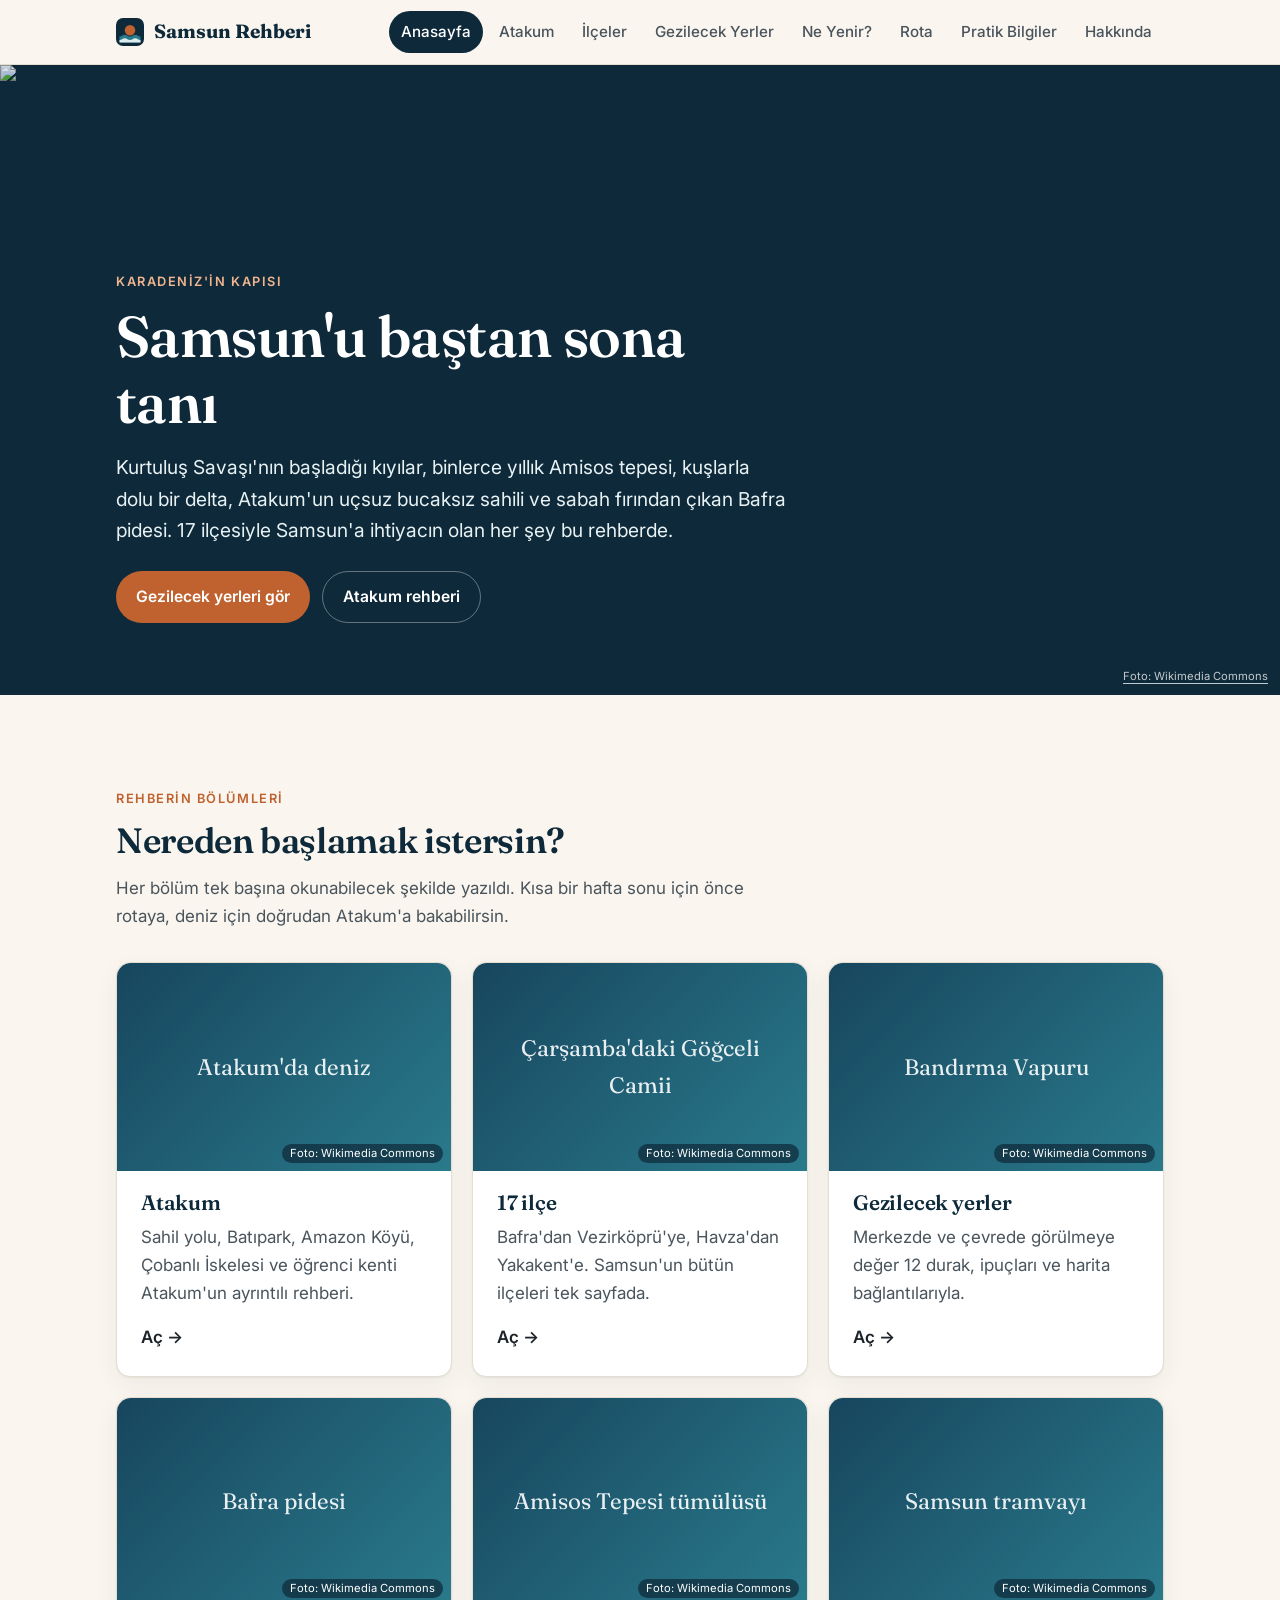
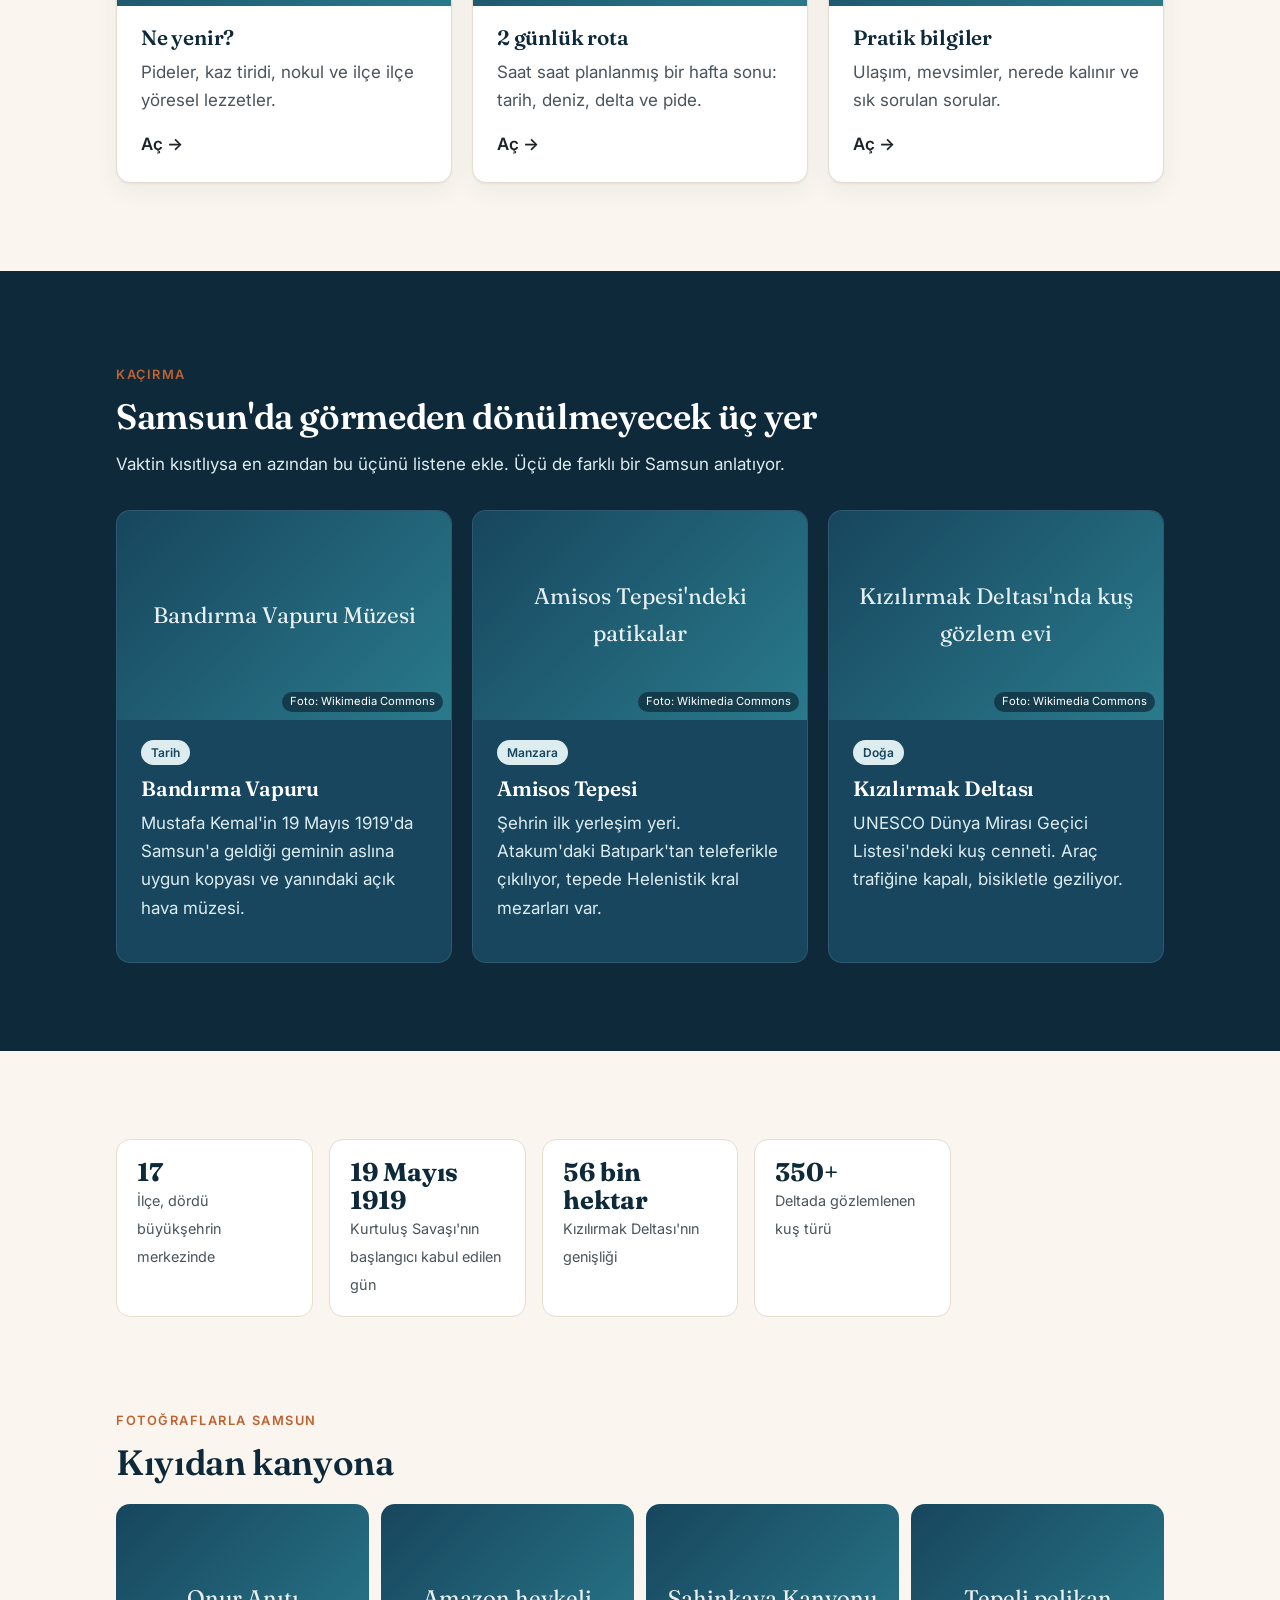
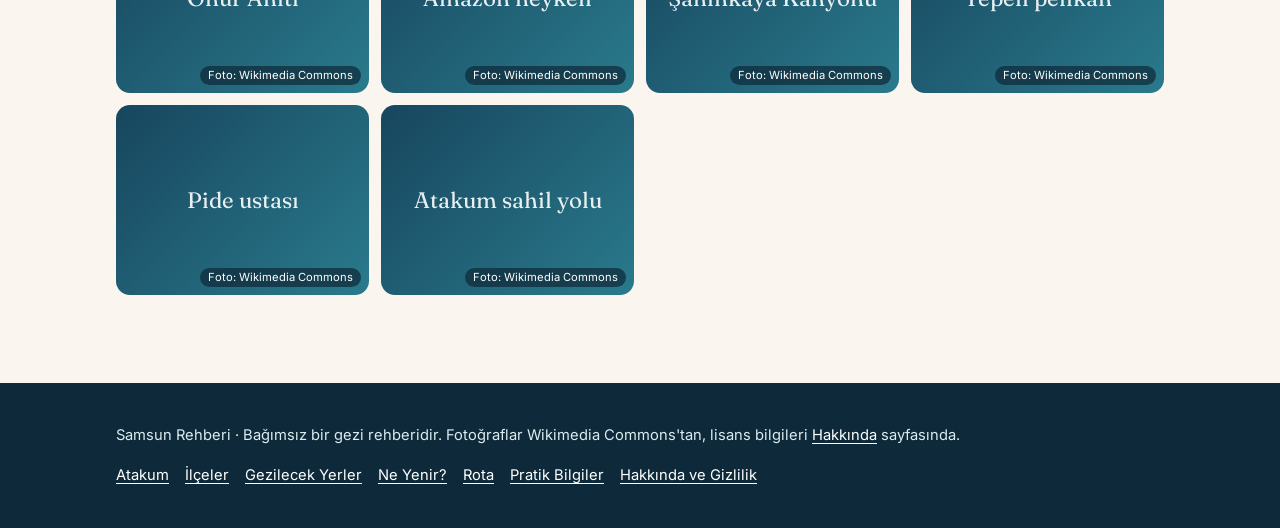
==== index.html @ 8a6e31ba "feat: add Samsun city guide with GA4 tracking Static multi-page guide (home, Atakum, 17 districts, p" ====
<!doctype html>
<html lang="tr">
<head>
  <meta charset="utf-8">
  <meta name="viewport" content="width=device-width, initial-scale=1">
  <title>Samsun Rehberi | Gezilecek Yerler, İlçeler, Atakum ve Yöresel Lezzetler</title>
  <meta name="description" content="Samsun'da gezilecek yerler, 17 ilçenin tanıtımı, Atakum rehberi, yöresel yemekler, iki günlük gezi rotası ve ulaşım bilgileri.">
  <meta property="og:title" content="Samsun Rehberi | Gezilecek Yerler, İlçeler, Atakum ve Yöresel Lezzetler">
  <meta property="og:description" content="Samsun'da gezilecek yerler, 17 ilçenin tanıtımı, Atakum rehberi, yöresel yemekler, iki günlük gezi rotası ve ulaşım bilgileri.">
  <meta property="og:type" content="website">
  <meta property="og:locale" content="tr_TR">

  <!-- Google tag (gtag.js) -->
  <script async src="https://www.googletagmanager.com/gtag/js?id=G-HYFFZ7NZW5"></script>
  <script>
    window.dataLayer = window.dataLayer || [];
    function gtag(){dataLayer.push(arguments);}
    gtag('js', new Date());
    gtag('config', 'G-HYFFZ7NZW5', { content_group: 'home' });
  </script>

  <link rel="icon" href="favicon.svg" type="image/svg+xml">
  <link rel="preconnect" href="https://fonts.googleapis.com">
  <link rel="preconnect" href="https://fonts.gstatic.com" crossorigin>
  <link href="https://fonts.googleapis.com/css2?family=Fraunces:opsz,wght@9..144,600;9..144,700&family=Inter:wght@400;500;600;700&display=swap" rel="stylesheet">
  <link rel="stylesheet" href="css/style.css">
</head>
<body data-content-group="home">
  <a class="skip-link" href="#main">İçeriğe geç</a>

  <header class="site-header">
    <div class="container">
      <a class="brand" href="index.html"><svg viewBox="0 0 32 32" aria-hidden="true"><rect width="32" height="32" rx="8" fill="#0e2a3a"/><circle cx="16" cy="14" r="6" fill="#c0622f"/><path d="M4 21c3 0 3-2 6-2s3 2 6 2 3-2 6-2 3 2 6 2v7H4z" fill="#2a7a8c"/><path d="M4 25c3 0 3-2 6-2s3 2 6 2 3-2 6-2 3 2 6 2v3H4z" fill="#dcecef"/></svg>Samsun Rehberi</a>
      <nav class="site-nav" aria-label="Ana menü">
        <a href="index.html" aria-current="page">Anasayfa</a><a href="atakum.html">Atakum</a><a href="districts.html">İlçeler</a><a href="places.html">Gezilecek Yerler</a><a href="food.html">Ne Yenir?</a><a href="itinerary.html">Rota</a><a href="practical.html">Pratik Bilgiler</a><a href="about.html">Hakkında</a>
      </nav>
    </div>
  </header>

  <main id="main">

    <section class="hero-photo" style="padding:0">
      <img src="https://commons.wikimedia.org/wiki/Special:FilePath/Samsun_Sahil_Yolu_g%C3%B6r%C3%BCn%C3%BCm%C3%BC.JPG?width=1920" alt="Samsun sahil yolu" decoding="async" fetchpriority="high">
      <div class="container">
        <span class="eyebrow">Karadeniz'in kapısı</span>
        <h1>Samsun'u baştan sona tanı</h1>
        <p class="lead">Kurtuluş Savaşı'nın başladığı kıyılar, binlerce yıllık Amisos tepesi, kuşlarla dolu bir delta, Atakum'un uçsuz bucaksız sahili ve sabah fırından çıkan Bafra pidesi. 17 ilçesiyle Samsun'a ihtiyacın olan her şey bu rehberde.</p>
        <div class="btn-row"><a class="btn btn-primary" href="places.html" data-track="cta_click" data-label="hero_places">Gezilecek yerleri gör</a><a class="btn btn-ghost" href="atakum.html" data-track="cta_click" data-label="hero_atakum">Atakum rehberi</a></div>
      </div>
      <span class="hero-credit"><a href="https://commons.wikimedia.org/wiki/File:Samsun_Sahil_Yolu_g%C3%B6r%C3%BCn%C3%BCm%C3%BC.JPG" target="_blank" rel="noopener">Foto: Wikimedia Commons</a></span>
    </section>
    <section>
      <div class="container">
        <span class="eyebrow">Rehberin bölümleri</span>
        <h2>Nereden başlamak istersin?</h2>
        <p class="section-intro">Her bölüm tek başına okunabilecek şekilde yazıldı. Kısa bir hafta sonu için önce rotaya, deniz için doğrudan Atakum'a bakabilirsin.</p>
        <div class="grid grid-3">
          <div class="card feature-card">
            <figure class="photo " data-label="Atakum'da deniz"><img src="https://commons.wikimedia.org/wiki/Special:FilePath/Samsun_Atakum_Deniz.jpg?width=800" alt="Atakum'da deniz" loading="lazy" decoding="async"><figcaption><a href="https://commons.wikimedia.org/wiki/File:Samsun_Atakum_Deniz.jpg" target="_blank" rel="noopener">Foto: Wikimedia Commons</a></figcaption></figure>
            <h3><a class="stretched-link" href="atakum.html" data-track="cta_click" data-label="card_atakum">Atakum</a></h3>
            <p>Sahil yolu, Batıpark, Amazon Köyü, Çobanlı İskelesi ve öğrenci kenti Atakum'un ayrıntılı rehberi.</p>
            <span class="card-link">Aç</span>
          </div>
          <div class="card feature-card">
            <figure class="photo " data-label="Çarşamba'daki Göğceli Camii"><img src="https://commons.wikimedia.org/wiki/Special:FilePath/G%C3%B6%C4%9Fceli_Camii.JPG?width=800" alt="Çarşamba'daki Göğceli Camii" loading="lazy" decoding="async"><figcaption><a href="https://commons.wikimedia.org/wiki/File:G%C3%B6%C4%9Fceli_Camii.JPG" target="_blank" rel="noopener">Foto: Wikimedia Commons</a></figcaption></figure>
            <h3><a class="stretched-link" href="districts.html" data-track="cta_click" data-label="card_districts">17 ilçe</a></h3>
            <p>Bafra'dan Vezirköprü'ye, Havza'dan Yakakent'e. Samsun'un bütün ilçeleri tek sayfada.</p>
            <span class="card-link">Aç</span>
          </div>
          <div class="card feature-card">
            <figure class="photo " data-label="Bandırma Vapuru"><img src="https://commons.wikimedia.org/wiki/Special:FilePath/Band%C4%B1rma_Vapuru_Samsun.jpg?width=800" alt="Bandırma Vapuru" loading="lazy" decoding="async"><figcaption><a href="https://commons.wikimedia.org/wiki/File:Band%C4%B1rma_Vapuru_Samsun.jpg" target="_blank" rel="noopener">Foto: Wikimedia Commons</a></figcaption></figure>
            <h3><a class="stretched-link" href="places.html" data-track="cta_click" data-label="card_places">Gezilecek yerler</a></h3>
            <p>Merkezde ve çevrede görülmeye değer 12 durak, ipuçları ve harita bağlantılarıyla.</p>
            <span class="card-link">Aç</span>
          </div>
          <div class="card feature-card">
            <figure class="photo " data-label="Bafra pidesi"><img src="https://commons.wikimedia.org/wiki/Special:FilePath/Bafra_pidesi.jpg?width=800" alt="Bafra pidesi" loading="lazy" decoding="async"><figcaption><a href="https://commons.wikimedia.org/wiki/File:Bafra_pidesi.jpg" target="_blank" rel="noopener">Foto: Wikimedia Commons</a></figcaption></figure>
            <h3><a class="stretched-link" href="food.html" data-track="cta_click" data-label="card_food">Ne yenir?</a></h3>
            <p>Pideler, kaz tiridi, nokul ve ilçe ilçe yöresel lezzetler.</p>
            <span class="card-link">Aç</span>
          </div>
          <div class="card feature-card">
            <figure class="photo " data-label="Amisos Tepesi tümülüsü"><img src="https://commons.wikimedia.org/wiki/Special:FilePath/Amisos_Tepesi_g%C3%BCney_t%C3%BCm%C3%BCl%C3%BCs%C3%BC_giri%C5%9Fi.JPG?width=800" alt="Amisos Tepesi tümülüsü" loading="lazy" decoding="async"><figcaption><a href="https://commons.wikimedia.org/wiki/File:Amisos_Tepesi_g%C3%BCney_t%C3%BCm%C3%BCl%C3%BCs%C3%BC_giri%C5%9Fi.JPG" target="_blank" rel="noopener">Foto: Wikimedia Commons</a></figcaption></figure>
            <h3><a class="stretched-link" href="itinerary.html" data-track="cta_click" data-label="card_itinerary">2 günlük rota</a></h3>
            <p>Saat saat planlanmış bir hafta sonu: tarih, deniz, delta ve pide.</p>
            <span class="card-link">Aç</span>
          </div>
          <div class="card feature-card">
            <figure class="photo " data-label="Samsun tramvayı"><img src="https://commons.wikimedia.org/wiki/Special:FilePath/T1_Tramvay_Hatt%C4%B1_2025.jpg?width=800" alt="Samsun tramvayı" loading="lazy" decoding="async"><figcaption><a href="https://commons.wikimedia.org/wiki/File:T1_Tramvay_Hatt%C4%B1_2025.jpg" target="_blank" rel="noopener">Foto: Wikimedia Commons</a></figcaption></figure>
            <h3><a class="stretched-link" href="practical.html" data-track="cta_click" data-label="card_practical">Pratik bilgiler</a></h3>
            <p>Ulaşım, mevsimler, nerede kalınır ve sık sorulan sorular.</p>
            <span class="card-link">Aç</span>
          </div>
        </div>
      </div>
    </section>

    <section class="band">
      <div class="container">
        <span class="eyebrow">Kaçırma</span>
        <h2>Samsun'da görmeden dönülmeyecek üç yer</h2>
        <p class="section-intro">Vaktin kısıtlıysa en azından bu üçünü listene ekle. Üçü de farklı bir Samsun anlatıyor.</p>
        <div class="grid grid-3">
          <div class="card">
            <figure class="photo " data-label="Bandırma Vapuru Müzesi"><img src="https://commons.wikimedia.org/wiki/Special:FilePath/Band%C4%B1rma_Vapuru_M%C3%BCzesi.JPG?width=800" alt="Bandırma Vapuru Müzesi" loading="lazy" decoding="async"><figcaption><a href="https://commons.wikimedia.org/wiki/File:Band%C4%B1rma_Vapuru_M%C3%BCzesi.JPG" target="_blank" rel="noopener">Foto: Wikimedia Commons</a></figcaption></figure>
            <div class="meta"><span class="tag">Tarih</span></div>
            <h3>Bandırma Vapuru</h3>
            <p>Mustafa Kemal'in 19 Mayıs 1919'da Samsun'a geldiği geminin aslına uygun kopyası ve yanındaki açık hava müzesi.</p>
          </div>
          <div class="card">
            <figure class="photo " data-label="Amisos Tepesi'ndeki patikalar"><img src="https://commons.wikimedia.org/wiki/Special:FilePath/Amisos_Tepesi'ndeki_patikalar.JPG?width=800" alt="Amisos Tepesi'ndeki patikalar" loading="lazy" decoding="async"><figcaption><a href="https://commons.wikimedia.org/wiki/File:Amisos_Tepesi'ndeki_patikalar.JPG" target="_blank" rel="noopener">Foto: Wikimedia Commons</a></figcaption></figure>
            <div class="meta"><span class="tag">Manzara</span></div>
            <h3>Amisos Tepesi</h3>
            <p>Şehrin ilk yerleşim yeri. Atakum'daki Batıpark'tan teleferikle çıkılıyor, tepede Helenistik kral mezarları var.</p>
          </div>
          <div class="card">
            <figure class="photo " data-label="Kızılırmak Deltası'nda kuş gözlem evi"><img src="https://commons.wikimedia.org/wiki/Special:FilePath/Kus_gozlem_evi.jpg?width=800" alt="Kızılırmak Deltası'nda kuş gözlem evi" loading="lazy" decoding="async"><figcaption><a href="https://commons.wikimedia.org/wiki/File:Kus_gozlem_evi.jpg" target="_blank" rel="noopener">Foto: Wikimedia Commons</a></figcaption></figure>
            <div class="meta"><span class="tag">Doğa</span></div>
            <h3>Kızılırmak Deltası</h3>
            <p>UNESCO Dünya Mirası Geçici Listesi'ndeki kuş cenneti. Araç trafiğine kapalı, bisikletle geziliyor.</p>
          </div>
        </div>
      </div>
    </section>

    <section>
      <div class="container">
        <div class="facts">
          <div class="fact"><strong>17</strong><span>İlçe, dördü büyükşehrin merkezinde</span></div>
          <div class="fact"><strong>19 Mayıs 1919</strong><span>Kurtuluş Savaşı'nın başlangıcı kabul edilen gün</span></div>
          <div class="fact"><strong>56 bin hektar</strong><span>Kızılırmak Deltası'nın genişliği</span></div>
          <div class="fact"><strong>350+</strong><span>Deltada gözlemlenen kuş türü</span></div>
        </div>
      </div>
    </section>

    <section style="padding-top:0">
      <div class="container">
        <span class="eyebrow">Fotoğraflarla Samsun</span>
        <h2>Kıyıdan kanyona</h2>
        <div class="gallery" style="margin-top:20px">
          <figure class="photo " data-label="Onur Anıtı"><img src="https://commons.wikimedia.org/wiki/Special:FilePath/Onur_An%C4%B1t%C4%B1.JPG?width=700" alt="Onur Anıtı" loading="lazy" decoding="async"><figcaption><a href="https://commons.wikimedia.org/wiki/File:Onur_An%C4%B1t%C4%B1.JPG" target="_blank" rel="noopener">Foto: Wikimedia Commons</a></figcaption></figure>
          <figure class="photo " data-label="Amazon heykeli"><img src="https://commons.wikimedia.org/wiki/Special:FilePath/Amazon_Heykeli_ve_aslanlar_(2).JPG?width=700" alt="Amazon heykeli" loading="lazy" decoding="async"><figcaption><a href="https://commons.wikimedia.org/wiki/File:Amazon_Heykeli_ve_aslanlar_(2).JPG" target="_blank" rel="noopener">Foto: Wikimedia Commons</a></figcaption></figure>
          <figure class="photo " data-label="Şahinkaya Kanyonu"><img src="https://commons.wikimedia.org/wiki/Special:FilePath/%C5%9Eahinkaya_Kanyonu.jpg?width=700" alt="Şahinkaya Kanyonu" loading="lazy" decoding="async"><figcaption><a href="https://commons.wikimedia.org/wiki/File:%C5%9Eahinkaya_Kanyonu.jpg" target="_blank" rel="noopener">Foto: Wikimedia Commons</a></figcaption></figure>
          <figure class="photo " data-label="Tepeli pelikan"><img src="https://commons.wikimedia.org/wiki/Special:FilePath/Tepeli_pelikan.jpg?width=700" alt="Tepeli pelikan" loading="lazy" decoding="async"><figcaption><a href="https://commons.wikimedia.org/wiki/File:Tepeli_pelikan.jpg" target="_blank" rel="noopener">Foto: Wikimedia Commons</a></figcaption></figure>
          <figure class="photo " data-label="Pide ustası"><img src="https://commons.wikimedia.org/wiki/Special:FilePath/Samsun_pidesi_yapan_pide_ustas%C4%B1.JPG?width=700" alt="Pide ustası" loading="lazy" decoding="async"><figcaption><a href="https://commons.wikimedia.org/wiki/File:Samsun_pidesi_yapan_pide_ustas%C4%B1.JPG" target="_blank" rel="noopener">Foto: Wikimedia Commons</a></figcaption></figure>
          <figure class="photo " data-label="Atakum sahil yolu"><img src="https://commons.wikimedia.org/wiki/Special:FilePath/Atakum_sahil_yolu.jpg?width=700" alt="Atakum sahil yolu" loading="lazy" decoding="async"><figcaption><a href="https://commons.wikimedia.org/wiki/File:Atakum_sahil_yolu.jpg" target="_blank" rel="noopener">Foto: Wikimedia Commons</a></figcaption></figure>
        </div>
        <div data-read-end></div>
      </div>
    </section>

  </main>

  <footer class="site-footer">
    <div class="container">
      <p>Samsun Rehberi &middot; Bağımsız bir gezi rehberidir. Fotoğraflar Wikimedia Commons'tan, lisans bilgileri <a href="about.html#gorseller">Hakkında</a> sayfasında.</p>
      <nav aria-label="Alt menü">
        <a href="atakum.html">Atakum</a>
        <a href="districts.html">İlçeler</a>
        <a href="places.html">Gezilecek Yerler</a>
        <a href="food.html">Ne Yenir?</a>
        <a href="itinerary.html">Rota</a>
        <a href="practical.html">Pratik Bilgiler</a>
        <a href="about.html">Hakkında ve Gizlilik</a>
      </nav>
    </div>
  </footer>

  <script src="js/main.js"></script>
</body>
</html>
---- css/style.css ----
/* Global design tokens */
:root {
  --sea-900: #0e2a3a;
  --sea-700: #17465e;
  --sea-500: #2a7a8c;
  --sea-100: #dcecef;
  --sand-50: #faf6ef;
  --sand-100: #f2eadc;
  --sand-300: #e2d3b8;
  --clay-500: #c0622f;
  --clay-600: #a4511f;
  --ink: #1d2328;
  --ink-soft: #4a545c;
  --line: #e4ddd0;
  --radius: 14px;
  --shadow: 0 1px 2px rgba(14, 42, 58, 0.06), 0 8px 24px rgba(14, 42, 58, 0.06);
  --font-display: "Fraunces", Georgia, "Times New Roman", serif;
  --font-body: "Inter", system-ui, -apple-system, "Segoe UI", sans-serif;
  --max: 1080px;
}

*,
*::before,
*::after {
  box-sizing: border-box;
}

html {
  scroll-behavior: smooth;
}

body {
  margin: 0;
  background: var(--sand-50);
  color: var(--ink);
  font-family: var(--font-body);
  font-size: 17px;
  line-height: 1.65;
  -webkit-font-smoothing: antialiased;
}

img,
svg {
  max-width: 100%;
  display: block;
}

a {
  color: var(--sea-700);
  text-underline-offset: 3px;
}

a:hover {
  color: var(--clay-600);
}

h1,
h2,
h3 {
  font-family: var(--font-display);
  font-weight: 600;
  line-height: 1.15;
  color: var(--sea-900);
  letter-spacing: -0.01em;
}

h1 {
  font-size: clamp(2.2rem, 6vw, 3.6rem);
  margin: 0 0 1rem;
}

h2 {
  font-size: clamp(1.6rem, 3.6vw, 2.2rem);
  margin: 0 0 0.75rem;
}

h3 {
  font-size: 1.3rem;
  margin: 0 0 0.5rem;
}

p {
  margin: 0 0 1rem;
}

.container {
  width: 100%;
  max-width: var(--max);
  margin: 0 auto;
  padding: 0 16px;
}

/* Header and navigation */
.site-header {
  position: sticky;
  top: 0;
  z-index: 10;
  background: rgba(250, 246, 239, 0.92);
  backdrop-filter: blur(8px);
  border-bottom: 1px solid var(--line);
}

.site-header .container {
  display: flex;
  align-items: center;
  justify-content: space-between;
  gap: 16px;
  min-height: 64px;
}

.brand {
  display: flex;
  align-items: center;
  gap: 10px;
  font-family: var(--font-display);
  font-weight: 700;
  font-size: 1.2rem;
  color: var(--sea-900);
  text-decoration: none;
  white-space: nowrap;
}

.brand svg {
  width: 28px;
  height: 28px;
}

.site-nav {
  display: flex;
  gap: 4px;
  overflow-x: auto;
  scrollbar-width: none;
}

.site-nav::-webkit-scrollbar {
  display: none;
}

.site-nav a {
  padding: 8px 12px;
  border-radius: 999px;
  color: var(--ink-soft);
  text-decoration: none;
  font-size: 0.95rem;
  font-weight: 500;
  white-space: nowrap;
}

.site-nav a:hover {
  background: var(--sand-100);
  color: var(--sea-900);
}

.site-nav a[aria-current="page"] {
  background: var(--sea-900);
  color: #fff;
}

@media (max-width: 760px) {
  .site-header .container {
    flex-direction: column;
    align-items: stretch;
    gap: 4px;
    padding-top: 10px;
    padding-bottom: 8px;
  }
  .site-nav {
    margin: 0 -16px;
    padding: 0 12px;
  }
}

/* Hero */
.hero {
  position: relative;
  overflow: hidden;
  background: var(--sea-900);
  color: var(--sand-50);
}

.hero .container {
  position: relative;
  z-index: 1;
  padding-top: clamp(56px, 10vw, 112px);
  padding-bottom: clamp(96px, 14vw, 160px);
}

.hero h1 {
  color: #fff;
  max-width: 14ch;
}

.hero p.lead {
  font-size: 1.2rem;
  max-width: 52ch;
  color: var(--sea-100);
}

.hero-sun {
  position: absolute;
  right: -60px;
  top: 40px;
  width: 340px;
  height: 340px;
  border-radius: 50%;
  background: radial-gradient(circle, #e9925c 0%, #c0622f 55%, rgba(192, 98, 47, 0) 72%);
  opacity: 0.55;
}

.hero-waves {
  position: absolute;
  left: 0;
  right: 0;
  bottom: -1px;
  width: 100%;
  height: auto;
}

.eyebrow {
  display: inline-block;
  font-size: 0.8rem;
  font-weight: 600;
  letter-spacing: 0.12em;
  text-transform: uppercase;
  color: var(--clay-500);
  margin-bottom: 0.75rem;
}

.hero .eyebrow {
  color: #f0b48f;
}

.page-head {
  background: var(--sand-100);
  border-bottom: 1px solid var(--line);
}

.page-head .container {
  padding-top: clamp(40px, 7vw, 72px);
  padding-bottom: clamp(32px, 5vw, 56px);
}

.page-head p.lead {
  font-size: 1.15rem;
  color: var(--ink-soft);
  max-width: 60ch;
  margin: 0;
}

/* Buttons */
.btn {
  display: inline-flex;
  align-items: center;
  gap: 8px;
  padding: 12px 20px;
  border-radius: 999px;
  font-weight: 600;
  font-size: 0.98rem;
  text-decoration: none;
  transition: transform 0.15s ease, background 0.15s ease;
}

.btn:hover {
  transform: translateY(-1px);
}

.btn-primary {
  background: var(--clay-500);
  color: #fff;
}

.btn-primary:hover {
  background: var(--clay-600);
  color: #fff;
}

.btn-ghost {
  border: 1px solid rgba(255, 255, 255, 0.35);
  color: #fff;
}

.btn-ghost:hover {
  background: rgba(255, 255, 255, 0.1);
  color: #fff;
}

.btn-row {
  display: flex;
  flex-wrap: wrap;
  gap: 12px;
  margin-top: 1.5rem;
}

/* Sections */
section {
  padding: clamp(48px, 8vw, 88px) 0;
}

.section-intro {
  max-width: 62ch;
  color: var(--ink-soft);
  margin-bottom: 2rem;
}

.grid {
  display: grid;
  gap: 20px;
}

.grid-3 {
  grid-template-columns: repeat(auto-fill, minmax(280px, 1fr));
}

.grid-2 {
  grid-template-columns: repeat(auto-fill, minmax(320px, 1fr));
}

.grid-4 {
  grid-template-columns: repeat(auto-fill, minmax(230px, 1fr));
}

@media (max-width: 400px) {
  .grid-4,
  .grid-3,
  .grid-2 {
    grid-template-columns: 1fr;
  }
}

/* Cards */
.card {
  background: #fff;
  border: 1px solid var(--line);
  border-radius: var(--radius);
  padding: 24px;
  box-shadow: var(--shadow);
  display: flex;
  flex-direction: column;
}

.card p {
  color: var(--ink-soft);
}

.card .meta {
  display: flex;
  flex-wrap: wrap;
  gap: 6px;
  margin-bottom: 12px;
}

.tag {
  font-size: 0.75rem;
  font-weight: 600;
  padding: 3px 10px;
  border-radius: 999px;
  background: var(--sea-100);
  color: var(--sea-700);
}

.tag-clay {
  background: #f6e2d6;
  color: var(--clay-600);
}

.card-link {
  margin-top: auto;
  font-weight: 600;
  text-decoration: none;
}

.card-link::after {
  content: " \2192";
}

.feature-card {
  text-decoration: none;
  color: inherit;
  transition: transform 0.15s ease, box-shadow 0.15s ease;
}

.feature-card:hover {
  transform: translateY(-3px);
  color: inherit;
  box-shadow: 0 2px 4px rgba(14, 42, 58, 0.08), 0 14px 32px rgba(14, 42, 58, 0.1);
}

.feature-card .icon {
  width: 44px;
  height: 44px;
  border-radius: 12px;
  background: var(--sand-100);
  display: grid;
  place-items: center;
  margin-bottom: 16px;
  color: var(--sea-700);
}

.feature-card .icon svg {
  width: 24px;
  height: 24px;
}

/* Place detail blocks */
.place {
  display: grid;
  grid-template-columns: 64px 1fr;
  gap: 20px;
  padding: 28px 0;
  border-top: 1px solid var(--line);
  scroll-margin-top: 90px;
}

.place:first-of-type {
  border-top: 0;
}

.place-num {
  font-family: var(--font-display);
  font-size: 2.4rem;
  font-weight: 600;
  color: var(--sand-300);
  line-height: 1;
}

.place-body p {
  max-width: 68ch;
}

.place-tip {
  background: var(--sand-100);
  border-left: 3px solid var(--clay-500);
  padding: 10px 14px;
  border-radius: 0 8px 8px 0;
  font-size: 0.95rem;
  color: var(--ink-soft);
  margin: 0 0 1rem;
  max-width: 68ch;
}

@media (max-width: 560px) {
  .place {
    grid-template-columns: 1fr;
    gap: 6px;
  }
}

.map-link {
  display: inline-flex;
  align-items: center;
  gap: 6px;
  font-weight: 600;
  font-size: 0.95rem;
  text-decoration: none;
}

.map-link svg {
  width: 16px;
  height: 16px;
}

/* Dark band */
.band {
  background: var(--sea-900);
  color: var(--sea-100);
}

.band h2 {
  color: #fff;
}

.band .section-intro {
  color: var(--sea-100);
}

.band .card {
  background: var(--sea-700);
  border-color: rgba(255, 255, 255, 0.1);
  box-shadow: none;
}

.band .card h3 {
  color: #fff;
}

.band .card p {
  color: var(--sea-100);
}

/* Timeline for routes */
.timeline {
  list-style: none;
  margin: 0;
  padding: 0;
  position: relative;
}

.timeline::before {
  content: "";
  position: absolute;
  left: 11px;
  top: 6px;
  bottom: 6px;
  width: 2px;
  background: var(--sand-300);
}

.timeline li {
  position: relative;
  padding: 0 0 28px 44px;
}

.timeline li::before {
  content: "";
  position: absolute;
  left: 4px;
  top: 6px;
  width: 16px;
  height: 16px;
  border-radius: 50%;
  background: var(--sand-50);
  border: 3px solid var(--clay-500);
}

.timeline .time {
  display: block;
  font-size: 0.8rem;
  font-weight: 700;
  letter-spacing: 0.08em;
  text-transform: uppercase;
  color: var(--clay-600);
}

.timeline h3 {
  margin: 2px 0 4px;
}

.timeline p {
  color: var(--ink-soft);
  margin: 0;
  max-width: 62ch;
}

.day-title {
  margin-top: 0;
}

.day-block + .day-block {
  margin-top: 48px;
}

/* FAQ */
.faq details {
  background: #fff;
  border: 1px solid var(--line);
  border-radius: var(--radius);
  padding: 0 20px;
  margin-bottom: 12px;
}

.faq summary {
  cursor: pointer;
  list-style: none;
  padding: 18px 28px 18px 0;
  font-weight: 600;
  position: relative;
}

.faq summary::-webkit-details-marker {
  display: none;
}

.faq summary::after {
  content: "+";
  position: absolute;
  right: 0;
  top: 14px;
  font-size: 1.4rem;
  color: var(--clay-500);
}

.faq details[open] summary::after {
  content: "\2212";
}

.faq details p {
  color: var(--ink-soft);
  padding-bottom: 6px;
}

/* Prose pages */
.prose {
  max-width: 68ch;
}

.prose h2 {
  margin-top: 2.5rem;
}

.prose h2:first-child {
  margin-top: 0;
}

.prose ul {
  padding-left: 1.2rem;
}

.prose li {
  margin-bottom: 0.4rem;
}

.note {
  font-size: 0.9rem;
  color: var(--ink-soft);
}

/* Footer */
.site-footer {
  background: var(--sea-900);
  color: var(--sea-100);
  padding: 40px 0;
  font-size: 0.92rem;
}

.site-footer .container {
  display: flex;
  flex-wrap: wrap;
  justify-content: space-between;
  gap: 16px;
}

.site-footer a {
  color: #fff;
}

.site-footer nav {
  display: flex;
  flex-wrap: wrap;
  gap: 16px;
}

.site-footer p {
  margin: 0;
}

/* Accessibility */
.skip-link {
  position: absolute;
  left: -9999px;
}

.skip-link:focus {
  left: 16px;
  top: 12px;
  z-index: 100;
  background: #fff;
  padding: 8px 12px;
  border-radius: 8px;
}

:focus-visible {
  outline: 3px solid var(--clay-500);
  outline-offset: 2px;
}

@media (prefers-reduced-motion: reduce) {
  html {
    scroll-behavior: auto;
  }
  .btn,
  .feature-card {
    transition: none;
  }
}

/* ------------------------------------------------------------------ */
/* Photos                                                              */
/* ------------------------------------------------------------------ */
.photo {
  position: relative;
  margin: 0;
  border-radius: var(--radius);
  overflow: hidden;
  background: linear-gradient(135deg, var(--sea-700), var(--sea-500));
  aspect-ratio: 16 / 10;
}

.photo img {
  width: 100%;
  height: 100%;
  object-fit: cover;
  display: block;
}

.photo figcaption {
  position: absolute;
  right: 8px;
  bottom: 8px;
  font-size: 0.7rem;
  line-height: 1.2;
  padding: 3px 8px;
  border-radius: 999px;
  background: rgba(14, 42, 58, 0.72);
  color: #fff;
}

.photo figcaption a {
  color: #fff;
  text-decoration: none;
}

.photo figcaption a:hover {
  text-decoration: underline;
}

/* Shown when an image fails to load */
.photo.is-broken img {
  display: none;
}

.photo.is-broken::after {
  content: attr(data-label);
  position: absolute;
  inset: 0;
  display: grid;
  place-items: center;
  padding: 16px;
  text-align: center;
  font-family: var(--font-display);
  font-size: 1.4rem;
  color: rgba(255, 255, 255, 0.9);
}

.photo-wide {
  aspect-ratio: 21 / 9;
}

.photo-tall {
  aspect-ratio: 4 / 5;
}

@media (max-width: 560px) {
  .photo-wide {
    aspect-ratio: 16 / 10;
  }
}

.card .photo {
  margin: -24px -24px 20px;
  border-radius: var(--radius) var(--radius) 0 0;
}

.place-body .photo {
  margin-bottom: 18px;
  max-width: 760px;
}

/* Illustrated banner used where no free photo exists */
.banner-art {
  margin: -24px -24px 20px;
  border-radius: var(--radius) var(--radius) 0 0;
  aspect-ratio: 16 / 10;
  position: relative;
  overflow: hidden;
  display: flex;
  align-items: flex-end;
  padding: 20px;
  color: #fff;
  font-family: var(--font-display);
  font-size: 1.6rem;
  font-weight: 700;
}

.banner-art svg {
  position: absolute;
  inset: 0;
  width: 100%;
  height: 100%;
}

.banner-art span {
  position: relative;
}

.art-sea { background: linear-gradient(160deg, #2a7a8c 0%, #0e2a3a 100%); }
.art-forest { background: linear-gradient(160deg, #4f7d4a 0%, #1f3b2a 100%); }
.art-plain { background: linear-gradient(160deg, #c79a4b 0%, #7a5326 100%); }
.art-mountain { background: linear-gradient(160deg, #6f7f93 0%, #2c3746 100%); }
.art-clay { background: linear-gradient(160deg, #d27a45 0%, #8a3f17 100%); }

/* Photo hero */
.hero-photo {
  position: relative;
  min-height: clamp(420px, 70vh, 640px);
  display: flex;
  align-items: flex-end;
  color: #fff;
  overflow: hidden;
  background: var(--sea-900);
}

.hero-photo > img {
  position: absolute;
  inset: 0;
  width: 100%;
  height: 100%;
  object-fit: cover;
}

.hero-photo::before {
  content: "";
  position: absolute;
  inset: 0;
  background: linear-gradient(180deg, rgba(14, 42, 58, 0.15) 0%, rgba(14, 42, 58, 0.55) 55%, rgba(14, 42, 58, 0.92) 100%);
  z-index: 1;
}

.hero-photo .container {
  position: relative;
  z-index: 2;
  padding-top: 96px;
  padding-bottom: clamp(40px, 7vw, 72px);
}

.hero-photo h1 {
  color: #fff;
  max-width: 16ch;
}

.hero-photo p.lead {
  font-size: 1.2rem;
  max-width: 56ch;
  color: #e8f2f4;
}

.hero-photo .eyebrow {
  color: #f0b48f;
}

.hero-photo .hero-credit {
  position: absolute;
  right: 12px;
  bottom: 10px;
  z-index: 2;
  font-size: 0.7rem;
  color: rgba(255, 255, 255, 0.75);
}

.hero-photo .hero-credit a {
  color: inherit;
}

/* Gallery strip */
.gallery {
  display: grid;
  gap: 12px;
  grid-template-columns: repeat(auto-fill, minmax(220px, 1fr));
}

.gallery .photo {
  aspect-ratio: 4 / 3;
}

/* Chip navigation */
.chips {
  display: flex;
  flex-wrap: wrap;
  gap: 8px;
  margin: 0 0 8px;
}

.chips a {
  display: inline-block;
  padding: 7px 14px;
  border-radius: 999px;
  border: 1px solid var(--line);
  background: #fff;
  color: var(--sea-900);
  font-size: 0.92rem;
  font-weight: 500;
  text-decoration: none;
}

.chips a:hover {
  border-color: var(--clay-500);
  color: var(--clay-600);
}

.chip-group-title {
  font-size: 0.78rem;
  font-weight: 700;
  letter-spacing: 0.1em;
  text-transform: uppercase;
  color: var(--ink-soft);
  margin: 18px 0 8px;
}

/* District blocks */
.district {
  display: grid;
  grid-template-columns: minmax(0, 5fr) minmax(0, 7fr);
  gap: 32px;
  padding: 40px 0;
  border-top: 1px solid var(--line);
  scroll-margin-top: 90px;
}

.district:first-of-type {
  border-top: 0;
}

.district .photo,
.district .banner-art {
  margin: 0;
  border-radius: var(--radius);
}

.district-facts {
  display: flex;
  flex-wrap: wrap;
  gap: 6px;
  margin: 4px 0 14px;
}

.district h3 {
  font-size: 1.6rem;
}

.district h4 {
  font-family: var(--font-body);
  font-size: 0.82rem;
  font-weight: 700;
  letter-spacing: 0.08em;
  text-transform: uppercase;
  color: var(--clay-600);
  margin: 18px 0 6px;
}

.district ul {
  margin: 0;
  padding-left: 1.1rem;
  color: var(--ink-soft);
}

.district li {
  margin-bottom: 4px;
}

.district p {
  color: var(--ink-soft);
}

@media (max-width: 760px) {
  .district {
    grid-template-columns: 1fr;
    gap: 18px;
  }
}

.region-head {
  margin-top: 56px;
  padding-top: 8px;
}

.region-head:first-child {
  margin-top: 0;
}

/* Split feature (text + photo) */
.split {
  display: grid;
  grid-template-columns: minmax(0, 1fr) minmax(0, 1fr);
  gap: 40px;
  align-items: center;
}

.split + .split {
  margin-top: 64px;
}

.split.reverse > :first-child {
  order: 2;
}

@media (max-width: 760px) {
  .split {
    grid-template-columns: 1fr;
    gap: 20px;
  }
  .split.reverse > :first-child {
    order: 0;
  }
}

.split p {
  color: var(--ink-soft);
}

/* Facts row */
.facts {
  display: grid;
  grid-template-columns: repeat(auto-fill, minmax(180px, 1fr));
  gap: 16px;
}

.fact {
  background: #fff;
  border: 1px solid var(--line);
  border-radius: var(--radius);
  padding: 18px 20px;
}

.fact strong {
  display: block;
  font-family: var(--font-display);
  font-size: 1.6rem;
  color: var(--sea-900);
  line-height: 1.1;
}

.fact span {
  font-size: 0.9rem;
  color: var(--ink-soft);
}

/* Food by district table */
.table-wrap {
  overflow-x: auto;
  border: 1px solid var(--line);
  border-radius: var(--radius);
  background: #fff;
}

table.food-table {
  width: 100%;
  border-collapse: collapse;
  min-width: 560px;
}

.food-table th,
.food-table td {
  text-align: left;
  padding: 12px 16px;
  border-bottom: 1px solid var(--line);
  vertical-align: top;
}

.food-table th {
  font-size: 0.8rem;
  letter-spacing: 0.08em;
  text-transform: uppercase;
  color: var(--ink-soft);
  background: var(--sand-100);
}

.food-table tr:last-child td {
  border-bottom: 0;
}

.food-table td:first-child {
  font-weight: 600;
  color: var(--sea-900);
  white-space: nowrap;
}

/* Credits list */
.credits {
  font-size: 0.9rem;
  color: var(--ink-soft);
}

.credits li {
  margin-bottom: 6px;
}

.btn-outline {
  border: 1px solid var(--sea-700);
  color: var(--sea-900);
}

.btn-outline:hover {
  background: var(--sea-900);
  color: #fff;
}

/* Hide alt text if the hero photo cannot load */
.hero-photo > img {
  color: transparent;
}

/* Whole-card click target without nesting links inside links */
.feature-card {
  position: relative;
}

.feature-card h3 a {
  color: inherit;
  text-decoration: none;
}

.stretched-link::after {
  content: "";
  position: absolute;
  inset: 0;
  z-index: 1;
  border-radius: var(--radius);
}

.feature-card .photo figcaption {
  z-index: 2;
}

.feature-card:focus-within {
  outline: 3px solid var(--clay-500);
  outline-offset: 2px;
}

.feature-card .stretched-link:focus-visible {
  outline: none;
}
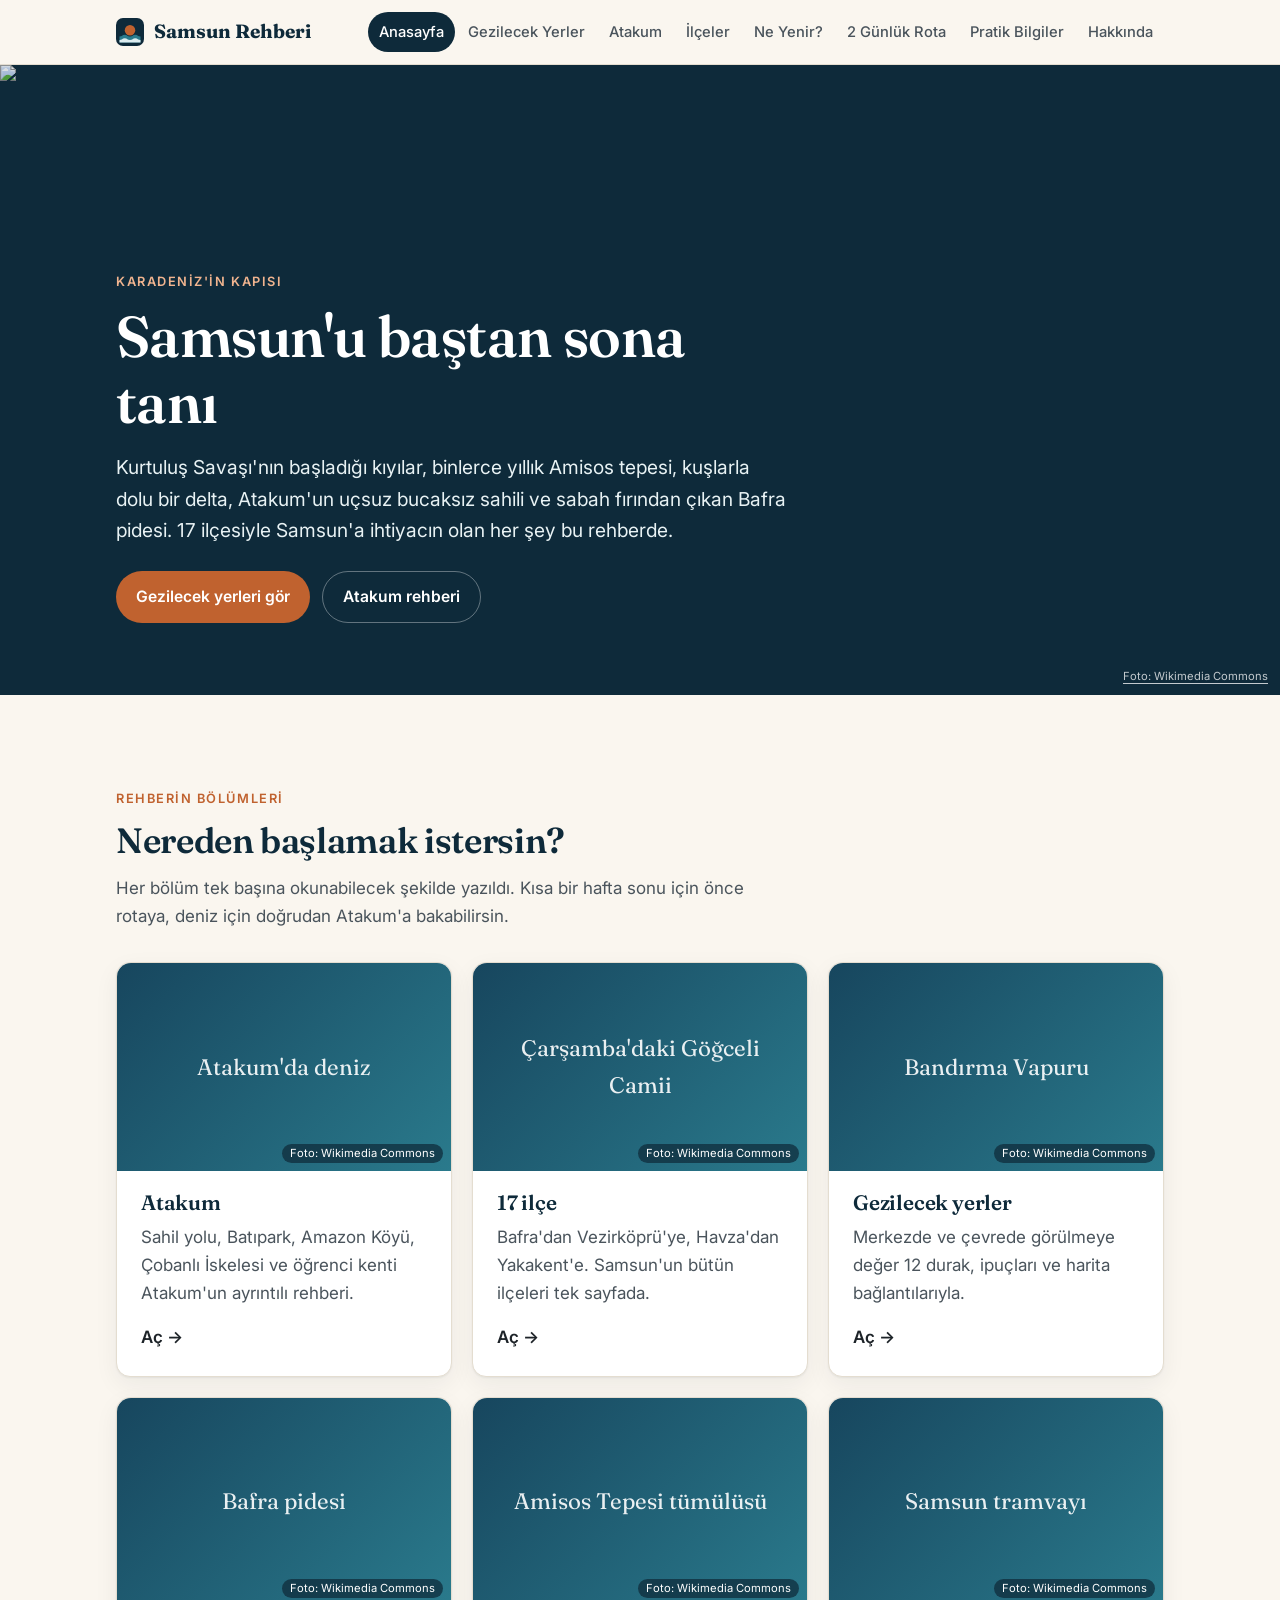
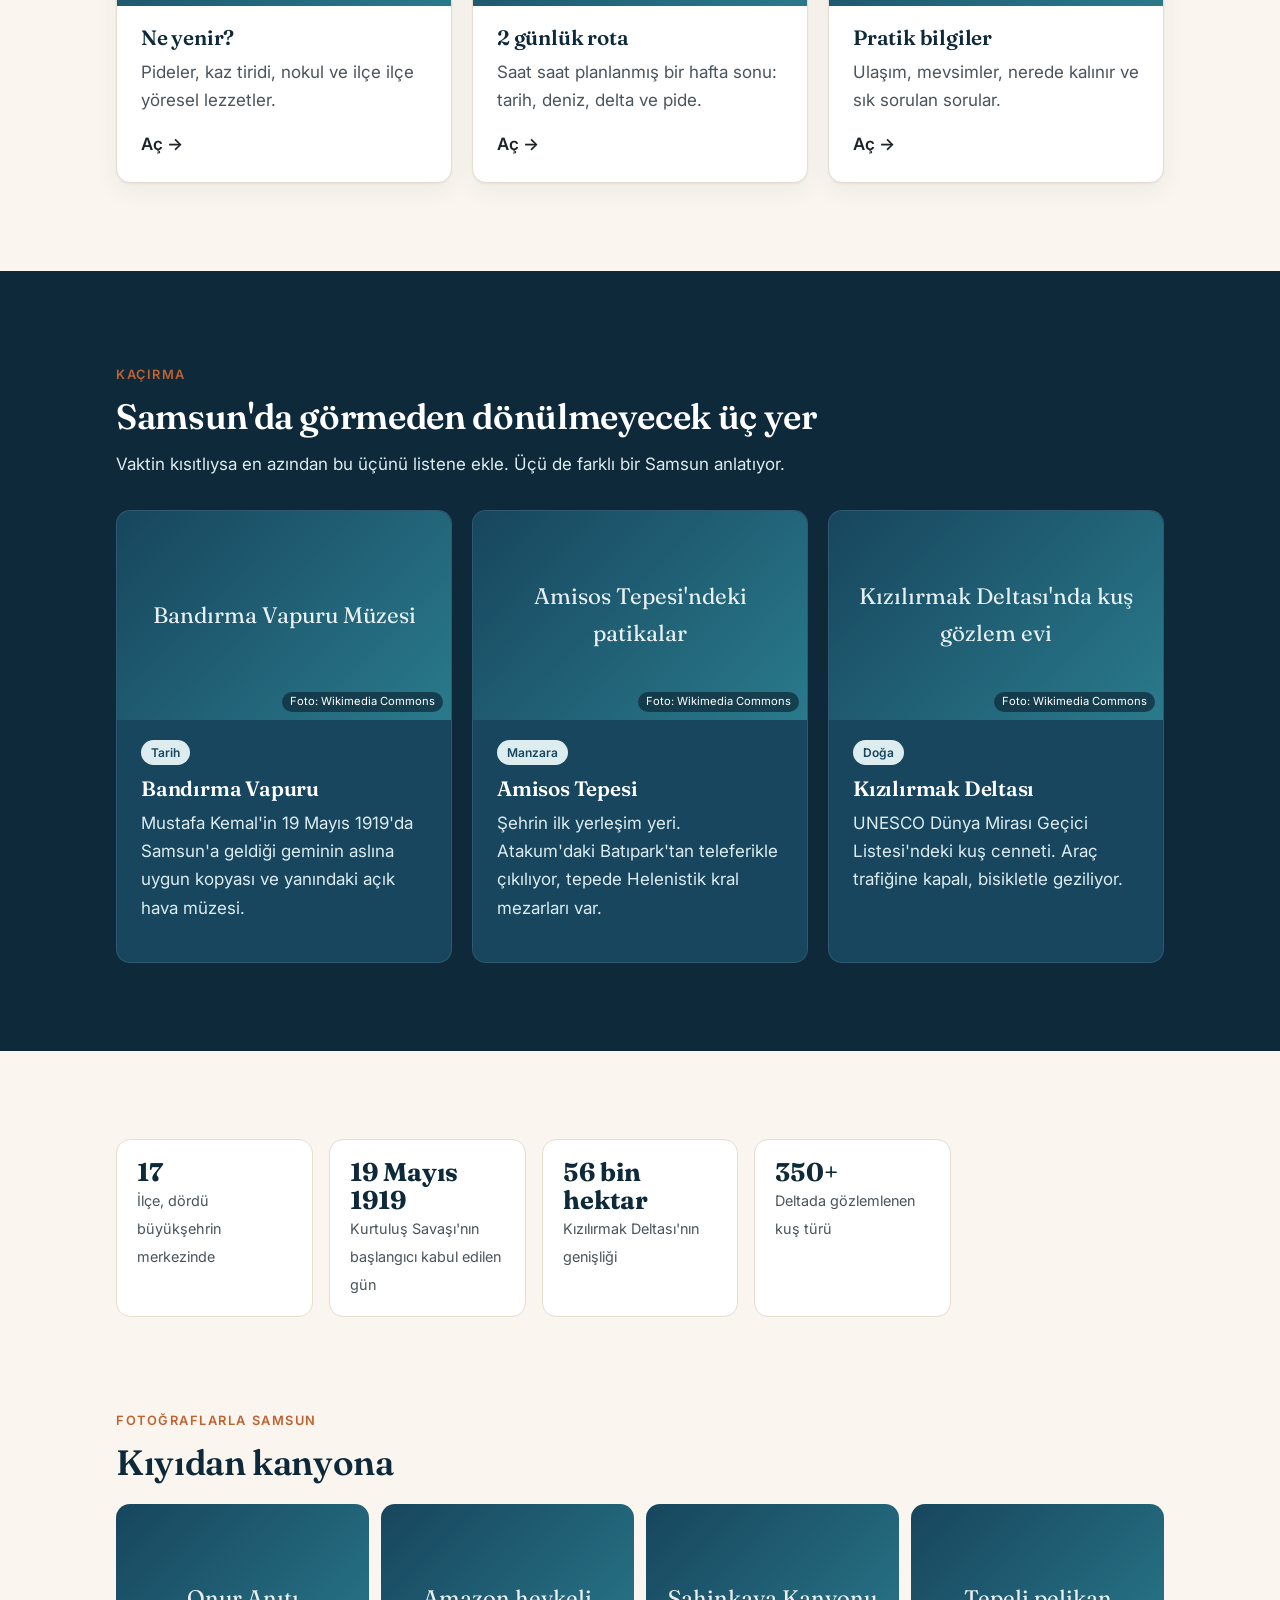
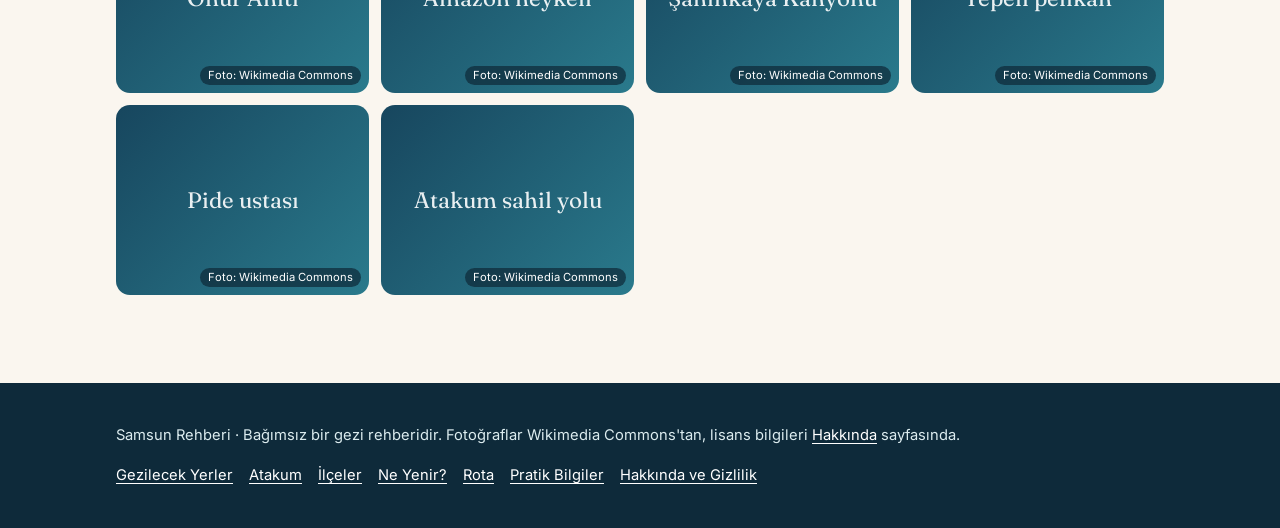
==== commit 6eab7a41: "feat: improve visuals, navigation and mobile layout - Reorder navbar and add a mobile menu toggle be" ====
--- a/index.html
+++ b/index.html
@@ -31,8 +31,11 @@
   <header class="site-header">
     <div class="container">
       <a class="brand" href="index.html"><svg viewBox="0 0 32 32" aria-hidden="true"><rect width="32" height="32" rx="8" fill="#0e2a3a"/><circle cx="16" cy="14" r="6" fill="#c0622f"/><path d="M4 21c3 0 3-2 6-2s3 2 6 2 3-2 6-2 3 2 6 2v7H4z" fill="#2a7a8c"/><path d="M4 25c3 0 3-2 6-2s3 2 6 2 3-2 6-2 3 2 6 2v3H4z" fill="#dcecef"/></svg>Samsun Rehberi</a>
-      <nav class="site-nav" aria-label="Ana menü">
-        <a href="index.html" aria-current="page">Anasayfa</a><a href="atakum.html">Atakum</a><a href="districts.html">İlçeler</a><a href="places.html">Gezilecek Yerler</a><a href="food.html">Ne Yenir?</a><a href="itinerary.html">Rota</a><a href="practical.html">Pratik Bilgiler</a><a href="about.html">Hakkında</a>
+      <button class="nav-toggle" type="button" aria-expanded="false" aria-controls="site-nav" aria-label="Menüyü aç">
+        <span></span><span></span><span></span>
+      </button>
+      <nav class="site-nav" id="site-nav" aria-label="Ana menü">
+        <a href="index.html" aria-current="page">Anasayfa</a><a href="places.html">Gezilecek Yerler</a><a href="atakum.html">Atakum</a><a href="districts.html">İlçeler</a><a href="food.html">Ne Yenir?</a><a href="itinerary.html">2 Günlük Rota</a><a href="practical.html">Pratik Bilgiler</a><a href="about.html">Hakkında</a>
       </nav>
     </div>
   </header>
@@ -156,9 +159,9 @@
     <div class="container">
       <p>Samsun Rehberi &middot; Bağımsız bir gezi rehberidir. Fotoğraflar Wikimedia Commons'tan, lisans bilgileri <a href="about.html#gorseller">Hakkında</a> sayfasında.</p>
       <nav aria-label="Alt menü">
+        <a href="places.html">Gezilecek Yerler</a>
         <a href="atakum.html">Atakum</a>
         <a href="districts.html">İlçeler</a>
-        <a href="places.html">Gezilecek Yerler</a>
         <a href="food.html">Ne Yenir?</a>
         <a href="itinerary.html">Rota</a>
         <a href="practical.html">Pratik Bilgiler</a>
--- a/css/style.css
+++ b/css/style.css
@@ -1118,3 +1118,275 @@
 .feature-card .stretched-link:focus-visible {
   outline: none;
 }
+
+/* ------------------------------------------------------------------ */
+/* Navigation: inline on wide screens, toggle menu below 1100px        */
+/* ------------------------------------------------------------------ */
+.site-header .container {
+  flex-direction: row;
+  align-items: center;
+  flex-wrap: wrap;
+  gap: 12px;
+  padding-top: 0;
+  padding-bottom: 0;
+}
+
+.site-nav {
+  margin: 0;
+  padding: 0;
+  overflow: visible;
+  flex-wrap: nowrap;
+  gap: 2px;
+}
+
+.site-nav a {
+  padding: 8px 11px;
+  font-size: 0.92rem;
+}
+
+.nav-toggle {
+  display: none;
+  width: 44px;
+  height: 44px;
+  margin-left: auto;
+  border: 1px solid var(--line);
+  border-radius: 12px;
+  background: #fff;
+  cursor: pointer;
+  padding: 0;
+  flex-direction: column;
+  align-items: center;
+  justify-content: center;
+  gap: 5px;
+}
+
+.nav-toggle span {
+  display: block;
+  width: 20px;
+  height: 2px;
+  border-radius: 2px;
+  background: var(--sea-900);
+  transition: transform 0.2s ease, opacity 0.2s ease;
+}
+
+.nav-toggle[aria-expanded="true"] span:nth-child(1) {
+  transform: translateY(7px) rotate(45deg);
+}
+
+.nav-toggle[aria-expanded="true"] span:nth-child(2) {
+  opacity: 0;
+}
+
+.nav-toggle[aria-expanded="true"] span:nth-child(3) {
+  transform: translateY(-7px) rotate(-45deg);
+}
+
+@media (max-width: 1099px) {
+  .site-header .container {
+    min-height: 64px;
+  }
+  .nav-toggle {
+    display: inline-flex;
+  }
+  .site-nav {
+    display: none;
+    flex-basis: 100%;
+    flex-direction: column;
+    gap: 2px;
+    padding: 4px 0 14px;
+  }
+  .site-nav.is-open {
+    display: flex;
+  }
+  .site-nav a {
+    padding: 12px 14px;
+    border-radius: 10px;
+    font-size: 1rem;
+  }
+}
+
+/* ------------------------------------------------------------------ */
+/* Districts: photo plus locator map                                   */
+/* ------------------------------------------------------------------ */
+.district-media {
+  position: relative;
+}
+
+.district-media .photo {
+  margin: 0;
+}
+
+.photo.locator {
+  position: absolute;
+  left: 12px;
+  bottom: 12px;
+  width: 30%;
+  min-width: 96px;
+  max-width: 150px;
+  aspect-ratio: 1 / 1;
+  background: #fff;
+  border: 3px solid #fff;
+  border-radius: 10px;
+  box-shadow: 0 6px 18px rgba(14, 42, 58, 0.25);
+}
+
+.photo.locator img,
+.photo.locator-main img {
+  object-fit: contain;
+  background: #fff;
+}
+
+.photo.locator.is-broken {
+  display: none;
+}
+
+.photo.locator-main {
+  margin: 0;
+  background: #fff;
+  border: 1px solid var(--line);
+  aspect-ratio: 16 / 10;
+}
+
+.photo.locator-main.is-broken::after {
+  content: "Konum haritası";
+  color: var(--ink-soft);
+}
+
+/* ------------------------------------------------------------------ */
+/* Timeline with thumbnails                                            */
+/* ------------------------------------------------------------------ */
+.timeline li.has-thumb {
+  display: grid;
+  grid-template-columns: minmax(0, 1fr) 220px;
+  gap: 24px;
+  align-items: start;
+}
+
+.timeline .photo.thumb {
+  aspect-ratio: 4 / 3;
+  border-radius: 12px;
+}
+
+.timeline .photo.thumb figcaption {
+  font-size: 0.62rem;
+  right: 6px;
+  bottom: 6px;
+}
+
+.day-block {
+  max-width: 920px;
+}
+
+@media (max-width: 640px) {
+  .timeline li.has-thumb {
+    grid-template-columns: minmax(0, 1fr) 104px;
+    gap: 14px;
+  }
+  .timeline .photo.thumb {
+    aspect-ratio: 1 / 1;
+  }
+  .timeline .photo.thumb figcaption {
+    display: none;
+  }
+}
+
+/* ------------------------------------------------------------------ */
+/* Food, sweets, icon cards                                            */
+/* ------------------------------------------------------------------ */
+.food-card .map-link {
+  margin-top: auto;
+}
+
+.sweet {
+  border-top: 1px solid var(--line);
+  padding-top: 16px;
+  margin-top: 16px;
+}
+
+.sweet h3 {
+  margin-bottom: 4px;
+}
+
+.icon-tile {
+  width: 52px;
+  height: 52px;
+  border-radius: 14px;
+  background: var(--sand-100);
+  color: var(--clay-600);
+  display: grid;
+  place-items: center;
+  margin-bottom: 16px;
+}
+
+.icon-tile svg {
+  width: 28px;
+  height: 28px;
+}
+
+.band .icon-tile {
+  background: rgba(255, 255, 255, 0.1);
+  color: #f0b48f;
+}
+
+.info-card p {
+  margin-bottom: 0;
+}
+
+/* ------------------------------------------------------------------ */
+/* Responsive refinements                                              */
+/* ------------------------------------------------------------------ */
+@media (max-width: 760px) {
+  body {
+    font-size: 16px;
+  }
+  section {
+    padding: 44px 0;
+  }
+  .hero-photo {
+    min-height: 520px;
+  }
+  .hero-photo p.lead,
+  .hero p.lead {
+    font-size: 1.05rem;
+  }
+  .card {
+    padding: 20px;
+  }
+  .card .photo {
+    margin: -20px -20px 16px;
+  }
+  .split + .split {
+    margin-top: 44px;
+  }
+  .btn-row .btn {
+    flex: 1 1 auto;
+    justify-content: center;
+  }
+  .facts {
+    grid-template-columns: repeat(2, minmax(0, 1fr));
+    gap: 10px;
+  }
+  .fact {
+    padding: 14px;
+  }
+  .fact strong {
+    font-size: 1.3rem;
+  }
+  .gallery {
+    grid-template-columns: repeat(2, minmax(0, 1fr));
+    gap: 8px;
+  }
+  .site-footer .container {
+    flex-direction: column;
+  }
+}
+
+@media (max-width: 400px) {
+  .grid-4 {
+    grid-template-columns: 1fr;
+  }
+}
+
+.district-media {
+  align-self: start;
+}
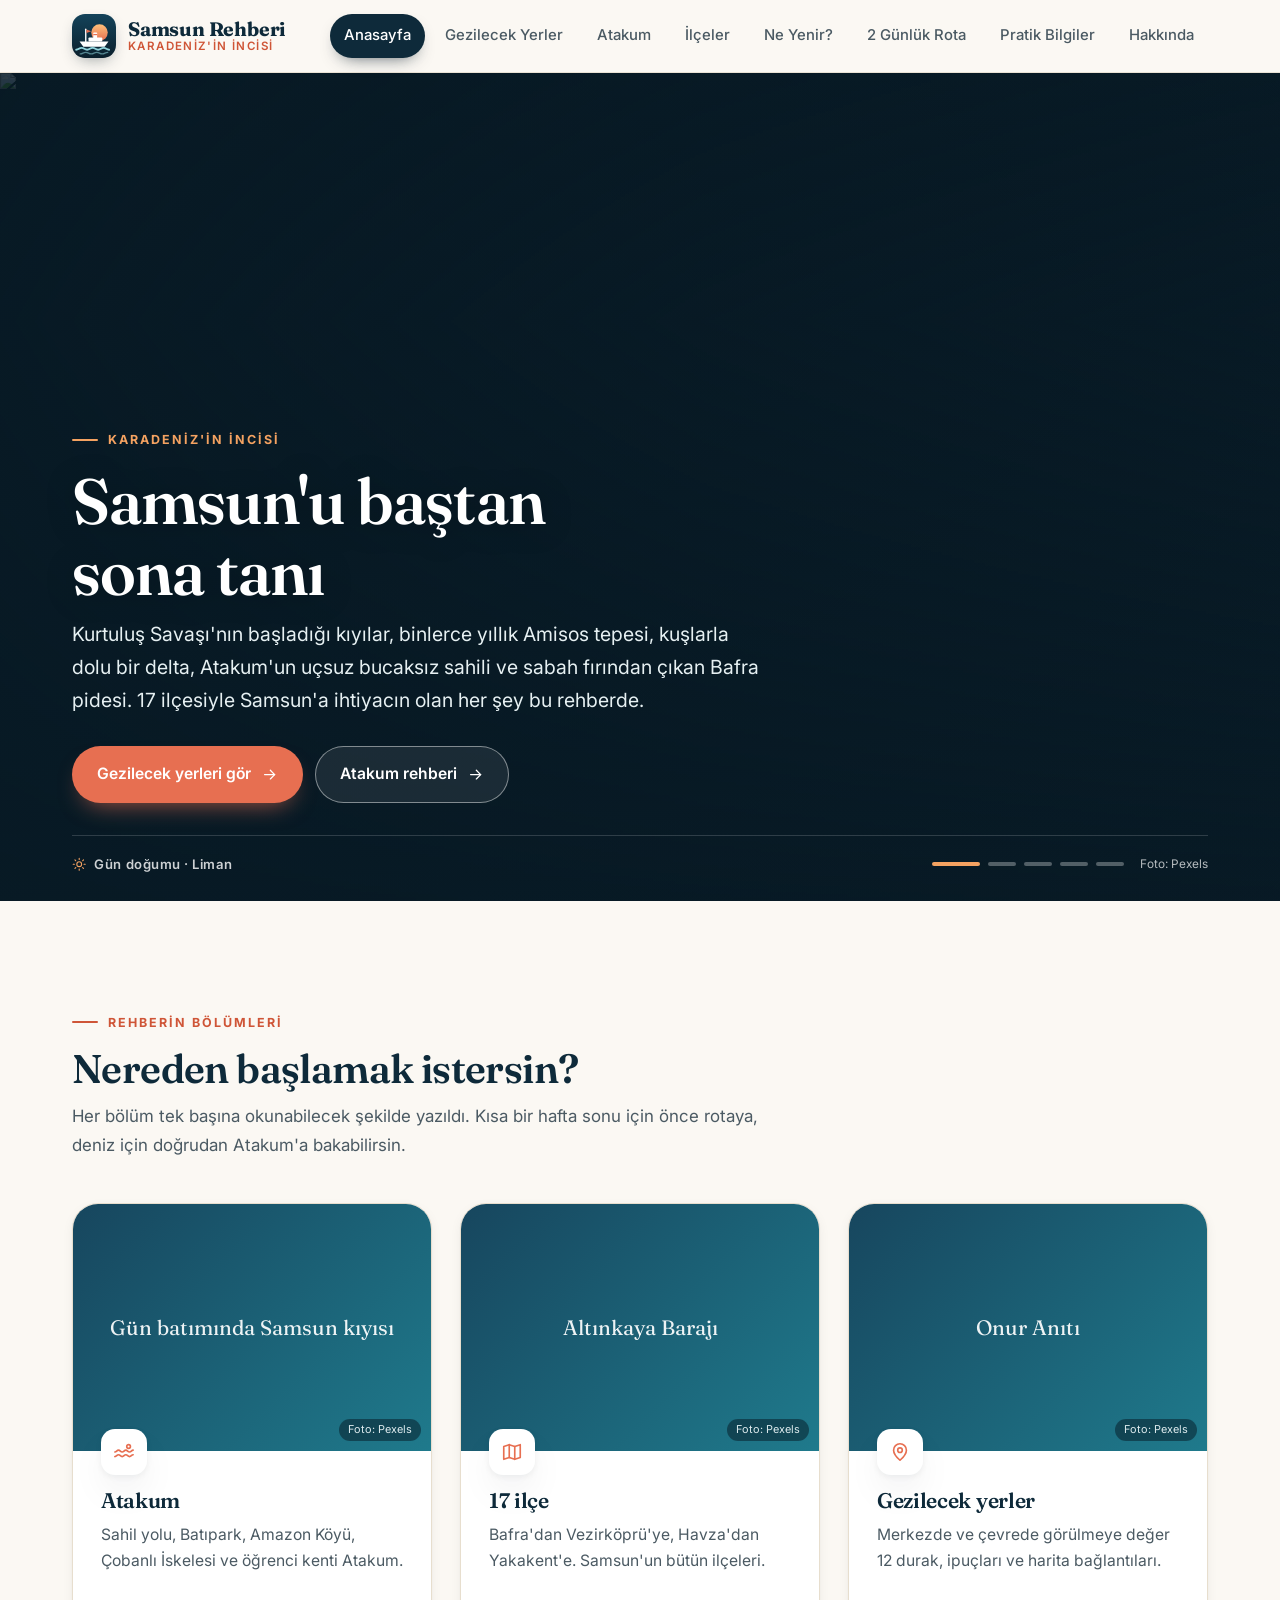
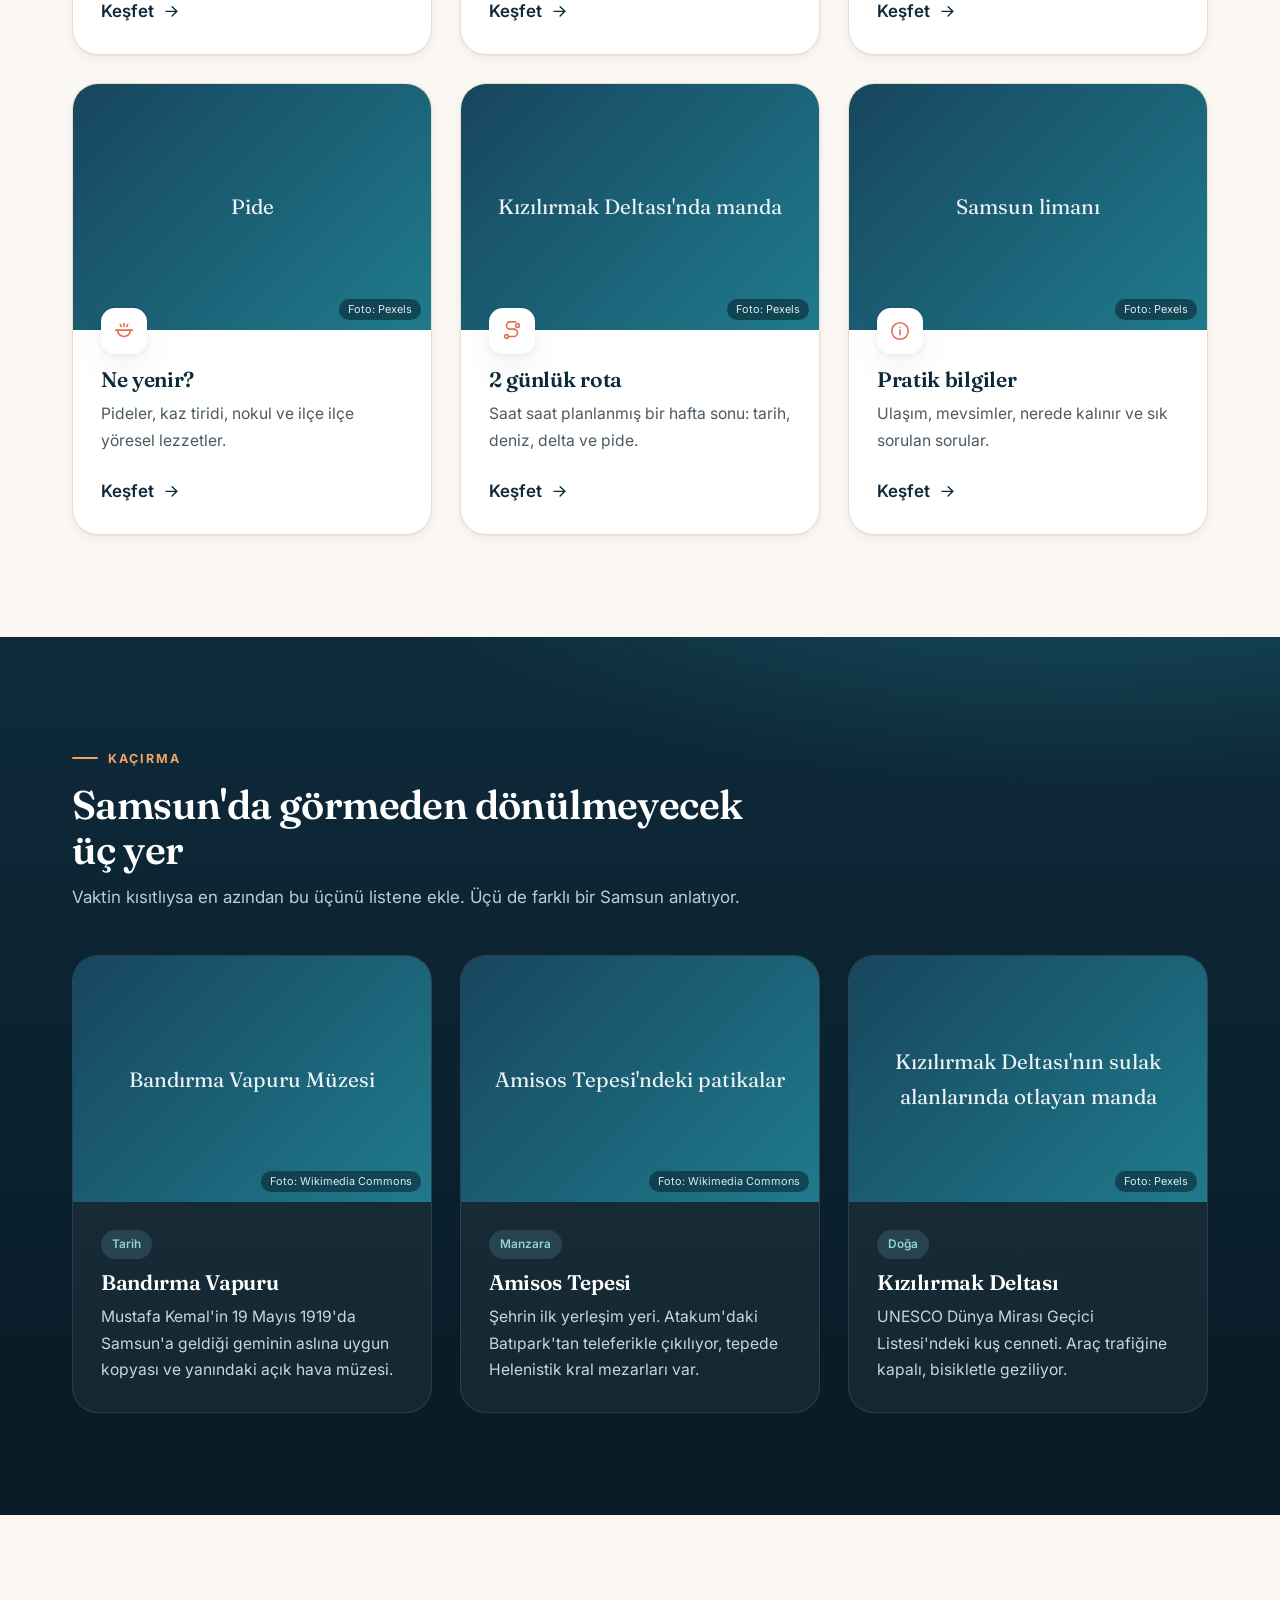
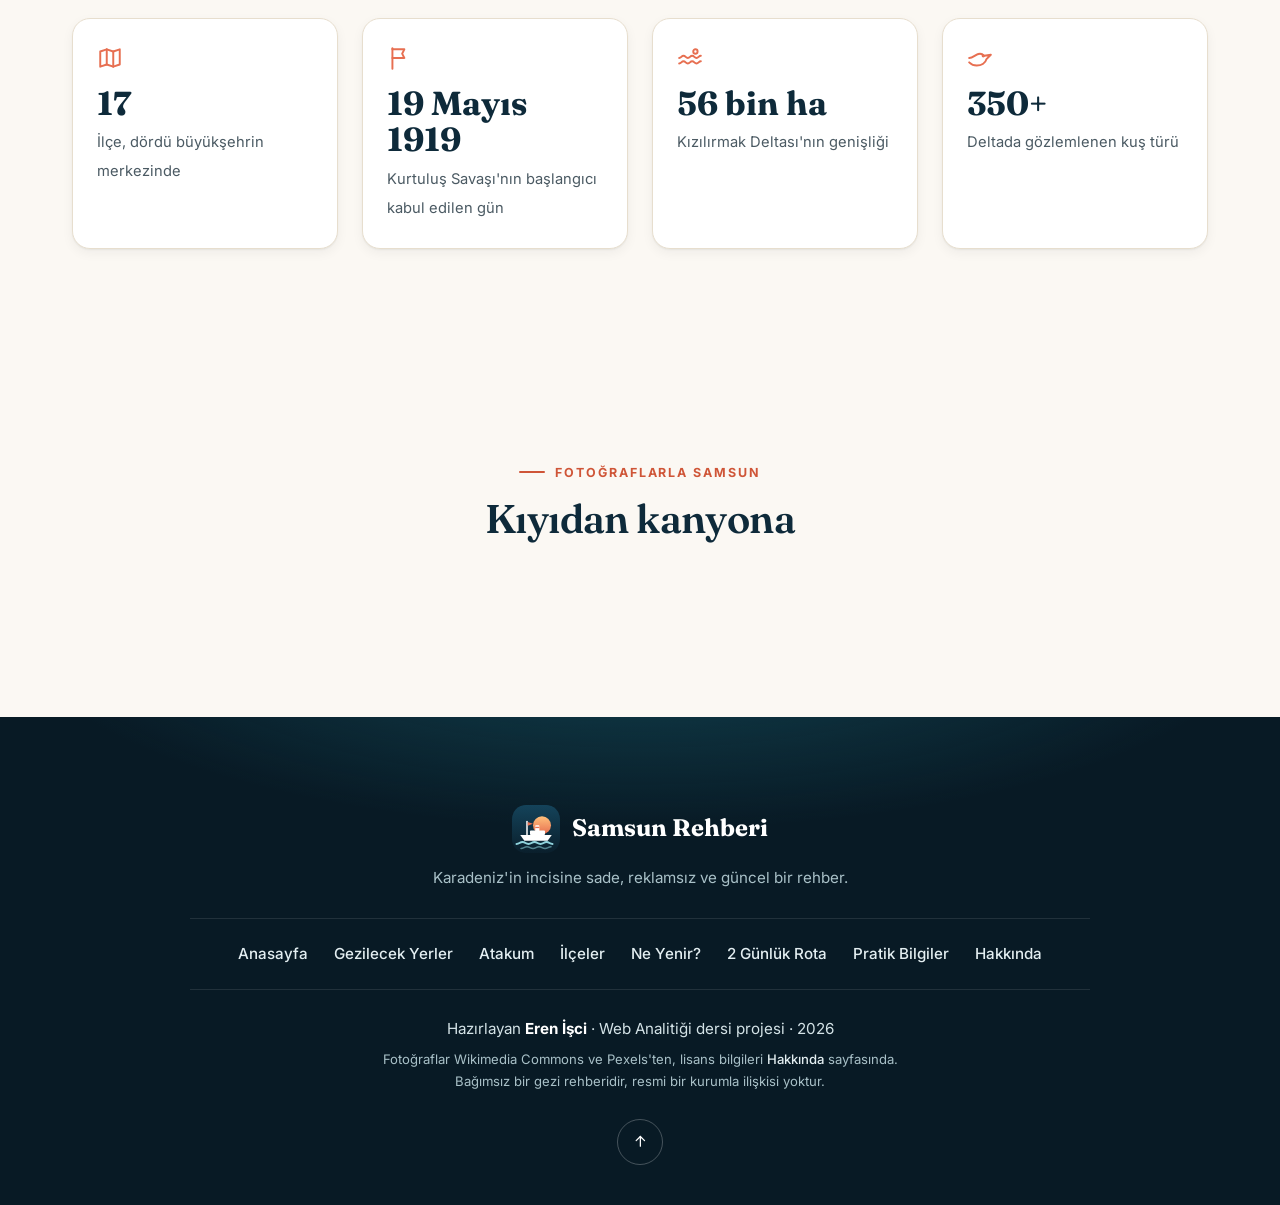
==== commit b6248708: "fix: simplify logo, keep marquee running and update site tagline - Use a single mast with a pennant " ====
--- a/index.html
+++ b/index.html
@@ -5,10 +5,12 @@
   <meta name="viewport" content="width=device-width, initial-scale=1">
   <title>Samsun Rehberi | Gezilecek Yerler, İlçeler, Atakum ve Yöresel Lezzetler</title>
   <meta name="description" content="Samsun'da gezilecek yerler, 17 ilçenin tanıtımı, Atakum rehberi, yöresel yemekler, iki günlük gezi rotası ve ulaşım bilgileri.">
+  <meta name="theme-color" content="#0e2a3a">
   <meta property="og:title" content="Samsun Rehberi | Gezilecek Yerler, İlçeler, Atakum ve Yöresel Lezzetler">
   <meta property="og:description" content="Samsun'da gezilecek yerler, 17 ilçenin tanıtımı, Atakum rehberi, yöresel yemekler, iki günlük gezi rotası ve ulaşım bilgileri.">
   <meta property="og:type" content="website">
   <meta property="og:locale" content="tr_TR">
+  <script>document.documentElement.classList.add('js');</script>
 
   <!-- Google tag (gtag.js) -->
   <script async src="https://www.googletagmanager.com/gtag/js?id=G-HYFFZ7NZW5"></script>
@@ -22,77 +24,99 @@
   <link rel="icon" href="favicon.svg" type="image/svg+xml">
   <link rel="preconnect" href="https://fonts.googleapis.com">
   <link rel="preconnect" href="https://fonts.gstatic.com" crossorigin>
-  <link href="https://fonts.googleapis.com/css2?family=Fraunces:opsz,wght@9..144,600;9..144,700&family=Inter:wght@400;500;600;700&display=swap" rel="stylesheet">
+  <link href="https://fonts.googleapis.com/css2?family=Fraunces:opsz,wght@9..144,500;9..144,600;9..144,700&family=Inter:wght@400;500;600;700&display=swap" rel="stylesheet">
   <link rel="stylesheet" href="css/style.css">
 </head>
 <body data-content-group="home">
   <a class="skip-link" href="#main">İçeriğe geç</a>
 
   <header class="site-header">
-    <div class="container">
-      <a class="brand" href="index.html"><svg viewBox="0 0 32 32" aria-hidden="true"><rect width="32" height="32" rx="8" fill="#0e2a3a"/><circle cx="16" cy="14" r="6" fill="#c0622f"/><path d="M4 21c3 0 3-2 6-2s3 2 6 2 3-2 6-2 3 2 6 2v7H4z" fill="#2a7a8c"/><path d="M4 25c3 0 3-2 6-2s3 2 6 2 3-2 6-2 3 2 6 2v3H4z" fill="#dcecef"/></svg>Samsun Rehberi</a>
+    <div class="container header-inner">
+      <a class="brand" href="index.html" aria-label="Samsun Rehberi anasayfa"><svg class="logo" viewBox="0 0 64 64" aria-hidden="true"><defs><linearGradient id="lg-sea" x1="0" y1="0" x2="0" y2="1"><stop offset="0" stop-color="#14435a"/><stop offset="1" stop-color="#0a1f2c"/></linearGradient><linearGradient id="lg-sun" x1="0" y1="0" x2="0" y2="1"><stop offset="0" stop-color="#ffc07a"/><stop offset="1" stop-color="#e76f51"/></linearGradient></defs><rect width="64" height="64" rx="16" fill="url(#lg-sea)"/><circle cx="40" cy="27" r="12" fill="url(#lg-sun)"/><path d="M20 22v18" stroke="#fff" stroke-width="2" stroke-linecap="round"/><path d="M21 22.5l7 2.5-7 2.5z" fill="#e76f51"/><rect x="31" y="27" width="5.5" height="8" rx="1" fill="#fff"/><rect x="31" y="29" width="5.5" height="1.8" fill="#e76f51"/><rect x="24" y="34" width="20" height="6" rx="1.2" fill="#fff"/><path d="M11 40h42l-5.5 7.5h-31z" fill="#fff"/><path d="M6 52c4 0 4-2.6 8-2.6s4 2.6 8 2.6 4-2.6 8-2.6 4 2.6 8 2.6 4-2.6 8-2.6 4 2.6 8 2.6" fill="none" stroke="#8fd3dc" stroke-width="2.6" stroke-linecap="round"/><path d="M12 58c4 0 4-2.2 8-2.2s4 2.2 8 2.2 4-2.2 8-2.2 4 2.2 8 2.2 4-2.2 8-2.2" fill="none" stroke="#8fd3dc" stroke-width="2" stroke-linecap="round" opacity=".55"/></svg>
+        <span class="brand-text"><strong>Samsun Rehberi</strong><small>Karadeniz'in incisi</small></span>
+      </a>
       <button class="nav-toggle" type="button" aria-expanded="false" aria-controls="site-nav" aria-label="Menüyü aç">
         <span></span><span></span><span></span>
       </button>
       <nav class="site-nav" id="site-nav" aria-label="Ana menü">
-        <a href="index.html" aria-current="page">Anasayfa</a><a href="places.html">Gezilecek Yerler</a><a href="atakum.html">Atakum</a><a href="districts.html">İlçeler</a><a href="food.html">Ne Yenir?</a><a href="itinerary.html">2 Günlük Rota</a><a href="practical.html">Pratik Bilgiler</a><a href="about.html">Hakkında</a>
+        <a href="index.html" aria-current="page"><svg class="ico" viewBox="0 0 24 24" fill="none" stroke="currentColor" stroke-width="1.8" stroke-linecap="round" stroke-linejoin="round" aria-hidden="true"><path d="M3 11l9-7 9 7"/><path d="M5 10v10h14V10"/><path d="M10 20v-6h4v6"/></svg><span>Anasayfa</span></a><a href="places.html"><svg class="ico" viewBox="0 0 24 24" fill="none" stroke="currentColor" stroke-width="1.8" stroke-linecap="round" stroke-linejoin="round" aria-hidden="true"><path d="M12 21s-7-6.2-7-11a7 7 0 0 1 14 0c0 4.8-7 11-7 11z"/><circle cx="12" cy="10" r="2.5"/></svg><span>Gezilecek Yerler</span></a><a href="atakum.html"><svg class="ico" viewBox="0 0 24 24" fill="none" stroke="currentColor" stroke-width="1.8" stroke-linecap="round" stroke-linejoin="round" aria-hidden="true"><path d="M2 12c2 0 2-2 4-2s2 2 4 2 2-2 4-2 2 2 4 2 2-2 4-2"/><path d="M2 17c2 0 2-2 4-2s2 2 4 2 2-2 4-2 2 2 4 2 2-2 4-2"/><circle cx="17" cy="6" r="2"/></svg><span>Atakum</span></a><a href="districts.html"><svg class="ico" viewBox="0 0 24 24" fill="none" stroke="currentColor" stroke-width="1.8" stroke-linecap="round" stroke-linejoin="round" aria-hidden="true"><path d="M9 4L3 6v14l6-2 6 2 6-2V4l-6 2z"/><path d="M9 4v14M15 6v14"/></svg><span>İlçeler</span></a><a href="food.html"><svg class="ico" viewBox="0 0 24 24" fill="none" stroke="currentColor" stroke-width="1.8" stroke-linecap="round" stroke-linejoin="round" aria-hidden="true"><path d="M3 11h18"/><path d="M5 11a7 7 0 0 0 14 0"/><path d="M12 4v3"/><path d="M8 5l1 2"/><path d="M16 5l-1 2"/></svg><span>Ne Yenir?</span></a><a href="itinerary.html"><svg class="ico" viewBox="0 0 24 24" fill="none" stroke="currentColor" stroke-width="1.8" stroke-linecap="round" stroke-linejoin="round" aria-hidden="true"><circle cx="6" cy="18" r="2"/><circle cx="18" cy="6" r="2"/><path d="M8 18h6a4 4 0 0 0 0-8h-4a4 4 0 0 1 0-8h6"/></svg><span>2 Günlük Rota</span></a><a href="practical.html"><svg class="ico" viewBox="0 0 24 24" fill="none" stroke="currentColor" stroke-width="1.8" stroke-linecap="round" stroke-linejoin="round" aria-hidden="true"><circle cx="12" cy="12" r="9"/><path d="M12 11v5"/><path d="M12 8h.01"/></svg><span>Pratik Bilgiler</span></a><a href="about.html"><svg class="ico" viewBox="0 0 24 24" fill="none" stroke="currentColor" stroke-width="1.8" stroke-linecap="round" stroke-linejoin="round" aria-hidden="true"><circle cx="12" cy="8" r="4"/><path d="M4 21c1.5-4 4.5-6 8-6s6.5 2 8 6"/></svg><span>Hakkında</span></a>
       </nav>
     </div>
   </header>
 
   <main id="main">
 
-    <section class="hero-photo" style="padding:0">
-      <img src="https://commons.wikimedia.org/wiki/Special:FilePath/Samsun_Sahil_Yolu_g%C3%B6r%C3%BCn%C3%BCm%C3%BC.JPG?width=1920" alt="Samsun sahil yolu" decoding="async" fetchpriority="high">
-      <div class="container">
-        <span class="eyebrow">Karadeniz'in kapısı</span>
+    <section class="hero-photo " data-hero>
+      <div class="hero-media"><img class="hero-slide is-active" src="https://images.pexels.com/photos/18576312/pexels-photo-18576312.jpeg?auto=compress&cs=tinysrgb&w=1920" alt="Gün doğarken Samsun limanında bir tekne" fetchpriority="high" decoding="async" data-when="Gün doğumu · Liman" data-credit="https://www.pexels.com/photo/18576312/" data-source="Pexels"><img class="hero-slide" src="https://images.pexels.com/photos/37817184/pexels-photo-37817184.jpeg?auto=compress&cs=tinysrgb&w=1920" alt="Güneşli bir günde Samsun sahili ve iskele" decoding="async" data-when="Öğle · Sahil ve iskele" data-credit="https://www.pexels.com/photo/37817184/" data-source="Pexels"><img class="hero-slide" src="https://images.pexels.com/photos/38943290/pexels-photo-38943290.jpeg?auto=compress&cs=tinysrgb&w=1920" alt="Altın saatte Samsun kıyısı" decoding="async" data-when="Altın saat · Kıyı" data-credit="https://www.pexels.com/photo/38943290/" data-source="Pexels"><img class="hero-slide" src="https://images.pexels.com/photos/27978377/pexels-photo-27978377.jpeg?auto=compress&cs=tinysrgb&w=1920" alt="Gün batımında havadan Samsun ve kıyı şeridi" decoding="async" data-when="Gün batımı · Körfez" data-credit="https://www.pexels.com/photo/27978377/" data-source="Pexels"><img class="hero-slide" src="https://images.pexels.com/photos/19746455/pexels-photo-19746455.jpeg?auto=compress&cs=tinysrgb&w=1920" alt="Gece ışıklarıyla Samsun kıyısı" decoding="async" data-when="Gece · Sahil ışıkları" data-credit="https://www.pexels.com/photo/19746455/" data-source="Pexels"></div>
+      <div class="container hero-inner">
+        <span class="eyebrow">Karadeniz'in incisi</span>
         <h1>Samsun'u baştan sona tanı</h1>
         <p class="lead">Kurtuluş Savaşı'nın başladığı kıyılar, binlerce yıllık Amisos tepesi, kuşlarla dolu bir delta, Atakum'un uçsuz bucaksız sahili ve sabah fırından çıkan Bafra pidesi. 17 ilçesiyle Samsun'a ihtiyacın olan her şey bu rehberde.</p>
-        <div class="btn-row"><a class="btn btn-primary" href="places.html" data-track="cta_click" data-label="hero_places">Gezilecek yerleri gör</a><a class="btn btn-ghost" href="atakum.html" data-track="cta_click" data-label="hero_atakum">Atakum rehberi</a></div>
+        <div class="btn-row"><a class="btn btn-primary" href="places.html" data-track="cta_click" data-label="hero_places"><span>Gezilecek yerleri gör</span><svg class="ico" viewBox="0 0 24 24" fill="none" stroke="currentColor" stroke-width="1.8" stroke-linecap="round" stroke-linejoin="round" aria-hidden="true"><path d="M5 12h14"/><path d="M13 6l6 6-6 6"/></svg></a><a class="btn btn-ghost" href="atakum.html" data-track="cta_click" data-label="hero_atakum"><span>Atakum rehberi</span><svg class="ico" viewBox="0 0 24 24" fill="none" stroke="currentColor" stroke-width="1.8" stroke-linecap="round" stroke-linejoin="round" aria-hidden="true"><path d="M5 12h14"/><path d="M13 6l6 6-6 6"/></svg></a></div>
       </div>
-      <span class="hero-credit"><a href="https://commons.wikimedia.org/wiki/File:Samsun_Sahil_Yolu_g%C3%B6r%C3%BCn%C3%BCm%C3%BC.JPG" target="_blank" rel="noopener">Foto: Wikimedia Commons</a></span>
+      <div class="hero-meta container">
+        <span class="hero-when"><svg class="ico" viewBox="0 0 24 24" fill="none" stroke="currentColor" stroke-width="1.8" stroke-linecap="round" stroke-linejoin="round" aria-hidden="true"><circle cx="12" cy="12" r="4"/><path d="M12 2v2M12 20v2M4.9 4.9l1.4 1.4M17.7 17.7l1.4 1.4M2 12h2M20 12h2M4.9 19.1l1.4-1.4M17.7 6.3l1.4-1.4"/></svg><span data-hero-when>Gün doğumu · Liman</span></span>
+        <div class="hero-dots"><button class="hero-dot is-active" type="button" aria-label="Gün doğumu · Liman"></button><button class="hero-dot" type="button" aria-label="Öğle · Sahil ve iskele"></button><button class="hero-dot" type="button" aria-label="Altın saat · Kıyı"></button><button class="hero-dot" type="button" aria-label="Gün batımı · Körfez"></button><button class="hero-dot" type="button" aria-label="Gece · Sahil ışıkları"></button></div>
+        <a class="hero-credit" data-hero-credit href="https://www.pexels.com/photo/18576312/" target="_blank" rel="noopener">Foto: Pexels</a>
+      </div>
     </section>
     <section>
       <div class="container">
-        <span class="eyebrow">Rehberin bölümleri</span>
-        <h2>Nereden başlamak istersin?</h2>
-        <p class="section-intro">Her bölüm tek başına okunabilecek şekilde yazıldı. Kısa bir hafta sonu için önce rotaya, deniz için doğrudan Atakum'a bakabilirsin.</p>
+        <div class="section-head" data-reveal><span class="eyebrow">Rehberin bölümleri</span><h2>Nereden başlamak istersin?</h2><p class="section-intro">Her bölüm tek başına okunabilecek şekilde yazıldı. Kısa bir hafta sonu için önce rotaya, deniz için doğrudan Atakum'a bakabilirsin.</p></div>
         <div class="grid grid-3">
-          <div class="card feature-card">
-            <figure class="photo " data-label="Atakum'da deniz"><img src="https://commons.wikimedia.org/wiki/Special:FilePath/Samsun_Atakum_Deniz.jpg?width=800" alt="Atakum'da deniz" loading="lazy" decoding="async"><figcaption><a href="https://commons.wikimedia.org/wiki/File:Samsun_Atakum_Deniz.jpg" target="_blank" rel="noopener">Foto: Wikimedia Commons</a></figcaption></figure>
-            <h3><a class="stretched-link" href="atakum.html" data-track="cta_click" data-label="card_atakum">Atakum</a></h3>
-            <p>Sahil yolu, Batıpark, Amazon Köyü, Çobanlı İskelesi ve öğrenci kenti Atakum'un ayrıntılı rehberi.</p>
-            <span class="card-link">Aç</span>
+          <div class="card feature-card" data-reveal style="--d:0">
+            <figure class="photo " data-label="Gün batımında Samsun kıyısı"><img src="https://images.pexels.com/photos/38943292/pexels-photo-38943292.jpeg?auto=compress&cs=tinysrgb&w=800" alt="Gün batımında Samsun kıyısı" loading="lazy" decoding="async"><figcaption><a href="https://www.pexels.com/photo/38943292/" target="_blank" rel="noopener">Foto: Pexels</a></figcaption></figure>
+            <div class="card-body">
+              <span class="card-icon"><svg class="ico" viewBox="0 0 24 24" fill="none" stroke="currentColor" stroke-width="1.8" stroke-linecap="round" stroke-linejoin="round" aria-hidden="true"><path d="M2 12c2 0 2-2 4-2s2 2 4 2 2-2 4-2 2 2 4 2 2-2 4-2"/><path d="M2 17c2 0 2-2 4-2s2 2 4 2 2-2 4-2 2 2 4 2 2-2 4-2"/><circle cx="17" cy="6" r="2"/></svg></span>
+              <h3><a class="stretched-link" href="atakum.html" data-track="cta_click" data-label="card_atakum">Atakum</a></h3>
+              <p>Sahil yolu, Batıpark, Amazon Köyü, Çobanlı İskelesi ve öğrenci kenti Atakum.</p>
+              <span class="card-link">Keşfet <svg class="ico" viewBox="0 0 24 24" fill="none" stroke="currentColor" stroke-width="1.8" stroke-linecap="round" stroke-linejoin="round" aria-hidden="true"><path d="M5 12h14"/><path d="M13 6l6 6-6 6"/></svg></span>
+            </div>
           </div>
-          <div class="card feature-card">
-            <figure class="photo " data-label="Çarşamba'daki Göğceli Camii"><img src="https://commons.wikimedia.org/wiki/Special:FilePath/G%C3%B6%C4%9Fceli_Camii.JPG?width=800" alt="Çarşamba'daki Göğceli Camii" loading="lazy" decoding="async"><figcaption><a href="https://commons.wikimedia.org/wiki/File:G%C3%B6%C4%9Fceli_Camii.JPG" target="_blank" rel="noopener">Foto: Wikimedia Commons</a></figcaption></figure>
-            <h3><a class="stretched-link" href="districts.html" data-track="cta_click" data-label="card_districts">17 ilçe</a></h3>
-            <p>Bafra'dan Vezirköprü'ye, Havza'dan Yakakent'e. Samsun'un bütün ilçeleri tek sayfada.</p>
-            <span class="card-link">Aç</span>
+          <div class="card feature-card" data-reveal style="--d:1">
+            <figure class="photo " data-label="Altınkaya Barajı"><img src="https://images.pexels.com/photos/18744798/pexels-photo-18744798.jpeg?auto=compress&cs=tinysrgb&w=800" alt="Altınkaya Barajı" loading="lazy" decoding="async"><figcaption><a href="https://www.pexels.com/photo/18744798/" target="_blank" rel="noopener">Foto: Pexels</a></figcaption></figure>
+            <div class="card-body">
+              <span class="card-icon"><svg class="ico" viewBox="0 0 24 24" fill="none" stroke="currentColor" stroke-width="1.8" stroke-linecap="round" stroke-linejoin="round" aria-hidden="true"><path d="M9 4L3 6v14l6-2 6 2 6-2V4l-6 2z"/><path d="M9 4v14M15 6v14"/></svg></span>
+              <h3><a class="stretched-link" href="districts.html" data-track="cta_click" data-label="card_districts">17 ilçe</a></h3>
+              <p>Bafra'dan Vezirköprü'ye, Havza'dan Yakakent'e. Samsun'un bütün ilçeleri.</p>
+              <span class="card-link">Keşfet <svg class="ico" viewBox="0 0 24 24" fill="none" stroke="currentColor" stroke-width="1.8" stroke-linecap="round" stroke-linejoin="round" aria-hidden="true"><path d="M5 12h14"/><path d="M13 6l6 6-6 6"/></svg></span>
+            </div>
           </div>
-          <div class="card feature-card">
-            <figure class="photo " data-label="Bandırma Vapuru"><img src="https://commons.wikimedia.org/wiki/Special:FilePath/Band%C4%B1rma_Vapuru_Samsun.jpg?width=800" alt="Bandırma Vapuru" loading="lazy" decoding="async"><figcaption><a href="https://commons.wikimedia.org/wiki/File:Band%C4%B1rma_Vapuru_Samsun.jpg" target="_blank" rel="noopener">Foto: Wikimedia Commons</a></figcaption></figure>
-            <h3><a class="stretched-link" href="places.html" data-track="cta_click" data-label="card_places">Gezilecek yerler</a></h3>
-            <p>Merkezde ve çevrede görülmeye değer 12 durak, ipuçları ve harita bağlantılarıyla.</p>
-            <span class="card-link">Aç</span>
+          <div class="card feature-card" data-reveal style="--d:2">
+            <figure class="photo " data-label="Onur Anıtı"><img src="https://images.pexels.com/photos/34010100/pexels-photo-34010100.jpeg?auto=compress&cs=tinysrgb&w=800" alt="Onur Anıtı" loading="lazy" decoding="async"><figcaption><a href="https://www.pexels.com/photo/34010100/" target="_blank" rel="noopener">Foto: Pexels</a></figcaption></figure>
+            <div class="card-body">
+              <span class="card-icon"><svg class="ico" viewBox="0 0 24 24" fill="none" stroke="currentColor" stroke-width="1.8" stroke-linecap="round" stroke-linejoin="round" aria-hidden="true"><path d="M12 21s-7-6.2-7-11a7 7 0 0 1 14 0c0 4.8-7 11-7 11z"/><circle cx="12" cy="10" r="2.5"/></svg></span>
+              <h3><a class="stretched-link" href="places.html" data-track="cta_click" data-label="card_places">Gezilecek yerler</a></h3>
+              <p>Merkezde ve çevrede görülmeye değer 12 durak, ipuçları ve harita bağlantıları.</p>
+              <span class="card-link">Keşfet <svg class="ico" viewBox="0 0 24 24" fill="none" stroke="currentColor" stroke-width="1.8" stroke-linecap="round" stroke-linejoin="round" aria-hidden="true"><path d="M5 12h14"/><path d="M13 6l6 6-6 6"/></svg></span>
+            </div>
           </div>
-          <div class="card feature-card">
-            <figure class="photo " data-label="Bafra pidesi"><img src="https://commons.wikimedia.org/wiki/Special:FilePath/Bafra_pidesi.jpg?width=800" alt="Bafra pidesi" loading="lazy" decoding="async"><figcaption><a href="https://commons.wikimedia.org/wiki/File:Bafra_pidesi.jpg" target="_blank" rel="noopener">Foto: Wikimedia Commons</a></figcaption></figure>
-            <h3><a class="stretched-link" href="food.html" data-track="cta_click" data-label="card_food">Ne yenir?</a></h3>
-            <p>Pideler, kaz tiridi, nokul ve ilçe ilçe yöresel lezzetler.</p>
-            <span class="card-link">Aç</span>
+          <div class="card feature-card" data-reveal style="--d:0">
+            <figure class="photo " data-label="Pide"><img src="https://images.pexels.com/photos/36445045/pexels-photo-36445045.jpeg?auto=compress&cs=tinysrgb&w=800" alt="Pide" loading="lazy" decoding="async"><figcaption><a href="https://www.pexels.com/photo/36445045/" target="_blank" rel="noopener">Foto: Pexels</a></figcaption></figure>
+            <div class="card-body">
+              <span class="card-icon"><svg class="ico" viewBox="0 0 24 24" fill="none" stroke="currentColor" stroke-width="1.8" stroke-linecap="round" stroke-linejoin="round" aria-hidden="true"><path d="M3 11h18"/><path d="M5 11a7 7 0 0 0 14 0"/><path d="M12 4v3"/><path d="M8 5l1 2"/><path d="M16 5l-1 2"/></svg></span>
+              <h3><a class="stretched-link" href="food.html" data-track="cta_click" data-label="card_food">Ne yenir?</a></h3>
+              <p>Pideler, kaz tiridi, nokul ve ilçe ilçe yöresel lezzetler.</p>
+              <span class="card-link">Keşfet <svg class="ico" viewBox="0 0 24 24" fill="none" stroke="currentColor" stroke-width="1.8" stroke-linecap="round" stroke-linejoin="round" aria-hidden="true"><path d="M5 12h14"/><path d="M13 6l6 6-6 6"/></svg></span>
+            </div>
           </div>
-          <div class="card feature-card">
-            <figure class="photo " data-label="Amisos Tepesi tümülüsü"><img src="https://commons.wikimedia.org/wiki/Special:FilePath/Amisos_Tepesi_g%C3%BCney_t%C3%BCm%C3%BCl%C3%BCs%C3%BC_giri%C5%9Fi.JPG?width=800" alt="Amisos Tepesi tümülüsü" loading="lazy" decoding="async"><figcaption><a href="https://commons.wikimedia.org/wiki/File:Amisos_Tepesi_g%C3%BCney_t%C3%BCm%C3%BCl%C3%BCs%C3%BC_giri%C5%9Fi.JPG" target="_blank" rel="noopener">Foto: Wikimedia Commons</a></figcaption></figure>
-            <h3><a class="stretched-link" href="itinerary.html" data-track="cta_click" data-label="card_itinerary">2 günlük rota</a></h3>
-            <p>Saat saat planlanmış bir hafta sonu: tarih, deniz, delta ve pide.</p>
-            <span class="card-link">Aç</span>
+          <div class="card feature-card" data-reveal style="--d:1">
+            <figure class="photo " data-label="Kızılırmak Deltası'nda manda"><img src="https://images.pexels.com/photos/38612295/pexels-photo-38612295.jpeg?auto=compress&cs=tinysrgb&w=800" alt="Kızılırmak Deltası'nda manda" loading="lazy" decoding="async"><figcaption><a href="https://www.pexels.com/photo/38612295/" target="_blank" rel="noopener">Foto: Pexels</a></figcaption></figure>
+            <div class="card-body">
+              <span class="card-icon"><svg class="ico" viewBox="0 0 24 24" fill="none" stroke="currentColor" stroke-width="1.8" stroke-linecap="round" stroke-linejoin="round" aria-hidden="true"><circle cx="6" cy="18" r="2"/><circle cx="18" cy="6" r="2"/><path d="M8 18h6a4 4 0 0 0 0-8h-4a4 4 0 0 1 0-8h6"/></svg></span>
+              <h3><a class="stretched-link" href="itinerary.html" data-track="cta_click" data-label="card_itinerary">2 günlük rota</a></h3>
+              <p>Saat saat planlanmış bir hafta sonu: tarih, deniz, delta ve pide.</p>
+              <span class="card-link">Keşfet <svg class="ico" viewBox="0 0 24 24" fill="none" stroke="currentColor" stroke-width="1.8" stroke-linecap="round" stroke-linejoin="round" aria-hidden="true"><path d="M5 12h14"/><path d="M13 6l6 6-6 6"/></svg></span>
+            </div>
           </div>
-          <div class="card feature-card">
-            <figure class="photo " data-label="Samsun tramvayı"><img src="https://commons.wikimedia.org/wiki/Special:FilePath/T1_Tramvay_Hatt%C4%B1_2025.jpg?width=800" alt="Samsun tramvayı" loading="lazy" decoding="async"><figcaption><a href="https://commons.wikimedia.org/wiki/File:T1_Tramvay_Hatt%C4%B1_2025.jpg" target="_blank" rel="noopener">Foto: Wikimedia Commons</a></figcaption></figure>
-            <h3><a class="stretched-link" href="practical.html" data-track="cta_click" data-label="card_practical">Pratik bilgiler</a></h3>
-            <p>Ulaşım, mevsimler, nerede kalınır ve sık sorulan sorular.</p>
-            <span class="card-link">Aç</span>
+          <div class="card feature-card" data-reveal style="--d:2">
+            <figure class="photo " data-label="Samsun limanı"><img src="https://images.pexels.com/photos/38634954/pexels-photo-38634954.jpeg?auto=compress&cs=tinysrgb&w=800" alt="Samsun limanı" loading="lazy" decoding="async"><figcaption><a href="https://www.pexels.com/photo/38634954/" target="_blank" rel="noopener">Foto: Pexels</a></figcaption></figure>
+            <div class="card-body">
+              <span class="card-icon"><svg class="ico" viewBox="0 0 24 24" fill="none" stroke="currentColor" stroke-width="1.8" stroke-linecap="round" stroke-linejoin="round" aria-hidden="true"><circle cx="12" cy="12" r="9"/><path d="M12 11v5"/><path d="M12 8h.01"/></svg></span>
+              <h3><a class="stretched-link" href="practical.html" data-track="cta_click" data-label="card_practical">Pratik bilgiler</a></h3>
+              <p>Ulaşım, mevsimler, nerede kalınır ve sık sorulan sorular.</p>
+              <span class="card-link">Keşfet <svg class="ico" viewBox="0 0 24 24" fill="none" stroke="currentColor" stroke-width="1.8" stroke-linecap="round" stroke-linejoin="round" aria-hidden="true"><path d="M5 12h14"/><path d="M13 6l6 6-6 6"/></svg></span>
+            </div>
           </div>
         </div>
       </div>
@@ -100,27 +124,31 @@
 
     <section class="band">
       <div class="container">
-        <span class="eyebrow">Kaçırma</span>
-        <h2>Samsun'da görmeden dönülmeyecek üç yer</h2>
-        <p class="section-intro">Vaktin kısıtlıysa en azından bu üçünü listene ekle. Üçü de farklı bir Samsun anlatıyor.</p>
+        <div class="section-head" data-reveal><span class="eyebrow">Kaçırma</span><h2>Samsun'da görmeden dönülmeyecek üç yer</h2><p class="section-intro">Vaktin kısıtlıysa en azından bu üçünü listene ekle. Üçü de farklı bir Samsun anlatıyor.</p></div>
         <div class="grid grid-3">
-          <div class="card">
+          <div class="card" data-reveal style="--d:0">
             <figure class="photo " data-label="Bandırma Vapuru Müzesi"><img src="https://commons.wikimedia.org/wiki/Special:FilePath/Band%C4%B1rma_Vapuru_M%C3%BCzesi.JPG?width=800" alt="Bandırma Vapuru Müzesi" loading="lazy" decoding="async"><figcaption><a href="https://commons.wikimedia.org/wiki/File:Band%C4%B1rma_Vapuru_M%C3%BCzesi.JPG" target="_blank" rel="noopener">Foto: Wikimedia Commons</a></figcaption></figure>
-            <div class="meta"><span class="tag">Tarih</span></div>
-            <h3>Bandırma Vapuru</h3>
-            <p>Mustafa Kemal'in 19 Mayıs 1919'da Samsun'a geldiği geminin aslına uygun kopyası ve yanındaki açık hava müzesi.</p>
+            <div class="card-body">
+              <div class="meta"><span class="tag">Tarih</span></div>
+              <h3>Bandırma Vapuru</h3>
+              <p>Mustafa Kemal'in 19 Mayıs 1919'da Samsun'a geldiği geminin aslına uygun kopyası ve yanındaki açık hava müzesi.</p>
+            </div>
           </div>
-          <div class="card">
+          <div class="card" data-reveal style="--d:1">
             <figure class="photo " data-label="Amisos Tepesi'ndeki patikalar"><img src="https://commons.wikimedia.org/wiki/Special:FilePath/Amisos_Tepesi'ndeki_patikalar.JPG?width=800" alt="Amisos Tepesi'ndeki patikalar" loading="lazy" decoding="async"><figcaption><a href="https://commons.wikimedia.org/wiki/File:Amisos_Tepesi'ndeki_patikalar.JPG" target="_blank" rel="noopener">Foto: Wikimedia Commons</a></figcaption></figure>
-            <div class="meta"><span class="tag">Manzara</span></div>
-            <h3>Amisos Tepesi</h3>
-            <p>Şehrin ilk yerleşim yeri. Atakum'daki Batıpark'tan teleferikle çıkılıyor, tepede Helenistik kral mezarları var.</p>
+            <div class="card-body">
+              <div class="meta"><span class="tag">Manzara</span></div>
+              <h3>Amisos Tepesi</h3>
+              <p>Şehrin ilk yerleşim yeri. Atakum'daki Batıpark'tan teleferikle çıkılıyor, tepede Helenistik kral mezarları var.</p>
+            </div>
           </div>
-          <div class="card">
-            <figure class="photo " data-label="Kızılırmak Deltası'nda kuş gözlem evi"><img src="https://commons.wikimedia.org/wiki/Special:FilePath/Kus_gozlem_evi.jpg?width=800" alt="Kızılırmak Deltası'nda kuş gözlem evi" loading="lazy" decoding="async"><figcaption><a href="https://commons.wikimedia.org/wiki/File:Kus_gozlem_evi.jpg" target="_blank" rel="noopener">Foto: Wikimedia Commons</a></figcaption></figure>
-            <div class="meta"><span class="tag">Doğa</span></div>
-            <h3>Kızılırmak Deltası</h3>
-            <p>UNESCO Dünya Mirası Geçici Listesi'ndeki kuş cenneti. Araç trafiğine kapalı, bisikletle geziliyor.</p>
+          <div class="card" data-reveal style="--d:2">
+            <figure class="photo " data-label="Kızılırmak Deltası'nın sulak alanlarında otlayan manda"><img src="https://images.pexels.com/photos/17021996/pexels-photo-17021996.jpeg?auto=compress&cs=tinysrgb&w=800" alt="Kızılırmak Deltası'nın sulak alanlarında otlayan manda" loading="lazy" decoding="async"><figcaption><a href="https://www.pexels.com/photo/17021996/" target="_blank" rel="noopener">Foto: Pexels</a></figcaption></figure>
+            <div class="card-body">
+              <div class="meta"><span class="tag">Doğa</span></div>
+              <h3>Kızılırmak Deltası</h3>
+              <p>UNESCO Dünya Mirası Geçici Listesi'ndeki kuş cenneti. Araç trafiğine kapalı, bisikletle geziliyor.</p>
+            </div>
           </div>
         </div>
       </div>
@@ -129,44 +157,32 @@
     <section>
       <div class="container">
         <div class="facts">
-          <div class="fact"><strong>17</strong><span>İlçe, dördü büyükşehrin merkezinde</span></div>
-          <div class="fact"><strong>19 Mayıs 1919</strong><span>Kurtuluş Savaşı'nın başlangıcı kabul edilen gün</span></div>
-          <div class="fact"><strong>56 bin hektar</strong><span>Kızılırmak Deltası'nın genişliği</span></div>
-          <div class="fact"><strong>350+</strong><span>Deltada gözlemlenen kuş türü</span></div>
+          <div class="fact" data-reveal style="--d:0"><svg class="ico" viewBox="0 0 24 24" fill="none" stroke="currentColor" stroke-width="1.8" stroke-linecap="round" stroke-linejoin="round" aria-hidden="true"><path d="M9 4L3 6v14l6-2 6 2 6-2V4l-6 2z"/><path d="M9 4v14M15 6v14"/></svg><strong>17</strong><span>İlçe, dördü büyükşehrin merkezinde</span></div>
+          <div class="fact" data-reveal style="--d:1"><svg class="ico" viewBox="0 0 24 24" fill="none" stroke="currentColor" stroke-width="1.8" stroke-linecap="round" stroke-linejoin="round" aria-hidden="true"><path d="M5 22V3"/><path d="M5 4h11l-2 4 2 4H5"/></svg><strong>19 Mayıs 1919</strong><span>Kurtuluş Savaşı'nın başlangıcı kabul edilen gün</span></div>
+          <div class="fact" data-reveal style="--d:2"><svg class="ico" viewBox="0 0 24 24" fill="none" stroke="currentColor" stroke-width="1.8" stroke-linecap="round" stroke-linejoin="round" aria-hidden="true"><path d="M2 12c2 0 2-2 4-2s2 2 4 2 2-2 4-2 2 2 4 2 2-2 4-2"/><path d="M2 17c2 0 2-2 4-2s2 2 4 2 2-2 4-2 2 2 4 2 2-2 4-2"/><circle cx="17" cy="6" r="2"/></svg><strong>56 bin ha</strong><span>Kızılırmak Deltası'nın genişliği</span></div>
+          <div class="fact" data-reveal style="--d:3"><svg class="ico" viewBox="0 0 24 24" fill="none" stroke="currentColor" stroke-width="1.8" stroke-linecap="round" stroke-linejoin="round" aria-hidden="true"><path d="M2 12c4 0 6-4 10-4 2 0 3 1 4 2l6-1-4 4c-1 4-5 6-9 6-3 0-5-1-7-3"/><circle cx="15" cy="10" r=".6"/></svg><strong>350+</strong><span>Deltada gözlemlenen kuş türü</span></div>
         </div>
       </div>
     </section>
 
-    <section style="padding-top:0">
+    <section class="gallery-section">
       <div class="container">
-        <span class="eyebrow">Fotoğraflarla Samsun</span>
-        <h2>Kıyıdan kanyona</h2>
-        <div class="gallery" style="margin-top:20px">
-          <figure class="photo " data-label="Onur Anıtı"><img src="https://commons.wikimedia.org/wiki/Special:FilePath/Onur_An%C4%B1t%C4%B1.JPG?width=700" alt="Onur Anıtı" loading="lazy" decoding="async"><figcaption><a href="https://commons.wikimedia.org/wiki/File:Onur_An%C4%B1t%C4%B1.JPG" target="_blank" rel="noopener">Foto: Wikimedia Commons</a></figcaption></figure>
-          <figure class="photo " data-label="Amazon heykeli"><img src="https://commons.wikimedia.org/wiki/Special:FilePath/Amazon_Heykeli_ve_aslanlar_(2).JPG?width=700" alt="Amazon heykeli" loading="lazy" decoding="async"><figcaption><a href="https://commons.wikimedia.org/wiki/File:Amazon_Heykeli_ve_aslanlar_(2).JPG" target="_blank" rel="noopener">Foto: Wikimedia Commons</a></figcaption></figure>
-          <figure class="photo " data-label="Şahinkaya Kanyonu"><img src="https://commons.wikimedia.org/wiki/Special:FilePath/%C5%9Eahinkaya_Kanyonu.jpg?width=700" alt="Şahinkaya Kanyonu" loading="lazy" decoding="async"><figcaption><a href="https://commons.wikimedia.org/wiki/File:%C5%9Eahinkaya_Kanyonu.jpg" target="_blank" rel="noopener">Foto: Wikimedia Commons</a></figcaption></figure>
-          <figure class="photo " data-label="Tepeli pelikan"><img src="https://commons.wikimedia.org/wiki/Special:FilePath/Tepeli_pelikan.jpg?width=700" alt="Tepeli pelikan" loading="lazy" decoding="async"><figcaption><a href="https://commons.wikimedia.org/wiki/File:Tepeli_pelikan.jpg" target="_blank" rel="noopener">Foto: Wikimedia Commons</a></figcaption></figure>
-          <figure class="photo " data-label="Pide ustası"><img src="https://commons.wikimedia.org/wiki/Special:FilePath/Samsun_pidesi_yapan_pide_ustas%C4%B1.JPG?width=700" alt="Pide ustası" loading="lazy" decoding="async"><figcaption><a href="https://commons.wikimedia.org/wiki/File:Samsun_pidesi_yapan_pide_ustas%C4%B1.JPG" target="_blank" rel="noopener">Foto: Wikimedia Commons</a></figcaption></figure>
-          <figure class="photo " data-label="Atakum sahil yolu"><img src="https://commons.wikimedia.org/wiki/Special:FilePath/Atakum_sahil_yolu.jpg?width=700" alt="Atakum sahil yolu" loading="lazy" decoding="async"><figcaption><a href="https://commons.wikimedia.org/wiki/File:Atakum_sahil_yolu.jpg" target="_blank" rel="noopener">Foto: Wikimedia Commons</a></figcaption></figure>
-        </div>
-        <div data-read-end></div>
+        <div class="section-head center" data-reveal><span class="eyebrow">Fotoğraflarla Samsun</span><h2>Kıyıdan kanyona</h2></div>
       </div>
+      <div class="marquee" data-marquee><div class="marquee-track"><figure class="marquee-item"><img src="https://images.pexels.com/photos/34010100/pexels-photo-34010100.jpeg?auto=compress&cs=tinysrgb&w=700" alt="Onur Anıtı" decoding="async"><figcaption>Onur Anıtı</figcaption></figure><figure class="marquee-item"><img src="https://images.pexels.com/photos/38943290/pexels-photo-38943290.jpeg?auto=compress&cs=tinysrgb&w=700" alt="Altın saatte Samsun kıyısı" decoding="async"><figcaption>Altın saatte Samsun kıyısı</figcaption></figure><figure class="marquee-item"><img src="https://images.pexels.com/photos/8143161/pexels-photo-8143161.jpeg?auto=compress&cs=tinysrgb&w=700" alt="Şahinkaya Kanyonu" decoding="async"><figcaption>Şahinkaya Kanyonu</figcaption></figure><figure class="marquee-item"><img src="https://images.pexels.com/photos/38612295/pexels-photo-38612295.jpeg?auto=compress&cs=tinysrgb&w=700" alt="Kızılırmak Deltası'nda manda" decoding="async"><figcaption>Kızılırmak Deltası'nda manda</figcaption></figure><figure class="marquee-item"><img src="https://commons.wikimedia.org/wiki/Special:FilePath/Band%C4%B1rma_Vapuru_Samsun.jpg?width=700" alt="Bandırma Vapuru" decoding="async"><figcaption>Bandırma Vapuru</figcaption></figure><figure class="marquee-item"><img src="https://images.pexels.com/photos/14854785/pexels-photo-14854785.jpeg?auto=compress&cs=tinysrgb&w=700" alt="Deniz kenarında simit" decoding="async"><figcaption>Deniz kenarında simit</figcaption></figure><figure class="marquee-item"><img src="https://commons.wikimedia.org/wiki/Special:FilePath/Amazon_Heykeli_ve_aslanlar_(2).JPG?width=700" alt="Batıpark'taki Amazon heykeli" decoding="async"><figcaption>Batıpark'taki Amazon heykeli</figcaption></figure><figure class="marquee-item"><img src="https://images.pexels.com/photos/19746455/pexels-photo-19746455.jpeg?auto=compress&cs=tinysrgb&w=700" alt="Gece Samsun kıyısı" decoding="async"><figcaption>Gece Samsun kıyısı</figcaption></figure><figure class="marquee-item"><img src="https://images.pexels.com/photos/37817184/pexels-photo-37817184.jpeg?auto=compress&cs=tinysrgb&w=700" alt="Sahil ve iskele" decoding="async"><figcaption>Sahil ve iskele</figcaption></figure><figure class="marquee-item"><img src="https://commons.wikimedia.org/wiki/Special:FilePath/Tepeli_pelikan.jpg?width=700" alt="Deltada tepeli pelikan" decoding="async"><figcaption>Deltada tepeli pelikan</figcaption></figure><figure class="marquee-item"><img src="https://images.pexels.com/photos/18744798/pexels-photo-18744798.jpeg?auto=compress&cs=tinysrgb&w=700" alt="Altınkaya Barajı" decoding="async"><figcaption>Altınkaya Barajı</figcaption></figure><figure class="marquee-item"><img src="https://images.pexels.com/photos/39117724/pexels-photo-39117724.jpeg?auto=compress&cs=tinysrgb&w=700" alt="Kayalıklara vuran dalgalar" decoding="async"><figcaption>Kayalıklara vuran dalgalar</figcaption></figure><div class="marquee-clone" aria-hidden="true"><figure class="marquee-item"><img src="https://images.pexels.com/photos/34010100/pexels-photo-34010100.jpeg?auto=compress&cs=tinysrgb&w=700" alt="Onur Anıtı" decoding="async"><figcaption>Onur Anıtı</figcaption></figure><figure class="marquee-item"><img src="https://images.pexels.com/photos/38943290/pexels-photo-38943290.jpeg?auto=compress&cs=tinysrgb&w=700" alt="Altın saatte Samsun kıyısı" decoding="async"><figcaption>Altın saatte Samsun kıyısı</figcaption></figure><figure class="marquee-item"><img src="https://images.pexels.com/photos/8143161/pexels-photo-8143161.jpeg?auto=compress&cs=tinysrgb&w=700" alt="Şahinkaya Kanyonu" decoding="async"><figcaption>Şahinkaya Kanyonu</figcaption></figure><figure class="marquee-item"><img src="https://images.pexels.com/photos/38612295/pexels-photo-38612295.jpeg?auto=compress&cs=tinysrgb&w=700" alt="Kızılırmak Deltası'nda manda" decoding="async"><figcaption>Kızılırmak Deltası'nda manda</figcaption></figure><figure class="marquee-item"><img src="https://commons.wikimedia.org/wiki/Special:FilePath/Band%C4%B1rma_Vapuru_Samsun.jpg?width=700" alt="Bandırma Vapuru" decoding="async"><figcaption>Bandırma Vapuru</figcaption></figure><figure class="marquee-item"><img src="https://images.pexels.com/photos/14854785/pexels-photo-14854785.jpeg?auto=compress&cs=tinysrgb&w=700" alt="Deniz kenarında simit" decoding="async"><figcaption>Deniz kenarında simit</figcaption></figure><figure class="marquee-item"><img src="https://commons.wikimedia.org/wiki/Special:FilePath/Amazon_Heykeli_ve_aslanlar_(2).JPG?width=700" alt="Batıpark'taki Amazon heykeli" decoding="async"><figcaption>Batıpark'taki Amazon heykeli</figcaption></figure><figure class="marquee-item"><img src="https://images.pexels.com/photos/19746455/pexels-photo-19746455.jpeg?auto=compress&cs=tinysrgb&w=700" alt="Gece Samsun kıyısı" decoding="async"><figcaption>Gece Samsun kıyısı</figcaption></figure><figure class="marquee-item"><img src="https://images.pexels.com/photos/37817184/pexels-photo-37817184.jpeg?auto=compress&cs=tinysrgb&w=700" alt="Sahil ve iskele" decoding="async"><figcaption>Sahil ve iskele</figcaption></figure><figure class="marquee-item"><img src="https://commons.wikimedia.org/wiki/Special:FilePath/Tepeli_pelikan.jpg?width=700" alt="Deltada tepeli pelikan" decoding="async"><figcaption>Deltada tepeli pelikan</figcaption></figure><figure class="marquee-item"><img src="https://images.pexels.com/photos/18744798/pexels-photo-18744798.jpeg?auto=compress&cs=tinysrgb&w=700" alt="Altınkaya Barajı" decoding="async"><figcaption>Altınkaya Barajı</figcaption></figure><figure class="marquee-item"><img src="https://images.pexels.com/photos/39117724/pexels-photo-39117724.jpeg?auto=compress&cs=tinysrgb&w=700" alt="Kayalıklara vuran dalgalar" decoding="async"><figcaption>Kayalıklara vuran dalgalar</figcaption></figure></div></div></div>
+      <div data-read-end></div>
     </section>
 
   </main>
 
   <footer class="site-footer">
-    <div class="container">
-      <p>Samsun Rehberi &middot; Bağımsız bir gezi rehberidir. Fotoğraflar Wikimedia Commons'tan, lisans bilgileri <a href="about.html#gorseller">Hakkında</a> sayfasında.</p>
-      <nav aria-label="Alt menü">
-        <a href="places.html">Gezilecek Yerler</a>
-        <a href="atakum.html">Atakum</a>
-        <a href="districts.html">İlçeler</a>
-        <a href="food.html">Ne Yenir?</a>
-        <a href="itinerary.html">Rota</a>
-        <a href="practical.html">Pratik Bilgiler</a>
-        <a href="about.html">Hakkında ve Gizlilik</a>
-      </nav>
+    <div class="container footer-inner">
+      <a class="footer-brand" href="index.html"><svg class="logo" viewBox="0 0 64 64" aria-hidden="true"><defs><linearGradient id="lg-sea" x1="0" y1="0" x2="0" y2="1"><stop offset="0" stop-color="#14435a"/><stop offset="1" stop-color="#0a1f2c"/></linearGradient><linearGradient id="lg-sun" x1="0" y1="0" x2="0" y2="1"><stop offset="0" stop-color="#ffc07a"/><stop offset="1" stop-color="#e76f51"/></linearGradient></defs><rect width="64" height="64" rx="16" fill="url(#lg-sea)"/><circle cx="40" cy="27" r="12" fill="url(#lg-sun)"/><path d="M20 22v18" stroke="#fff" stroke-width="2" stroke-linecap="round"/><path d="M21 22.5l7 2.5-7 2.5z" fill="#e76f51"/><rect x="31" y="27" width="5.5" height="8" rx="1" fill="#fff"/><rect x="31" y="29" width="5.5" height="1.8" fill="#e76f51"/><rect x="24" y="34" width="20" height="6" rx="1.2" fill="#fff"/><path d="M11 40h42l-5.5 7.5h-31z" fill="#fff"/><path d="M6 52c4 0 4-2.6 8-2.6s4 2.6 8 2.6 4-2.6 8-2.6 4 2.6 8 2.6 4-2.6 8-2.6 4 2.6 8 2.6" fill="none" stroke="#8fd3dc" stroke-width="2.6" stroke-linecap="round"/><path d="M12 58c4 0 4-2.2 8-2.2s4 2.2 8 2.2 4-2.2 8-2.2 4 2.2 8 2.2 4-2.2 8-2.2" fill="none" stroke="#8fd3dc" stroke-width="2" stroke-linecap="round" opacity=".55"/></svg><span>Samsun Rehberi</span></a>
+      <p class="footer-tag">Karadeniz'in incisine sade, reklamsız ve güncel bir rehber.</p>
+      <nav class="footer-nav" aria-label="Alt menü"><a href="index.html">Anasayfa</a><a href="places.html">Gezilecek Yerler</a><a href="atakum.html">Atakum</a><a href="districts.html">İlçeler</a><a href="food.html">Ne Yenir?</a><a href="itinerary.html">2 Günlük Rota</a><a href="practical.html">Pratik Bilgiler</a><a href="about.html">Hakkında</a></nav>
+      <p class="footer-author">Hazırlayan <strong>Eren İşci</strong> &middot; Web Analitiği dersi projesi &middot; 2026</p>
+      <p class="footer-note">Fotoğraflar Wikimedia Commons ve Pexels'ten, lisans bilgileri <a href="about.html#gorseller">Hakkında</a> sayfasında. Bağımsız bir gezi rehberidir, resmi bir kurumla ilişkisi yoktur.</p>
+      <a class="to-top" href="#main" aria-label="Sayfanın başına dön"><svg class="ico" viewBox="0 0 24 24" fill="none" stroke="currentColor" stroke-width="1.8" stroke-linecap="round" stroke-linejoin="round" aria-hidden="true"><path d="M12 19V5"/><path d="M6 11l6-6 6 6"/></svg></a>
     </div>
   </footer>
 
--- a/css/style.css
+++ b/css/style.css
@@ -1,24 +1,43 @@
-/* Global design tokens */
+/* ==========================================================================
+   Samsun Rehberi - stylesheet
+   ========================================================================== */
+
+/* ---------- Design tokens ---------- */
 :root {
+  --sea-950: #081a25;
   --sea-900: #0e2a3a;
+  --sea-800: #133a4f;
   --sea-700: #17465e;
-  --sea-500: #2a7a8c;
-  --sea-100: #dcecef;
-  --sand-50: #faf6ef;
-  --sand-100: #f2eadc;
-  --sand-300: #e2d3b8;
-  --clay-500: #c0622f;
-  --clay-600: #a4511f;
-  --ink: #1d2328;
-  --ink-soft: #4a545c;
-  --line: #e4ddd0;
-  --radius: 14px;
-  --shadow: 0 1px 2px rgba(14, 42, 58, 0.06), 0 8px 24px rgba(14, 42, 58, 0.06);
+  --sea-500: #1f7a8c;
+  --teal-300: #8fd3dc;
+  --teal-100: #dff1f3;
+  --sand-50: #fbf8f3;
+  --sand-100: #f4ece0;
+  --sand-200: #eadfcd;
+  --coral-500: #e76f51;
+  --coral-600: #cf5537;
+  --gold-400: #f4a261;
+  --ink: #142630;
+  --ink-soft: #4b5a63;
+  --line: #e7dece;
+  --white: #ffffff;
+
+  --radius-sm: 10px;
+  --radius: 18px;
+  --radius-lg: 26px;
+  --shadow-sm: 0 1px 2px rgba(8, 26, 37, 0.06), 0 4px 12px rgba(8, 26, 37, 0.05);
+  --shadow: 0 2px 6px rgba(8, 26, 37, 0.06), 0 18px 40px -12px rgba(8, 26, 37, 0.18);
+  --shadow-lg: 0 30px 60px -20px rgba(8, 26, 37, 0.35);
+
   --font-display: "Fraunces", Georgia, "Times New Roman", serif;
   --font-body: "Inter", system-ui, -apple-system, "Segoe UI", sans-serif;
-  --max: 1080px;
-}
-
+  --max: 1200px;
+  --gutter: clamp(16px, 4vw, 32px);
+  --ease: cubic-bezier(0.22, 1, 0.36, 1);
+  --header-h: 72px;
+}
+
+/* ---------- Base ---------- */
 *,
 *::before,
 *::after {
@@ -27,6 +46,8 @@
 
 html {
   scroll-behavior: smooth;
+  scroll-padding-top: calc(var(--header-h) + 16px);
+  -webkit-text-size-adjust: 100%;
 }
 
 body {
@@ -35,8 +56,15 @@
   color: var(--ink);
   font-family: var(--font-body);
   font-size: 17px;
-  line-height: 1.65;
+  line-height: 1.7;
   -webkit-font-smoothing: antialiased;
+  text-rendering: optimizeLegibility;
+  animation: page-in 0.6s var(--ease) both;
+}
+
+@keyframes page-in {
+  from { opacity: 0; }
+  to { opacity: 1; }
 }
 
 img,
@@ -47,635 +75,705 @@
 
 a {
   color: var(--sea-700);
+  text-decoration-thickness: 1px;
   text-underline-offset: 3px;
+  transition: color 0.2s ease;
 }
 
 a:hover {
-  color: var(--clay-600);
+  color: var(--coral-600);
 }
 
 h1,
 h2,
-h3 {
+h3,
+h4 {
   font-family: var(--font-display);
   font-weight: 600;
-  line-height: 1.15;
+  line-height: 1.12;
   color: var(--sea-900);
-  letter-spacing: -0.01em;
-}
-
-h1 {
-  font-size: clamp(2.2rem, 6vw, 3.6rem);
-  margin: 0 0 1rem;
-}
-
-h2 {
-  font-size: clamp(1.6rem, 3.6vw, 2.2rem);
-  margin: 0 0 0.75rem;
-}
-
-h3 {
-  font-size: 1.3rem;
-  margin: 0 0 0.5rem;
-}
+  letter-spacing: -0.015em;
+  margin: 0 0 0.6rem;
+}
+
+h1 { font-size: clamp(2.3rem, 5.6vw, 4rem); }
+h2 { font-size: clamp(1.7rem, 3.4vw, 2.5rem); }
+h3 { font-size: 1.32rem; }
 
 p {
   margin: 0 0 1rem;
+}
+
+::selection {
+  background: var(--gold-400);
+  color: var(--sea-950);
 }
 
 .container {
   width: 100%;
   max-width: var(--max);
-  margin: 0 auto;
-  padding: 0 16px;
-}
-
-/* Header and navigation */
+  margin-inline: auto;
+  padding-inline: var(--gutter);
+}
+
+.container.narrow {
+  max-width: 900px;
+}
+
+section {
+  padding: clamp(56px, 8vw, 104px) 0;
+  position: relative;
+}
+
+section.soft {
+  background: var(--sand-100);
+}
+
+.ico {
+  width: 1.1em;
+  height: 1.1em;
+  flex: none;
+}
+
+/* ---------- Page transitions (supported browsers) ---------- */
+@view-transition {
+  navigation: auto;
+}
+
+::view-transition-old(root) {
+  animation: 0.28s var(--ease) both vt-out;
+}
+
+::view-transition-new(root) {
+  animation: 0.45s var(--ease) both vt-in;
+}
+
+@keyframes vt-out {
+  to { opacity: 0; transform: translateY(-10px); }
+}
+
+@keyframes vt-in {
+  from { opacity: 0; transform: translateY(14px); }
+}
+
+/* ---------- Scroll reveal ---------- */
+.js [data-reveal] {
+  opacity: 0;
+  transform: translateY(28px);
+  transition: opacity 0.8s var(--ease), transform 0.8s var(--ease);
+  transition-delay: calc(var(--d, 0) * 90ms);
+}
+
+.js [data-reveal].is-visible {
+  opacity: 1;
+  transform: none;
+}
+
+/* ---------- Header ---------- */
 .site-header {
   position: sticky;
   top: 0;
-  z-index: 10;
-  background: rgba(250, 246, 239, 0.92);
-  backdrop-filter: blur(8px);
-  border-bottom: 1px solid var(--line);
-}
-
-.site-header .container {
+  z-index: 50;
+  background: rgba(251, 248, 243, 0.82);
+  backdrop-filter: saturate(1.4) blur(14px);
+  -webkit-backdrop-filter: saturate(1.4) blur(14px);
+  border-bottom: 1px solid rgba(231, 222, 206, 0.8);
+  transition: box-shadow 0.3s ease, background 0.3s ease;
+}
+
+.site-header.is-scrolled {
+  box-shadow: 0 10px 30px -18px rgba(8, 26, 37, 0.35);
+  background: rgba(251, 248, 243, 0.94);
+}
+
+.header-inner {
   display: flex;
   align-items: center;
-  justify-content: space-between;
-  gap: 16px;
-  min-height: 64px;
+  gap: 24px;
+  min-height: var(--header-h);
 }
 
 .brand {
   display: flex;
   align-items: center;
-  gap: 10px;
+  gap: 12px;
+  text-decoration: none;
+  color: var(--sea-900);
+  flex: none;
+}
+
+.brand .logo {
+  width: 44px;
+  height: 44px;
+  border-radius: 13px;
+  box-shadow: 0 6px 16px -6px rgba(8, 26, 37, 0.45);
+  transition: transform 0.4s var(--ease);
+}
+
+.brand:hover .logo {
+  transform: rotate(-6deg) scale(1.06);
+}
+
+.brand-text {
+  display: flex;
+  flex-direction: column;
+  line-height: 1.1;
+}
+
+.brand-text strong {
   font-family: var(--font-display);
+  font-size: 1.22rem;
   font-weight: 700;
-  font-size: 1.2rem;
-  color: var(--sea-900);
-  text-decoration: none;
-  white-space: nowrap;
-}
-
-.brand svg {
-  width: 28px;
-  height: 28px;
+  letter-spacing: -0.01em;
+}
+
+.brand-text small {
+  font-size: 0.72rem;
+  font-weight: 600;
+  letter-spacing: 0.12em;
+  text-transform: uppercase;
+  color: var(--coral-600);
 }
 
 .site-nav {
   display: flex;
-  gap: 4px;
-  overflow-x: auto;
-  scrollbar-width: none;
-}
-
-.site-nav::-webkit-scrollbar {
-  display: none;
+  align-items: center;
+  gap: 6px;
+  margin-left: auto;
 }
 
 .site-nav a {
-  padding: 8px 12px;
+  position: relative;
+  display: inline-flex;
+  align-items: center;
+  gap: 7px;
+  padding: 9px 14px;
   border-radius: 999px;
   color: var(--ink-soft);
   text-decoration: none;
-  font-size: 0.95rem;
+  font-size: 0.93rem;
   font-weight: 500;
   white-space: nowrap;
+  transition: background 0.25s ease, color 0.25s ease, transform 0.25s var(--ease);
+}
+
+.site-nav a .ico {
+  display: none;
 }
 
 .site-nav a:hover {
   background: var(--sand-100);
   color: var(--sea-900);
+  transform: translateY(-1px);
 }
 
 .site-nav a[aria-current="page"] {
   background: var(--sea-900);
-  color: #fff;
-}
-
-@media (max-width: 760px) {
-  .site-header .container {
+  color: var(--white);
+  box-shadow: 0 8px 18px -10px rgba(8, 26, 37, 0.8);
+}
+
+.nav-toggle {
+  display: none;
+  width: 46px;
+  height: 46px;
+  margin-left: auto;
+  border: 1px solid var(--line);
+  border-radius: 14px;
+  background: var(--white);
+  cursor: pointer;
+  padding: 0;
+  flex-direction: column;
+  align-items: center;
+  justify-content: center;
+  gap: 5px;
+  transition: background 0.2s ease;
+}
+
+.nav-toggle:hover {
+  background: var(--sand-100);
+}
+
+.nav-toggle span {
+  display: block;
+  width: 20px;
+  height: 2px;
+  border-radius: 2px;
+  background: var(--sea-900);
+  transition: transform 0.3s var(--ease), opacity 0.2s ease;
+}
+
+.nav-toggle[aria-expanded="true"] span:nth-child(1) { transform: translateY(7px) rotate(45deg); }
+.nav-toggle[aria-expanded="true"] span:nth-child(2) { opacity: 0; }
+.nav-toggle[aria-expanded="true"] span:nth-child(3) { transform: translateY(-7px) rotate(-45deg); }
+
+@media (max-width: 1180px) {
+  .header-inner {
+    flex-wrap: wrap;
+    gap: 12px;
+    min-height: 68px;
+  }
+  .nav-toggle {
+    display: inline-flex;
+  }
+  .site-nav {
+    flex-basis: 100%;
     flex-direction: column;
     align-items: stretch;
     gap: 4px;
-    padding-top: 10px;
-    padding-bottom: 8px;
-  }
-  .site-nav {
-    margin: 0 -16px;
-    padding: 0 12px;
-  }
-}
-
-/* Hero */
-.hero {
-  position: relative;
-  overflow: hidden;
-  background: var(--sea-900);
-  color: var(--sand-50);
-}
-
-.hero .container {
-  position: relative;
-  z-index: 1;
-  padding-top: clamp(56px, 10vw, 112px);
-  padding-bottom: clamp(96px, 14vw, 160px);
-}
-
-.hero h1 {
-  color: #fff;
-  max-width: 14ch;
-}
-
-.hero p.lead {
-  font-size: 1.2rem;
-  max-width: 52ch;
-  color: var(--sea-100);
-}
-
-.hero-sun {
-  position: absolute;
-  right: -60px;
-  top: 40px;
-  width: 340px;
-  height: 340px;
-  border-radius: 50%;
-  background: radial-gradient(circle, #e9925c 0%, #c0622f 55%, rgba(192, 98, 47, 0) 72%);
-  opacity: 0.55;
-}
-
-.hero-waves {
-  position: absolute;
-  left: 0;
-  right: 0;
-  bottom: -1px;
-  width: 100%;
-  height: auto;
-}
-
+    margin: 0;
+    max-height: 0;
+    overflow: hidden;
+    opacity: 0;
+    visibility: hidden;
+    transition: max-height 0.45s var(--ease), opacity 0.3s ease, padding 0.3s ease, visibility 0.45s;
+  }
+  .site-nav.is-open {
+    max-height: 640px;
+    opacity: 1;
+    visibility: visible;
+    padding: 4px 0 16px;
+  }
+  .site-nav a {
+    padding: 13px 16px;
+    border-radius: 14px;
+    font-size: 1.02rem;
+    gap: 12px;
+  }
+  .site-nav a .ico {
+    display: block;
+    color: var(--coral-500);
+  }
+  .site-nav a[aria-current="page"] .ico {
+    color: var(--gold-400);
+  }
+  .site-nav.is-open a {
+    animation: nav-item-in 0.45s var(--ease) both;
+  }
+  .site-nav.is-open a:nth-child(2) { animation-delay: 30ms; }
+  .site-nav.is-open a:nth-child(3) { animation-delay: 60ms; }
+  .site-nav.is-open a:nth-child(4) { animation-delay: 90ms; }
+  .site-nav.is-open a:nth-child(5) { animation-delay: 120ms; }
+  .site-nav.is-open a:nth-child(6) { animation-delay: 150ms; }
+  .site-nav.is-open a:nth-child(7) { animation-delay: 180ms; }
+  .site-nav.is-open a:nth-child(8) { animation-delay: 210ms; }
+}
+
+@keyframes nav-item-in {
+  from { opacity: 0; transform: translateX(-12px); }
+  to { opacity: 1; transform: none; }
+}
+
+@media (max-width: 420px) {
+  .brand-text small { display: none; }
+  .brand .logo { width: 40px; height: 40px; }
+}
+
+/* ---------- Eyebrow, section heads ---------- */
 .eyebrow {
-  display: inline-block;
-  font-size: 0.8rem;
-  font-weight: 600;
-  letter-spacing: 0.12em;
-  text-transform: uppercase;
-  color: var(--clay-500);
-  margin-bottom: 0.75rem;
-}
-
-.hero .eyebrow {
-  color: #f0b48f;
-}
-
-.page-head {
-  background: var(--sand-100);
-  border-bottom: 1px solid var(--line);
-}
-
-.page-head .container {
-  padding-top: clamp(40px, 7vw, 72px);
-  padding-bottom: clamp(32px, 5vw, 56px);
-}
-
-.page-head p.lead {
-  font-size: 1.15rem;
-  color: var(--ink-soft);
-  max-width: 60ch;
-  margin: 0;
-}
-
-/* Buttons */
-.btn {
   display: inline-flex;
   align-items: center;
-  gap: 8px;
-  padding: 12px 20px;
+  gap: 10px;
+  font-size: 0.78rem;
+  font-weight: 700;
+  letter-spacing: 0.16em;
+  text-transform: uppercase;
+  color: var(--coral-600);
+  margin-bottom: 0.9rem;
+}
+
+.eyebrow::before {
+  content: "";
+  width: 26px;
+  height: 2px;
+  border-radius: 2px;
+  background: currentColor;
+}
+
+.section-head {
+  max-width: 720px;
+  margin-bottom: clamp(28px, 4vw, 44px);
+}
+
+.section-head.center {
+  margin-inline: auto;
+  text-align: center;
+}
+
+.section-head.center .eyebrow {
+  justify-content: center;
+}
+
+.section-intro {
+  color: var(--ink-soft);
+  font-size: 1.06rem;
+  margin: 0;
+}
+
+.region-head {
+  margin-top: clamp(48px, 7vw, 88px);
+}
+
+.region-head:first-child {
+  margin-top: 0;
+}
+
+/* ---------- Buttons ---------- */
+.btn {
+  --btn-bg: var(--coral-500);
+  --btn-fg: var(--white);
+  position: relative;
+  display: inline-flex;
+  align-items: center;
+  justify-content: center;
+  gap: 10px;
+  padding: 14px 24px;
   border-radius: 999px;
+  border: 1px solid transparent;
+  background: var(--btn-bg);
+  color: var(--btn-fg);
   font-weight: 600;
   font-size: 0.98rem;
   text-decoration: none;
-  transition: transform 0.15s ease, background 0.15s ease;
+  overflow: hidden;
+  isolation: isolate;
+  transition: transform 0.3s var(--ease), box-shadow 0.3s var(--ease), background 0.3s ease, color 0.3s ease, border-color 0.3s ease;
+}
+
+.btn .ico {
+  transition: transform 0.35s var(--ease);
+}
+
+.btn::after {
+  /* Light sweep on hover */
+  content: "";
+  position: absolute;
+  inset: 0;
+  z-index: -1;
+  background: linear-gradient(110deg, transparent 30%, rgba(255, 255, 255, 0.28) 50%, transparent 70%);
+  transform: translateX(-120%);
+  transition: transform 0.7s var(--ease);
 }
 
 .btn:hover {
-  transform: translateY(-1px);
+  transform: translateY(-2px);
+  color: var(--btn-fg);
+}
+
+.btn:hover .ico {
+  transform: translateX(4px);
+}
+
+.btn:hover::after {
+  transform: translateX(120%);
+}
+
+.btn:active {
+  transform: translateY(0) scale(0.98);
 }
 
 .btn-primary {
-  background: var(--clay-500);
-  color: #fff;
+  box-shadow: 0 12px 24px -12px rgba(231, 111, 81, 0.75);
 }
 
 .btn-primary:hover {
-  background: var(--clay-600);
-  color: #fff;
+  --btn-bg: var(--coral-600);
+  box-shadow: 0 18px 30px -12px rgba(231, 111, 81, 0.8);
 }
 
 .btn-ghost {
-  border: 1px solid rgba(255, 255, 255, 0.35);
-  color: #fff;
+  --btn-bg: rgba(255, 255, 255, 0.08);
+  border-color: rgba(255, 255, 255, 0.45);
+  backdrop-filter: blur(6px);
 }
 
 .btn-ghost:hover {
-  background: rgba(255, 255, 255, 0.1);
-  color: #fff;
+  --btn-bg: var(--white);
+  --btn-fg: var(--sea-900);
+}
+
+.btn-outline {
+  --btn-bg: transparent;
+  --btn-fg: var(--sea-900);
+  border-color: var(--sea-700);
+}
+
+.btn-outline:hover {
+  --btn-bg: var(--sea-900);
+  --btn-fg: var(--white);
 }
 
 .btn-row {
   display: flex;
   flex-wrap: wrap;
   gap: 12px;
-  margin-top: 1.5rem;
-}
-
-/* Sections */
-section {
-  padding: clamp(48px, 8vw, 88px) 0;
-}
-
-.section-intro {
+  margin-top: 1.8rem;
+}
+
+.btn-row.center {
+  justify-content: center;
+}
+
+/* ---------- Hero (home + Atakum) ---------- */
+.hero-photo {
+  position: relative;
+  min-height: min(92vh, 860px);
+  display: flex;
+  flex-direction: column;
+  justify-content: flex-end;
+  color: var(--white);
+  overflow: hidden;
+  background: var(--sea-950);
+  padding: 0;
+}
+
+.hero-media {
+  position: absolute;
+  inset: 0;
+}
+
+.hero-slide {
+  position: absolute;
+  inset: 0;
+  width: 100%;
+  height: 100%;
+  object-fit: cover;
+  opacity: 0;
+  transform: scale(1.08);
+  transition: opacity 1.8s ease, transform 9s linear;
+  color: transparent;
+}
+
+.hero-slide.is-active {
+  opacity: 1;
+  transform: scale(1);
+}
+
+.hero-photo::before {
+  content: "";
+  position: absolute;
+  inset: 0;
+  z-index: 1;
+  background:
+    linear-gradient(90deg, rgba(8, 26, 37, 0.78) 0%, rgba(8, 26, 37, 0.35) 55%, rgba(8, 26, 37, 0.1) 100%),
+    linear-gradient(180deg, rgba(8, 26, 37, 0.35) 0%, rgba(8, 26, 37, 0) 30%, rgba(8, 26, 37, 0.85) 100%);
+}
+
+.hero-inner {
+  position: relative;
+  z-index: 2;
+  padding-top: 120px;
+  padding-bottom: 32px;
+}
+
+.hero-inner h1 {
+  color: var(--white);
+  max-width: 14ch;
+  text-shadow: 0 2px 30px rgba(0, 0, 0, 0.25);
+  animation: hero-in 1s var(--ease) 0.1s both;
+}
+
+.hero-inner .eyebrow {
+  color: var(--gold-400);
+  animation: hero-in 1s var(--ease) both;
+}
+
+.hero-inner .lead {
+  font-size: clamp(1.02rem, 1.6vw, 1.22rem);
+  max-width: 58ch;
+  color: #e6f0f2;
+  animation: hero-in 1s var(--ease) 0.2s both;
+}
+
+.hero-inner .btn-row {
+  animation: hero-in 1s var(--ease) 0.3s both;
+}
+
+@keyframes hero-in {
+  from { opacity: 0; transform: translateY(24px); }
+  to { opacity: 1; transform: none; }
+}
+
+.hero-meta {
+  position: relative;
+  z-index: 2;
+  display: flex;
+  align-items: center;
+  gap: 16px;
+  padding-top: 18px;
+  padding-bottom: 26px;
+  font-size: 0.82rem;
+  color: rgba(255, 255, 255, 0.8);
+}
+
+.hero-meta::before {
+  content: "";
+  position: absolute;
+  top: 0;
+  left: var(--gutter);
+  right: var(--gutter);
+  height: 1px;
+  background: rgba(255, 255, 255, 0.16);
+}
+
+.hero-when {
+  display: inline-flex;
+  align-items: center;
+  gap: 8px;
+  font-weight: 600;
+  letter-spacing: 0.04em;
+}
+
+.hero-when .ico {
+  color: var(--gold-400);
+}
+
+.hero-dots {
+  display: flex;
+  gap: 8px;
+  margin-left: auto;
+}
+
+.hero-dot {
+  width: 28px;
+  height: 4px;
+  padding: 0;
+  border: 0;
+  border-radius: 4px;
+  background: rgba(255, 255, 255, 0.3);
+  cursor: pointer;
+  transition: background 0.3s ease, width 0.4s var(--ease);
+}
+
+.hero-dot.is-active {
+  width: 48px;
+  background: var(--gold-400);
+}
+
+.hero-credit {
+  color: rgba(255, 255, 255, 0.7);
+  font-size: 0.74rem;
+  text-decoration: none;
+}
+
+.hero-credit:hover {
+  color: var(--white);
+  text-decoration: underline;
+}
+
+@media (max-width: 640px) {
+  .hero-photo {
+    min-height: 88vh;
+  }
+  .hero-photo::before {
+    background: linear-gradient(180deg, rgba(8, 26, 37, 0.35) 0%, rgba(8, 26, 37, 0.45) 40%, rgba(8, 26, 37, 0.92) 100%);
+  }
+  .hero-meta {
+    flex-wrap: wrap;
+    gap: 10px;
+  }
+  .hero-dots {
+    order: 3;
+    margin-left: 0;
+    width: 100%;
+  }
+  .hero-credit {
+    margin-left: auto;
+  }
+}
+
+/* ---------- Inner page header ---------- */
+.page-head {
+  position: relative;
+  background: linear-gradient(135deg, var(--sand-100), var(--sand-50));
+  border-bottom: 1px solid var(--line);
+  overflow: hidden;
+}
+
+.page-head .container {
+  position: relative;
+  z-index: 2;
+  padding-top: clamp(56px, 9vw, 120px);
+  padding-bottom: clamp(48px, 7vw, 88px);
+}
+
+.page-head .lead {
+  font-size: clamp(1.02rem, 1.5vw, 1.18rem);
+  color: var(--ink-soft);
   max-width: 62ch;
-  color: var(--ink-soft);
-  margin-bottom: 2rem;
-}
-
+  margin: 0;
+}
+
+.page-head h1,
+.page-head .eyebrow,
+.page-head .lead {
+  animation: hero-in 0.9s var(--ease) both;
+}
+
+.page-head h1 { animation-delay: 0.08s; }
+.page-head .lead { animation-delay: 0.16s; }
+
+.page-head.has-bg {
+  background: var(--sea-950);
+  border-bottom: 0;
+}
+
+.page-head-bg {
+  position: absolute;
+  inset: 0;
+  width: 100%;
+  height: 100%;
+  object-fit: cover;
+  color: transparent;
+  animation: slow-zoom 18s ease-out both;
+}
+
+@keyframes slow-zoom {
+  from { transform: scale(1.12); }
+  to { transform: scale(1); }
+}
+
+.page-head.has-bg::before {
+  content: "";
+  position: absolute;
+  inset: 0;
+  z-index: 1;
+  background: linear-gradient(90deg, rgba(8, 26, 37, 0.85) 0%, rgba(8, 26, 37, 0.5) 60%, rgba(8, 26, 37, 0.25) 100%);
+}
+
+.page-head.has-bg h1 { color: var(--white); }
+.page-head.has-bg .eyebrow { color: var(--gold-400); }
+.page-head.has-bg .lead { color: #e2edef; }
+
+.page-head .hero-credit {
+  position: absolute;
+  right: 16px;
+  bottom: 12px;
+  z-index: 2;
+}
+
+/* ---------- Grids ---------- */
 .grid {
   display: grid;
-  gap: 20px;
-}
-
-.grid-3 {
-  grid-template-columns: repeat(auto-fill, minmax(280px, 1fr));
-}
-
-.grid-2 {
-  grid-template-columns: repeat(auto-fill, minmax(320px, 1fr));
-}
-
-.grid-4 {
-  grid-template-columns: repeat(auto-fill, minmax(230px, 1fr));
-}
-
-@media (max-width: 400px) {
-  .grid-4,
+  gap: clamp(16px, 2.2vw, 28px);
+}
+
+.grid-2 { grid-template-columns: repeat(2, minmax(0, 1fr)); }
+.grid-3 { grid-template-columns: repeat(3, minmax(0, 1fr)); }
+.grid-4 { grid-template-columns: repeat(4, minmax(0, 1fr)); }
+
+@media (max-width: 1024px) {
   .grid-3,
-  .grid-2 {
-    grid-template-columns: 1fr;
-  }
-}
-
-/* Cards */
-.card {
-  background: #fff;
-  border: 1px solid var(--line);
-  border-radius: var(--radius);
-  padding: 24px;
-  box-shadow: var(--shadow);
-  display: flex;
-  flex-direction: column;
-}
-
-.card p {
-  color: var(--ink-soft);
-}
-
-.card .meta {
-  display: flex;
-  flex-wrap: wrap;
-  gap: 6px;
-  margin-bottom: 12px;
-}
-
-.tag {
-  font-size: 0.75rem;
-  font-weight: 600;
-  padding: 3px 10px;
-  border-radius: 999px;
-  background: var(--sea-100);
-  color: var(--sea-700);
-}
-
-.tag-clay {
-  background: #f6e2d6;
-  color: var(--clay-600);
-}
-
-.card-link {
-  margin-top: auto;
-  font-weight: 600;
-  text-decoration: none;
-}
-
-.card-link::after {
-  content: " \2192";
-}
-
-.feature-card {
-  text-decoration: none;
-  color: inherit;
-  transition: transform 0.15s ease, box-shadow 0.15s ease;
-}
-
-.feature-card:hover {
-  transform: translateY(-3px);
-  color: inherit;
-  box-shadow: 0 2px 4px rgba(14, 42, 58, 0.08), 0 14px 32px rgba(14, 42, 58, 0.1);
-}
-
-.feature-card .icon {
-  width: 44px;
-  height: 44px;
-  border-radius: 12px;
-  background: var(--sand-100);
-  display: grid;
-  place-items: center;
-  margin-bottom: 16px;
-  color: var(--sea-700);
-}
-
-.feature-card .icon svg {
-  width: 24px;
-  height: 24px;
-}
-
-/* Place detail blocks */
-.place {
-  display: grid;
-  grid-template-columns: 64px 1fr;
-  gap: 20px;
-  padding: 28px 0;
-  border-top: 1px solid var(--line);
-  scroll-margin-top: 90px;
-}
-
-.place:first-of-type {
-  border-top: 0;
-}
-
-.place-num {
-  font-family: var(--font-display);
-  font-size: 2.4rem;
-  font-weight: 600;
-  color: var(--sand-300);
-  line-height: 1;
-}
-
-.place-body p {
-  max-width: 68ch;
-}
-
-.place-tip {
-  background: var(--sand-100);
-  border-left: 3px solid var(--clay-500);
-  padding: 10px 14px;
-  border-radius: 0 8px 8px 0;
-  font-size: 0.95rem;
-  color: var(--ink-soft);
-  margin: 0 0 1rem;
-  max-width: 68ch;
-}
-
-@media (max-width: 560px) {
-  .place {
-    grid-template-columns: 1fr;
-    gap: 6px;
-  }
-}
-
-.map-link {
-  display: inline-flex;
-  align-items: center;
-  gap: 6px;
-  font-weight: 600;
-  font-size: 0.95rem;
-  text-decoration: none;
-}
-
-.map-link svg {
-  width: 16px;
-  height: 16px;
-}
-
-/* Dark band */
-.band {
-  background: var(--sea-900);
-  color: var(--sea-100);
-}
-
-.band h2 {
-  color: #fff;
-}
-
-.band .section-intro {
-  color: var(--sea-100);
-}
-
-.band .card {
-  background: var(--sea-700);
-  border-color: rgba(255, 255, 255, 0.1);
-  box-shadow: none;
-}
-
-.band .card h3 {
-  color: #fff;
-}
-
-.band .card p {
-  color: var(--sea-100);
-}
-
-/* Timeline for routes */
-.timeline {
-  list-style: none;
-  margin: 0;
-  padding: 0;
-  position: relative;
-}
-
-.timeline::before {
-  content: "";
-  position: absolute;
-  left: 11px;
-  top: 6px;
-  bottom: 6px;
-  width: 2px;
-  background: var(--sand-300);
-}
-
-.timeline li {
-  position: relative;
-  padding: 0 0 28px 44px;
-}
-
-.timeline li::before {
-  content: "";
-  position: absolute;
-  left: 4px;
-  top: 6px;
-  width: 16px;
-  height: 16px;
-  border-radius: 50%;
-  background: var(--sand-50);
-  border: 3px solid var(--clay-500);
-}
-
-.timeline .time {
-  display: block;
-  font-size: 0.8rem;
-  font-weight: 700;
-  letter-spacing: 0.08em;
-  text-transform: uppercase;
-  color: var(--clay-600);
-}
-
-.timeline h3 {
-  margin: 2px 0 4px;
-}
-
-.timeline p {
-  color: var(--ink-soft);
-  margin: 0;
-  max-width: 62ch;
-}
-
-.day-title {
-  margin-top: 0;
-}
-
-.day-block + .day-block {
-  margin-top: 48px;
-}
-
-/* FAQ */
-.faq details {
-  background: #fff;
-  border: 1px solid var(--line);
-  border-radius: var(--radius);
-  padding: 0 20px;
-  margin-bottom: 12px;
-}
-
-.faq summary {
-  cursor: pointer;
-  list-style: none;
-  padding: 18px 28px 18px 0;
-  font-weight: 600;
-  position: relative;
-}
-
-.faq summary::-webkit-details-marker {
-  display: none;
-}
-
-.faq summary::after {
-  content: "+";
-  position: absolute;
-  right: 0;
-  top: 14px;
-  font-size: 1.4rem;
-  color: var(--clay-500);
-}
-
-.faq details[open] summary::after {
-  content: "\2212";
-}
-
-.faq details p {
-  color: var(--ink-soft);
-  padding-bottom: 6px;
-}
-
-/* Prose pages */
-.prose {
-  max-width: 68ch;
-}
-
-.prose h2 {
-  margin-top: 2.5rem;
-}
-
-.prose h2:first-child {
-  margin-top: 0;
-}
-
-.prose ul {
-  padding-left: 1.2rem;
-}
-
-.prose li {
-  margin-bottom: 0.4rem;
-}
-
-.note {
-  font-size: 0.9rem;
-  color: var(--ink-soft);
-}
-
-/* Footer */
-.site-footer {
-  background: var(--sea-900);
-  color: var(--sea-100);
-  padding: 40px 0;
-  font-size: 0.92rem;
-}
-
-.site-footer .container {
-  display: flex;
-  flex-wrap: wrap;
-  justify-content: space-between;
-  gap: 16px;
-}
-
-.site-footer a {
-  color: #fff;
-}
-
-.site-footer nav {
-  display: flex;
-  flex-wrap: wrap;
-  gap: 16px;
-}
-
-.site-footer p {
-  margin: 0;
-}
-
-/* Accessibility */
-.skip-link {
-  position: absolute;
-  left: -9999px;
-}
-
-.skip-link:focus {
-  left: 16px;
-  top: 12px;
-  z-index: 100;
-  background: #fff;
-  padding: 8px 12px;
-  border-radius: 8px;
-}
-
-:focus-visible {
-  outline: 3px solid var(--clay-500);
-  outline-offset: 2px;
-}
-
-@media (prefers-reduced-motion: reduce) {
-  html {
-    scroll-behavior: auto;
-  }
-  .btn,
-  .feature-card {
-    transition: none;
-  }
-}
-
-/* ------------------------------------------------------------------ */
-/* Photos                                                              */
-/* ------------------------------------------------------------------ */
+  .grid-4 { grid-template-columns: repeat(2, minmax(0, 1fr)); }
+}
+
+@media (max-width: 640px) {
+  .grid-2,
+  .grid-3,
+  .grid-4 { grid-template-columns: 1fr; }
+}
+
+/* ---------- Photos ---------- */
 .photo {
   position: relative;
   margin: 0;
@@ -689,31 +787,34 @@
   width: 100%;
   height: 100%;
   object-fit: cover;
-  display: block;
+  transition: transform 1.2s var(--ease);
 }
 
 .photo figcaption {
   position: absolute;
-  right: 8px;
-  bottom: 8px;
-  font-size: 0.7rem;
+  right: 10px;
+  bottom: 10px;
+  z-index: 2;
+  font-size: 0.68rem;
   line-height: 1.2;
-  padding: 3px 8px;
+  padding: 4px 9px;
   border-radius: 999px;
-  background: rgba(14, 42, 58, 0.72);
-  color: #fff;
+  background: rgba(8, 26, 37, 0.6);
+  backdrop-filter: blur(6px);
+  color: var(--white);
+  opacity: 0.85;
+  transition: opacity 0.3s ease;
 }
 
 .photo figcaption a {
-  color: #fff;
+  color: var(--white);
   text-decoration: none;
 }
 
-.photo figcaption a:hover {
-  text-decoration: underline;
-}
-
-/* Shown when an image fails to load */
+.photo:hover figcaption {
+  opacity: 1;
+}
+
 .photo.is-broken img {
   display: none;
 }
@@ -727,370 +828,133 @@
   padding: 16px;
   text-align: center;
   font-family: var(--font-display);
-  font-size: 1.4rem;
-  color: rgba(255, 255, 255, 0.9);
-}
-
-.photo-wide {
-  aspect-ratio: 21 / 9;
-}
-
-.photo-tall {
-  aspect-ratio: 4 / 5;
-}
-
-@media (max-width: 560px) {
-  .photo-wide {
-    aspect-ratio: 16 / 10;
-  }
-}
-
-.card .photo {
-  margin: -24px -24px 20px;
-  border-radius: var(--radius) var(--radius) 0 0;
-}
-
-.place-body .photo {
-  margin-bottom: 18px;
-  max-width: 760px;
-}
-
-/* Illustrated banner used where no free photo exists */
-.banner-art {
-  margin: -24px -24px 20px;
-  border-radius: var(--radius) var(--radius) 0 0;
-  aspect-ratio: 16 / 10;
-  position: relative;
+  font-size: 1.3rem;
+  color: rgba(255, 255, 255, 0.92);
+}
+
+.photo-tall { aspect-ratio: 4 / 5; }
+
+.photo.locator {
+  position: absolute;
+  left: 14px;
+  bottom: 14px;
+  width: 30%;
+  min-width: 96px;
+  max-width: 150px;
+  aspect-ratio: 1 / 1;
+  background: var(--white);
+  border: 3px solid var(--white);
+  border-radius: 12px;
+  box-shadow: 0 10px 24px -8px rgba(8, 26, 37, 0.45);
+}
+
+.photo.locator img,
+.photo.locator-main img {
+  object-fit: contain;
+  background: var(--white);
+}
+
+.photo.locator.is-broken { display: none; }
+
+.photo.locator-main {
+  background: var(--white);
+  border: 1px solid var(--line);
+}
+
+.photo.locator-main.is-broken::after {
+  content: "Konum haritası";
+  color: var(--ink-soft);
+}
+
+/* ---------- Cards ---------- */
+.card {
+  position: relative;
+  display: flex;
+  flex-direction: column;
+  background: var(--white);
+  border: 1px solid var(--line);
+  border-radius: var(--radius-lg);
+  box-shadow: var(--shadow-sm);
   overflow: hidden;
+  transition: transform 0.45s var(--ease), box-shadow 0.45s var(--ease), border-color 0.3s ease;
+}
+
+.card:hover {
+  transform: translateY(-6px);
+  box-shadow: var(--shadow);
+  border-color: var(--sand-200);
+}
+
+.card > .photo {
+  border-radius: 0;
+  aspect-ratio: 16 / 11;
+}
+
+.card:hover > .photo img {
+  transform: scale(1.07);
+}
+
+.card-body {
   display: flex;
-  align-items: flex-end;
-  padding: 20px;
-  color: #fff;
-  font-family: var(--font-display);
-  font-size: 1.6rem;
-  font-weight: 700;
-}
-
-.banner-art svg {
-  position: absolute;
-  inset: 0;
-  width: 100%;
-  height: 100%;
-}
-
-.banner-art span {
-  position: relative;
-}
-
-.art-sea { background: linear-gradient(160deg, #2a7a8c 0%, #0e2a3a 100%); }
-.art-forest { background: linear-gradient(160deg, #4f7d4a 0%, #1f3b2a 100%); }
-.art-plain { background: linear-gradient(160deg, #c79a4b 0%, #7a5326 100%); }
-.art-mountain { background: linear-gradient(160deg, #6f7f93 0%, #2c3746 100%); }
-.art-clay { background: linear-gradient(160deg, #d27a45 0%, #8a3f17 100%); }
-
-/* Photo hero */
-.hero-photo {
-  position: relative;
-  min-height: clamp(420px, 70vh, 640px);
-  display: flex;
-  align-items: flex-end;
-  color: #fff;
-  overflow: hidden;
-  background: var(--sea-900);
-}
-
-.hero-photo > img {
-  position: absolute;
-  inset: 0;
-  width: 100%;
-  height: 100%;
-  object-fit: cover;
-}
-
-.hero-photo::before {
-  content: "";
-  position: absolute;
-  inset: 0;
-  background: linear-gradient(180deg, rgba(14, 42, 58, 0.15) 0%, rgba(14, 42, 58, 0.55) 55%, rgba(14, 42, 58, 0.92) 100%);
-  z-index: 1;
-}
-
-.hero-photo .container {
+  flex-direction: column;
+  flex: 1;
+  padding: clamp(20px, 2.4vw, 28px);
+}
+
+.card-body p {
+  color: var(--ink-soft);
+  font-size: 0.98rem;
+}
+
+.card-body > :last-child {
+  margin-bottom: 0;
+}
+
+.card-icon {
+  width: 46px;
+  height: 46px;
+  margin-top: -50px;
+  margin-bottom: 14px;
+  border-radius: 14px;
+  background: var(--white);
+  color: var(--coral-500);
+  display: grid;
+  place-items: center;
+  box-shadow: var(--shadow);
   position: relative;
   z-index: 2;
-  padding-top: 96px;
-  padding-bottom: clamp(40px, 7vw, 72px);
-}
-
-.hero-photo h1 {
-  color: #fff;
-  max-width: 16ch;
-}
-
-.hero-photo p.lead {
-  font-size: 1.2rem;
-  max-width: 56ch;
-  color: #e8f2f4;
-}
-
-.hero-photo .eyebrow {
-  color: #f0b48f;
-}
-
-.hero-photo .hero-credit {
-  position: absolute;
-  right: 12px;
-  bottom: 10px;
-  z-index: 2;
-  font-size: 0.7rem;
-  color: rgba(255, 255, 255, 0.75);
-}
-
-.hero-photo .hero-credit a {
-  color: inherit;
-}
-
-/* Gallery strip */
-.gallery {
-  display: grid;
-  gap: 12px;
-  grid-template-columns: repeat(auto-fill, minmax(220px, 1fr));
-}
-
-.gallery .photo {
-  aspect-ratio: 4 / 3;
-}
-
-/* Chip navigation */
-.chips {
-  display: flex;
-  flex-wrap: wrap;
+  transition: transform 0.4s var(--ease), background 0.3s ease, color 0.3s ease;
+}
+
+.card-icon .ico {
+  width: 22px;
+  height: 22px;
+}
+
+.feature-card:hover .card-icon {
+  transform: rotate(-8deg) scale(1.08);
+  background: var(--coral-500);
+  color: var(--white);
+}
+
+.card-link {
+  display: inline-flex;
+  align-items: center;
   gap: 8px;
-  margin: 0 0 8px;
-}
-
-.chips a {
-  display: inline-block;
-  padding: 7px 14px;
-  border-radius: 999px;
-  border: 1px solid var(--line);
-  background: #fff;
-  color: var(--sea-900);
-  font-size: 0.92rem;
-  font-weight: 500;
-  text-decoration: none;
-}
-
-.chips a:hover {
-  border-color: var(--clay-500);
-  color: var(--clay-600);
-}
-
-.chip-group-title {
-  font-size: 0.78rem;
-  font-weight: 700;
-  letter-spacing: 0.1em;
-  text-transform: uppercase;
-  color: var(--ink-soft);
-  margin: 18px 0 8px;
-}
-
-/* District blocks */
-.district {
-  display: grid;
-  grid-template-columns: minmax(0, 5fr) minmax(0, 7fr);
-  gap: 32px;
-  padding: 40px 0;
-  border-top: 1px solid var(--line);
-  scroll-margin-top: 90px;
-}
-
-.district:first-of-type {
-  border-top: 0;
-}
-
-.district .photo,
-.district .banner-art {
-  margin: 0;
-  border-radius: var(--radius);
-}
-
-.district-facts {
-  display: flex;
-  flex-wrap: wrap;
-  gap: 6px;
-  margin: 4px 0 14px;
-}
-
-.district h3 {
-  font-size: 1.6rem;
-}
-
-.district h4 {
-  font-family: var(--font-body);
-  font-size: 0.82rem;
-  font-weight: 700;
-  letter-spacing: 0.08em;
-  text-transform: uppercase;
-  color: var(--clay-600);
-  margin: 18px 0 6px;
-}
-
-.district ul {
-  margin: 0;
-  padding-left: 1.1rem;
-  color: var(--ink-soft);
-}
-
-.district li {
-  margin-bottom: 4px;
-}
-
-.district p {
-  color: var(--ink-soft);
-}
-
-@media (max-width: 760px) {
-  .district {
-    grid-template-columns: 1fr;
-    gap: 18px;
-  }
-}
-
-.region-head {
-  margin-top: 56px;
-  padding-top: 8px;
-}
-
-.region-head:first-child {
-  margin-top: 0;
-}
-
-/* Split feature (text + photo) */
-.split {
-  display: grid;
-  grid-template-columns: minmax(0, 1fr) minmax(0, 1fr);
-  gap: 40px;
-  align-items: center;
-}
-
-.split + .split {
-  margin-top: 64px;
-}
-
-.split.reverse > :first-child {
-  order: 2;
-}
-
-@media (max-width: 760px) {
-  .split {
-    grid-template-columns: 1fr;
-    gap: 20px;
-  }
-  .split.reverse > :first-child {
-    order: 0;
-  }
-}
-
-.split p {
-  color: var(--ink-soft);
-}
-
-/* Facts row */
-.facts {
-  display: grid;
-  grid-template-columns: repeat(auto-fill, minmax(180px, 1fr));
-  gap: 16px;
-}
-
-.fact {
-  background: #fff;
-  border: 1px solid var(--line);
-  border-radius: var(--radius);
-  padding: 18px 20px;
-}
-
-.fact strong {
-  display: block;
-  font-family: var(--font-display);
-  font-size: 1.6rem;
-  color: var(--sea-900);
-  line-height: 1.1;
-}
-
-.fact span {
-  font-size: 0.9rem;
-  color: var(--ink-soft);
-}
-
-/* Food by district table */
-.table-wrap {
-  overflow-x: auto;
-  border: 1px solid var(--line);
-  border-radius: var(--radius);
-  background: #fff;
-}
-
-table.food-table {
-  width: 100%;
-  border-collapse: collapse;
-  min-width: 560px;
-}
-
-.food-table th,
-.food-table td {
-  text-align: left;
-  padding: 12px 16px;
-  border-bottom: 1px solid var(--line);
-  vertical-align: top;
-}
-
-.food-table th {
-  font-size: 0.8rem;
-  letter-spacing: 0.08em;
-  text-transform: uppercase;
-  color: var(--ink-soft);
-  background: var(--sand-100);
-}
-
-.food-table tr:last-child td {
-  border-bottom: 0;
-}
-
-.food-table td:first-child {
+  margin-top: auto;
+  padding-top: 6px;
   font-weight: 600;
   color: var(--sea-900);
-  white-space: nowrap;
-}
-
-/* Credits list */
-.credits {
-  font-size: 0.9rem;
-  color: var(--ink-soft);
-}
-
-.credits li {
-  margin-bottom: 6px;
-}
-
-.btn-outline {
-  border: 1px solid var(--sea-700);
-  color: var(--sea-900);
-}
-
-.btn-outline:hover {
-  background: var(--sea-900);
-  color: #fff;
-}
-
-/* Hide alt text if the hero photo cannot load */
-.hero-photo > img {
-  color: transparent;
-}
-
-/* Whole-card click target without nesting links inside links */
-.feature-card {
-  position: relative;
+  text-decoration: none;
+}
+
+.card-link .ico {
+  transition: transform 0.35s var(--ease);
+}
+
+.card:hover .card-link .ico,
+.card-link:hover .ico {
+  transform: translateX(5px);
 }
 
 .feature-card h3 a {
@@ -1103,183 +967,649 @@
   position: absolute;
   inset: 0;
   z-index: 1;
-  border-radius: var(--radius);
 }
 
 .feature-card .photo figcaption {
-  z-index: 2;
+  z-index: 3;
 }
 
 .feature-card:focus-within {
-  outline: 3px solid var(--clay-500);
-  outline-offset: 2px;
+  outline: 3px solid var(--coral-500);
+  outline-offset: 3px;
 }
 
 .feature-card .stretched-link:focus-visible {
   outline: none;
 }
 
-/* ------------------------------------------------------------------ */
-/* Navigation: inline on wide screens, toggle menu below 1100px        */
-/* ------------------------------------------------------------------ */
-.site-header .container {
-  flex-direction: row;
-  align-items: center;
+.meta {
+  display: flex;
   flex-wrap: wrap;
-  gap: 12px;
-  padding-top: 0;
-  padding-bottom: 0;
-}
-
-.site-nav {
-  margin: 0;
-  padding: 0;
-  overflow: visible;
-  flex-wrap: nowrap;
-  gap: 2px;
-}
-
-.site-nav a {
-  padding: 8px 11px;
+  gap: 6px;
+  margin-bottom: 12px;
+}
+
+.tag {
+  font-size: 0.74rem;
+  font-weight: 600;
+  padding: 4px 11px;
+  border-radius: 999px;
+  background: var(--teal-100);
+  color: var(--sea-700);
+}
+
+.tag-clay {
+  background: #fbe4da;
+  color: var(--coral-600);
+}
+
+.icon-tile {
+  width: 54px;
+  height: 54px;
+  border-radius: 16px;
+  background: linear-gradient(135deg, #fde7dc, #fbd3c2);
+  color: var(--coral-600);
+  display: grid;
+  place-items: center;
+  margin-bottom: 18px;
+  transition: transform 0.45s var(--ease);
+}
+
+.icon-tile .ico {
+  width: 28px;
+  height: 28px;
+}
+
+.card:hover .icon-tile {
+  transform: rotate(-8deg) scale(1.06);
+}
+
+/* ---------- Dark band ---------- */
+.band {
+  background:
+    radial-gradient(1200px 400px at 85% -10%, rgba(31, 122, 140, 0.45), transparent 60%),
+    linear-gradient(180deg, var(--sea-900), var(--sea-950));
+  color: #d7e6ea;
+}
+
+.band h2,
+.band h3 {
+  color: var(--white);
+}
+
+.band .eyebrow {
+  color: var(--gold-400);
+}
+
+.band .section-intro {
+  color: #b9cfd5;
+}
+
+.band .card {
+  background: rgba(255, 255, 255, 0.05);
+  border-color: rgba(255, 255, 255, 0.1);
+  box-shadow: none;
+}
+
+.band .card:hover {
+  background: rgba(255, 255, 255, 0.08);
+  border-color: rgba(255, 255, 255, 0.2);
+  box-shadow: var(--shadow-lg);
+}
+
+.band .card-body p {
+  color: #c5d8dd;
+}
+
+.band .tag {
+  background: rgba(143, 211, 220, 0.15);
+  color: var(--teal-300);
+}
+
+/* ---------- Facts ---------- */
+.facts {
+  display: grid;
+  grid-template-columns: repeat(4, minmax(0, 1fr));
+  gap: clamp(12px, 2vw, 24px);
+}
+
+.fact {
+  position: relative;
+  padding: 26px 24px;
+  border-radius: var(--radius);
+  background: var(--white);
+  border: 1px solid var(--line);
+  box-shadow: var(--shadow-sm);
+  transition: transform 0.4s var(--ease), box-shadow 0.4s var(--ease);
+}
+
+.fact:hover {
+  transform: translateY(-4px);
+  box-shadow: var(--shadow);
+}
+
+.fact .ico {
+  width: 26px;
+  height: 26px;
+  color: var(--coral-500);
+  margin-bottom: 14px;
+}
+
+.fact strong {
+  display: block;
+  font-family: var(--font-display);
+  font-size: clamp(1.5rem, 2.6vw, 2.1rem);
+  color: var(--sea-900);
+  line-height: 1.1;
+  margin-bottom: 6px;
+}
+
+.fact span {
   font-size: 0.92rem;
-}
-
-.nav-toggle {
-  display: none;
-  width: 44px;
-  height: 44px;
-  margin-left: auto;
-  border: 1px solid var(--line);
-  border-radius: 12px;
-  background: #fff;
-  cursor: pointer;
-  padding: 0;
-  flex-direction: column;
-  align-items: center;
-  justify-content: center;
-  gap: 5px;
-}
-
-.nav-toggle span {
-  display: block;
-  width: 20px;
-  height: 2px;
-  border-radius: 2px;
-  background: var(--sea-900);
-  transition: transform 0.2s ease, opacity 0.2s ease;
-}
-
-.nav-toggle[aria-expanded="true"] span:nth-child(1) {
-  transform: translateY(7px) rotate(45deg);
-}
-
-.nav-toggle[aria-expanded="true"] span:nth-child(2) {
-  opacity: 0;
-}
-
-.nav-toggle[aria-expanded="true"] span:nth-child(3) {
-  transform: translateY(-7px) rotate(-45deg);
-}
-
-@media (max-width: 1099px) {
-  .site-header .container {
-    min-height: 64px;
-  }
-  .nav-toggle {
-    display: inline-flex;
-  }
-  .site-nav {
-    display: none;
-    flex-basis: 100%;
-    flex-direction: column;
-    gap: 2px;
-    padding: 4px 0 14px;
-  }
-  .site-nav.is-open {
-    display: flex;
-  }
-  .site-nav a {
-    padding: 12px 14px;
-    border-radius: 10px;
-    font-size: 1rem;
-  }
-}
-
-/* ------------------------------------------------------------------ */
-/* Districts: photo plus locator map                                   */
-/* ------------------------------------------------------------------ */
-.district-media {
-  position: relative;
-}
-
-.district-media .photo {
-  margin: 0;
-}
-
-.photo.locator {
+  color: var(--ink-soft);
+}
+
+@media (max-width: 900px) {
+  .facts { grid-template-columns: repeat(2, minmax(0, 1fr)); }
+}
+
+@media (max-width: 380px) {
+  .facts { grid-template-columns: 1fr; }
+}
+
+/* ---------- Marquee gallery ---------- */
+.gallery-section {
+  overflow: hidden;
+}
+
+.marquee {
+  position: relative;
+  overflow: hidden;
+  padding-bottom: 28px;
+  -webkit-mask-image: linear-gradient(90deg, transparent, #000 8%, #000 92%, transparent);
+  mask-image: linear-gradient(90deg, transparent, #000 8%, #000 92%, transparent);
+}
+
+.marquee-track {
+  display: flex;
+  width: max-content;
+  animation: marquee 80s linear infinite;
+}
+
+.marquee:hover .marquee-track,
+.marquee:focus-within .marquee-track {
+  animation-play-state: paused;
+}
+
+.marquee-clone {
+  display: flex;
+}
+
+.marquee-item {
+  position: relative;
+  flex: none;
+  width: clamp(240px, 26vw, 360px);
+  aspect-ratio: 4 / 3;
+  margin: 0 10px;
+  border-radius: var(--radius);
+  overflow: hidden;
+  background: var(--sea-700);
+}
+
+.marquee-item:nth-child(even) {
+  transform: translateY(28px);
+}
+
+.marquee-item img {
+  width: 100%;
+  height: 100%;
+  object-fit: cover;
+  transition: transform 1s var(--ease);
+}
+
+.marquee-item:hover img {
+  transform: scale(1.08);
+}
+
+.marquee-item figcaption {
   position: absolute;
   left: 12px;
   bottom: 12px;
-  width: 30%;
-  min-width: 96px;
-  max-width: 150px;
-  aspect-ratio: 1 / 1;
-  background: #fff;
-  border: 3px solid #fff;
-  border-radius: 10px;
-  box-shadow: 0 6px 18px rgba(14, 42, 58, 0.25);
-}
-
-.photo.locator img,
-.photo.locator-main img {
-  object-fit: contain;
-  background: #fff;
-}
-
-.photo.locator.is-broken {
-  display: none;
-}
-
-.photo.locator-main {
+  padding: 6px 12px;
+  border-radius: 999px;
+  background: rgba(8, 26, 37, 0.62);
+  backdrop-filter: blur(6px);
+  color: var(--white);
+  font-size: 0.82rem;
+  font-weight: 500;
+}
+
+@keyframes marquee {
+  to { transform: translateX(-50%); }
+}
+
+/* ---------- Split (text + photo) ---------- */
+.split {
+  display: grid;
+  grid-template-columns: minmax(0, 1fr) minmax(0, 1fr);
+  gap: clamp(28px, 5vw, 72px);
+  align-items: center;
+}
+
+.split + .split {
+  margin-top: clamp(56px, 8vw, 104px);
+}
+
+.split.reverse > :first-child {
+  order: 2;
+}
+
+.split p {
+  color: var(--ink-soft);
+}
+
+.split .photo {
+  box-shadow: var(--shadow);
+}
+
+.split .photo:hover img {
+  transform: scale(1.05);
+}
+
+@media (max-width: 860px) {
+  .split {
+    grid-template-columns: 1fr;
+  }
+  .split.reverse > :first-child {
+    order: 0;
+  }
+  .split .photo-tall {
+    aspect-ratio: 16 / 10;
+  }
+}
+
+/* ---------- Mosaic ---------- */
+.mosaic {
+  display: grid;
+  grid-template-columns: repeat(4, minmax(0, 1fr));
+  grid-auto-rows: clamp(150px, 17vw, 230px);
+  gap: 14px;
+}
+
+.mosaic .photo {
+  aspect-ratio: auto;
+  height: 100%;
+}
+
+.mosaic .m-big {
+  grid-column: span 2;
+  grid-row: span 2;
+}
+
+.mosaic .photo:hover img {
+  transform: scale(1.07);
+}
+
+@media (max-width: 760px) {
+  .mosaic {
+    grid-template-columns: repeat(2, minmax(0, 1fr));
+    grid-auto-rows: 150px;
+  }
+}
+
+/* ---------- Places (Z layout) ---------- */
+.place-list {
+  display: flex;
+  flex-direction: column;
+  gap: clamp(48px, 7vw, 88px);
+  margin-bottom: clamp(64px, 9vw, 112px);
+}
+
+.place {
+  display: grid;
+  grid-template-columns: minmax(0, 1.1fr) minmax(0, 1fr);
+  gap: clamp(24px, 5vw, 64px);
+  align-items: center;
+}
+
+.place:nth-child(even) .place-media {
+  order: 2;
+}
+
+.place-media {
+  position: relative;
+}
+
+.place-media .photo {
+  aspect-ratio: 4 / 3;
+  box-shadow: var(--shadow);
+}
+
+.place-media .photo:hover img {
+  transform: scale(1.06);
+}
+
+.place-num {
+  position: absolute;
+  top: -18px;
+  left: -14px;
+  z-index: 3;
+  display: grid;
+  place-items: center;
+  width: 62px;
+  height: 62px;
+  border-radius: 18px;
+  background: var(--coral-500);
+  color: var(--white);
+  font-family: var(--font-display);
+  font-size: 1.5rem;
+  font-weight: 700;
+  box-shadow: 0 14px 26px -12px rgba(231, 111, 81, 0.9);
+}
+
+.place:nth-child(even) .place-num {
+  left: auto;
+  right: -14px;
+}
+
+.place-body h3 {
+  font-size: clamp(1.4rem, 2.4vw, 1.9rem);
+}
+
+.place-body p {
+  color: var(--ink-soft);
+}
+
+.place-tip {
+  position: relative;
+  background: var(--sand-100);
+  border-radius: 14px;
+  padding: 14px 16px 14px 46px;
+  font-size: 0.95rem;
+  color: var(--ink) !important;
+}
+
+.place-tip::before {
+  content: "";
+  position: absolute;
+  left: 16px;
+  top: 18px;
+  width: 16px;
+  height: 16px;
+  border-radius: 50%;
+  background: var(--gold-400);
+  box-shadow: 0 0 0 4px rgba(244, 162, 97, 0.25);
+}
+
+@media (max-width: 860px) {
+  .place {
+    grid-template-columns: 1fr;
+    gap: 22px;
+  }
+  .place:nth-child(even) .place-media {
+    order: 0;
+  }
+  .place-num,
+  .place:nth-child(even) .place-num {
+    left: 12px;
+    right: auto;
+    top: 12px;
+    width: 52px;
+    height: 52px;
+    font-size: 1.25rem;
+  }
+}
+
+.map-link {
+  display: inline-flex;
+  align-items: center;
+  gap: 8px;
+  padding: 9px 16px;
+  border-radius: 999px;
+  border: 1px solid var(--line);
+  background: var(--white);
+  color: var(--sea-900);
+  font-weight: 600;
+  font-size: 0.92rem;
+  text-decoration: none;
+  transition: background 0.25s ease, color 0.25s ease, border-color 0.25s ease, transform 0.3s var(--ease);
+}
+
+.map-link .ico {
+  color: var(--coral-500);
+  transition: transform 0.35s var(--ease), color 0.25s ease;
+}
+
+.map-link:hover {
+  background: var(--sea-900);
+  border-color: var(--sea-900);
+  color: var(--white);
+  transform: translateY(-2px);
+}
+
+.map-link:hover .ico {
+  color: var(--gold-400);
+  transform: translateY(-2px);
+}
+
+.card-body .map-link {
+  align-self: flex-start;
+  margin-top: auto;
+}
+
+/* ---------- Districts ---------- */
+.chips {
+  display: flex;
+  flex-wrap: wrap;
+  gap: 8px;
+}
+
+.chips a {
+  padding: 8px 15px;
+  border-radius: 999px;
+  border: 1px solid var(--line);
+  background: var(--white);
+  color: var(--sea-900);
+  font-size: 0.92rem;
+  font-weight: 500;
+  text-decoration: none;
+  transition: all 0.25s var(--ease);
+}
+
+.chips a:hover {
+  background: var(--coral-500);
+  border-color: var(--coral-500);
+  color: var(--white);
+  transform: translateY(-2px);
+}
+
+.chip-group-title {
+  font-size: 0.74rem;
+  font-weight: 700;
+  letter-spacing: 0.12em;
+  text-transform: uppercase;
+  color: var(--ink-soft);
+  margin: 20px 0 10px;
+}
+
+.district {
+  display: grid;
+  grid-template-columns: minmax(0, 5fr) minmax(0, 7fr);
+  gap: clamp(24px, 4vw, 48px);
+  padding: clamp(24px, 4vw, 44px);
+  margin-top: 24px;
+  border-radius: var(--radius-lg);
+  background: var(--white);
+  border: 1px solid var(--line);
+  box-shadow: var(--shadow-sm);
+  transition: box-shadow 0.4s var(--ease);
+}
+
+.district:hover {
+  box-shadow: var(--shadow);
+}
+
+.district-media {
+  position: relative;
+  align-self: start;
+}
+
+.district-media .photo:not(.locator) {
+  aspect-ratio: 4 / 3;
+}
+
+.district-media .photo:not(.locator):hover img {
+  transform: scale(1.05);
+}
+
+.district h3 {
+  font-size: clamp(1.5rem, 2.4vw, 1.9rem);
+}
+
+.district h4 {
+  font-family: var(--font-body);
+  font-size: 0.78rem;
+  font-weight: 700;
+  letter-spacing: 0.12em;
+  text-transform: uppercase;
+  color: var(--coral-600);
+  margin: 20px 0 8px;
+}
+
+.district ul {
   margin: 0;
-  background: #fff;
-  border: 1px solid var(--line);
-  aspect-ratio: 16 / 10;
-}
-
-.photo.locator-main.is-broken::after {
-  content: "Konum haritası";
+  padding-left: 1.1rem;
   color: var(--ink-soft);
 }
 
-/* ------------------------------------------------------------------ */
-/* Timeline with thumbnails                                            */
-/* ------------------------------------------------------------------ */
+.district li {
+  margin-bottom: 4px;
+}
+
+.district li::marker {
+  color: var(--coral-500);
+}
+
+.district p {
+  color: var(--ink-soft);
+}
+
+.district-facts {
+  display: flex;
+  flex-wrap: wrap;
+  gap: 6px;
+  margin-bottom: 14px;
+}
+
+.district-links {
+  display: flex;
+  flex-wrap: wrap;
+  align-items: center;
+  gap: 14px 20px;
+  margin-top: 22px;
+}
+
+@media (max-width: 860px) {
+  .district {
+    grid-template-columns: 1fr;
+  }
+}
+
+/* ---------- Timeline ---------- */
+.day-block + .day-block {
+  margin-top: clamp(56px, 8vw, 96px);
+}
+
+.timeline {
+  list-style: none;
+  margin: 0;
+  padding: 0;
+  position: relative;
+}
+
+.timeline::before {
+  content: "";
+  position: absolute;
+  left: 11px;
+  top: 8px;
+  bottom: 8px;
+  width: 2px;
+  background: linear-gradient(180deg, var(--coral-500), var(--gold-400), var(--teal-300));
+  border-radius: 2px;
+}
+
+.timeline li {
+  position: relative;
+  padding: 0 0 34px 48px;
+}
+
+.timeline li::before {
+  content: "";
+  position: absolute;
+  left: 3px;
+  top: 6px;
+  width: 18px;
+  height: 18px;
+  border-radius: 50%;
+  background: var(--sand-50);
+  border: 3px solid var(--coral-500);
+  transition: transform 0.35s var(--ease), background 0.3s ease;
+}
+
+.timeline li:hover::before {
+  transform: scale(1.25);
+  background: var(--coral-500);
+}
+
+.soft .timeline li::before {
+  background: var(--sand-100);
+}
+
 .timeline li.has-thumb {
   display: grid;
-  grid-template-columns: minmax(0, 1fr) 220px;
+  grid-template-columns: minmax(0, 1fr) 210px;
   gap: 24px;
   align-items: start;
 }
 
+.timeline .time {
+  display: inline-flex;
+  align-items: center;
+  gap: 6px;
+  font-size: 0.8rem;
+  font-weight: 700;
+  letter-spacing: 0.08em;
+  color: var(--coral-600);
+}
+
+.timeline h3 {
+  margin: 4px 0 6px;
+}
+
+.timeline p {
+  color: var(--ink-soft);
+  margin: 0;
+}
+
 .timeline .photo.thumb {
   aspect-ratio: 4 / 3;
-  border-radius: 12px;
+  border-radius: 14px;
+  box-shadow: var(--shadow-sm);
+}
+
+.timeline .photo.thumb:hover img {
+  transform: scale(1.08);
 }
 
 .timeline .photo.thumb figcaption {
-  font-size: 0.62rem;
+  font-size: 0.6rem;
   right: 6px;
   bottom: 6px;
 }
 
-.day-block {
-  max-width: 920px;
-}
-
 @media (max-width: 640px) {
   .timeline li.has-thumb {
-    grid-template-columns: minmax(0, 1fr) 104px;
+    grid-template-columns: minmax(0, 1fr) 96px;
     gap: 14px;
   }
   .timeline .photo.thumb {
@@ -1290,13 +1620,7 @@
   }
 }
 
-/* ------------------------------------------------------------------ */
-/* Food, sweets, icon cards                                            */
-/* ------------------------------------------------------------------ */
-.food-card .map-link {
-  margin-top: auto;
-}
-
+/* ---------- Food extras ---------- */
 .sweet {
   border-top: 1px solid var(--line);
   padding-top: 16px;
@@ -1307,86 +1631,436 @@
   margin-bottom: 4px;
 }
 
-.icon-tile {
-  width: 52px;
-  height: 52px;
+.table-wrap {
+  overflow-x: auto;
+  border: 1px solid var(--line);
+  border-radius: var(--radius);
+  background: var(--white);
+  box-shadow: var(--shadow-sm);
+}
+
+table.food-table {
+  width: 100%;
+  border-collapse: collapse;
+  min-width: 600px;
+}
+
+.food-table th,
+.food-table td {
+  text-align: left;
+  padding: 14px 18px;
+  border-bottom: 1px solid var(--line);
+  vertical-align: top;
+}
+
+.food-table th {
+  font-size: 0.76rem;
+  letter-spacing: 0.1em;
+  text-transform: uppercase;
+  color: var(--ink-soft);
+  background: var(--sand-100);
+}
+
+.food-table tbody tr {
+  transition: background 0.2s ease;
+}
+
+.food-table tbody tr:hover {
+  background: #fff7f2;
+}
+
+.food-table tr:last-child td {
+  border-bottom: 0;
+}
+
+.food-table td:first-child {
+  font-weight: 600;
+  color: var(--sea-900);
+  white-space: nowrap;
+}
+
+.meal-grid {
+  display: grid;
+  grid-template-columns: repeat(4, minmax(0, 1fr));
+  gap: 16px;
+  margin-top: 28px;
+}
+
+.meal,
+.season {
+  padding: 22px;
+  border-radius: var(--radius);
+  background: var(--white);
+  border: 1px solid var(--line);
+  transition: transform 0.4s var(--ease), box-shadow 0.4s var(--ease);
+}
+
+.meal:hover,
+.season:hover {
+  transform: translateY(-4px);
+  box-shadow: var(--shadow);
+}
+
+.meal span,
+.season span {
+  display: block;
+  font-size: 0.76rem;
+  font-weight: 700;
+  letter-spacing: 0.12em;
+  text-transform: uppercase;
+  color: var(--coral-600);
+  margin-bottom: 6px;
+}
+
+.season strong {
+  display: block;
+  font-family: var(--font-display);
+  font-size: 1.25rem;
+  color: var(--sea-900);
+  margin-bottom: 8px;
+}
+
+.meal p,
+.season p {
+  margin: 0;
+  color: var(--ink-soft);
+  font-size: 0.95rem;
+}
+
+@media (max-width: 900px) {
+  .meal-grid { grid-template-columns: repeat(2, minmax(0, 1fr)); }
+}
+
+@media (max-width: 480px) {
+  .meal-grid { grid-template-columns: 1fr; }
+}
+
+/* ---------- CTA band ---------- */
+.cta-band {
+  position: relative;
+  margin-top: clamp(48px, 7vw, 88px);
+  padding: clamp(36px, 6vw, 64px) clamp(24px, 5vw, 64px);
+  border-radius: var(--radius-lg);
+  text-align: center;
+  color: #d7e6ea;
+  background:
+    radial-gradient(600px 220px at 15% 0%, rgba(244, 162, 97, 0.35), transparent 70%),
+    radial-gradient(600px 260px at 100% 100%, rgba(31, 122, 140, 0.6), transparent 70%),
+    var(--sea-900);
+  overflow: hidden;
+}
+
+.cta-band h2 {
+  color: var(--white);
+}
+
+.cta-band p {
+  max-width: 54ch;
+  margin-inline: auto;
+}
+
+.cta-band .btn-outline {
+  --btn-fg: var(--white);
+  border-color: rgba(255, 255, 255, 0.5);
+}
+
+.cta-band .btn-outline:hover {
+  --btn-bg: var(--white);
+  --btn-fg: var(--sea-900);
+}
+
+/* ---------- FAQ ---------- */
+.faq details {
+  background: var(--white);
+  border: 1px solid var(--line);
+  border-radius: var(--radius);
+  padding: 0 22px;
+  margin-bottom: 12px;
+  transition: box-shadow 0.3s ease, border-color 0.3s ease;
+}
+
+.faq details:hover {
+  border-color: var(--sand-200);
+  box-shadow: var(--shadow-sm);
+}
+
+.faq details[open] {
+  box-shadow: var(--shadow);
+}
+
+.faq summary {
+  cursor: pointer;
+  list-style: none;
+  padding: 20px 36px 20px 0;
+  font-weight: 600;
+  position: relative;
+}
+
+.faq summary::-webkit-details-marker {
+  display: none;
+}
+
+.faq summary::after {
+  content: "";
+  position: absolute;
+  right: 4px;
+  top: 50%;
+  width: 10px;
+  height: 10px;
+  border-right: 2px solid var(--coral-500);
+  border-bottom: 2px solid var(--coral-500);
+  transform: translateY(-70%) rotate(45deg);
+  transition: transform 0.35s var(--ease);
+}
+
+.faq details[open] summary::after {
+  transform: translateY(-30%) rotate(-135deg);
+}
+
+.faq details p {
+  color: var(--ink-soft);
+  padding-bottom: 8px;
+  animation: hero-in 0.45s var(--ease) both;
+}
+
+/* ---------- Prose, notes ---------- */
+.prose h2 {
+  margin-top: 2.6rem;
+}
+
+.prose h2:first-child {
+  margin-top: 0;
+}
+
+.prose ul {
+  padding-left: 1.2rem;
+}
+
+.prose li {
+  margin-bottom: 0.4rem;
+}
+
+.prose li::marker {
+  color: var(--coral-500);
+}
+
+.note {
+  font-size: 0.9rem;
+  color: var(--ink-soft);
+}
+
+.note.center {
+  text-align: center;
+  max-width: 64ch;
+  margin: 28px auto 0;
+}
+
+.credits {
+  font-size: 0.92rem;
+  columns: 2;
+  column-gap: 32px;
+}
+
+.credits li {
+  break-inside: avoid;
+  margin-bottom: 6px;
+}
+
+.credits span {
+  color: var(--ink-soft);
+  font-size: 0.8rem;
+}
+
+@media (max-width: 640px) {
+  .credits { columns: 1; }
+}
+
+/* ---------- Footer ---------- */
+.site-footer {
+  position: relative;
+  background:
+    radial-gradient(900px 300px at 50% -20%, rgba(31, 122, 140, 0.45), transparent 70%),
+    var(--sea-950);
+  color: #a9c1c8;
+  padding: clamp(56px, 8vw, 88px) 0 40px;
+  text-align: center;
+  font-size: 0.95rem;
+}
+
+.footer-inner {
+  display: flex;
+  flex-direction: column;
+  align-items: center;
+}
+
+.footer-brand {
+  display: inline-flex;
+  align-items: center;
+  gap: 12px;
+  color: var(--white);
+  font-family: var(--font-display);
+  font-size: 1.5rem;
+  font-weight: 700;
+  text-decoration: none;
+}
+
+.footer-brand:hover {
+  color: var(--white);
+}
+
+.footer-brand .logo {
+  width: 48px;
+  height: 48px;
   border-radius: 14px;
-  background: var(--sand-100);
-  color: var(--clay-600);
+  transition: transform 0.4s var(--ease);
+}
+
+.footer-brand:hover .logo {
+  transform: rotate(-6deg) scale(1.06);
+}
+
+.footer-tag {
+  margin: 12px 0 28px;
+  max-width: 44ch;
+}
+
+.footer-nav {
+  display: flex;
+  flex-wrap: wrap;
+  justify-content: center;
+  gap: 10px 26px;
+  padding: 22px 0;
+  border-top: 1px solid rgba(255, 255, 255, 0.1);
+  border-bottom: 1px solid rgba(255, 255, 255, 0.1);
+  width: 100%;
+  max-width: 900px;
+}
+
+.footer-nav a,
+.footer-note a {
+  position: relative;
+  color: #e3eef1;
+  text-decoration: none;
+  font-weight: 500;
+}
+
+.footer-nav a::after,
+.footer-note a::after {
+  content: "";
+  position: absolute;
+  left: 0;
+  right: 0;
+  bottom: -4px;
+  height: 2px;
+  border-radius: 2px;
+  background: var(--gold-400);
+  transform: scaleX(0);
+  transform-origin: right;
+  transition: transform 0.35s var(--ease);
+}
+
+.footer-nav a:hover,
+.footer-note a:hover {
+  color: var(--white);
+}
+
+.footer-nav a:hover::after,
+.footer-note a:hover::after {
+  transform: scaleX(1);
+  transform-origin: left;
+}
+
+.footer-author {
+  margin: 26px 0 6px;
+  color: #d4e3e7;
+}
+
+.footer-author strong {
+  color: var(--white);
+}
+
+.footer-note {
+  font-size: 0.82rem;
+  max-width: 70ch;
+  margin: 0;
+}
+
+.to-top {
+  margin-top: 26px;
+  width: 46px;
+  height: 46px;
+  border-radius: 50%;
   display: grid;
   place-items: center;
-  margin-bottom: 16px;
-}
-
-.icon-tile svg {
-  width: 28px;
-  height: 28px;
-}
-
-.band .icon-tile {
-  background: rgba(255, 255, 255, 0.1);
-  color: #f0b48f;
-}
-
-.info-card p {
-  margin-bottom: 0;
-}
-
-/* ------------------------------------------------------------------ */
-/* Responsive refinements                                              */
-/* ------------------------------------------------------------------ */
-@media (max-width: 760px) {
+  color: var(--white);
+  border: 1px solid rgba(255, 255, 255, 0.25);
+  transition: background 0.3s ease, transform 0.35s var(--ease), border-color 0.3s ease;
+}
+
+.to-top:hover {
+  background: var(--coral-500);
+  border-color: var(--coral-500);
+  color: var(--white);
+  transform: translateY(-4px);
+}
+
+/* ---------- Accessibility ---------- */
+.skip-link {
+  position: absolute;
+  left: -9999px;
+}
+
+.skip-link:focus {
+  left: 16px;
+  top: 12px;
+  z-index: 100;
+  background: var(--white);
+  padding: 8px 12px;
+  border-radius: 8px;
+}
+
+:focus-visible {
+  outline: 3px solid var(--coral-500);
+  outline-offset: 2px;
+}
+
+@media (prefers-reduced-motion: reduce) {
+  /* Calm down decorative motion, but keep the slow photo strip and hero fade running. */
+  *:not(.marquee-track),
+  *::before,
+  *::after {
+    animation-duration: 0.01ms !important;
+    animation-iteration-count: 1 !important;
+    scroll-behavior: auto !important;
+  }
+  .js [data-reveal] {
+    opacity: 1;
+    transform: none;
+    transition: none;
+  }
+  .marquee-track {
+    animation-duration: 120s !important;
+  }
+  .hero-slide {
+    transform: none !important;
+  }
+}
+
+/* ---------- Small screens ---------- */
+@media (max-width: 640px) {
   body {
     font-size: 16px;
   }
-  section {
-    padding: 44px 0;
-  }
-  .hero-photo {
-    min-height: 520px;
-  }
-  .hero-photo p.lead,
-  .hero p.lead {
-    font-size: 1.05rem;
-  }
-  .card {
-    padding: 20px;
-  }
-  .card .photo {
-    margin: -20px -20px 16px;
-  }
-  .split + .split {
-    margin-top: 44px;
-  }
   .btn-row .btn {
     flex: 1 1 auto;
-    justify-content: center;
-  }
-  .facts {
-    grid-template-columns: repeat(2, minmax(0, 1fr));
-    gap: 10px;
-  }
-  .fact {
-    padding: 14px;
-  }
-  .fact strong {
-    font-size: 1.3rem;
-  }
-  .gallery {
-    grid-template-columns: repeat(2, minmax(0, 1fr));
-    gap: 8px;
-  }
-  .site-footer .container {
-    flex-direction: column;
-  }
-}
-
-@media (max-width: 400px) {
-  .grid-4 {
-    grid-template-columns: 1fr;
-  }
-}
-
-.district-media {
-  align-self: start;
-}
+  }
+  .card-body {
+    padding: 20px;
+  }
+  .district {
+    padding: 16px;
+  }
+  .footer-nav {
+    gap: 12px 18px;
+  }
+}
